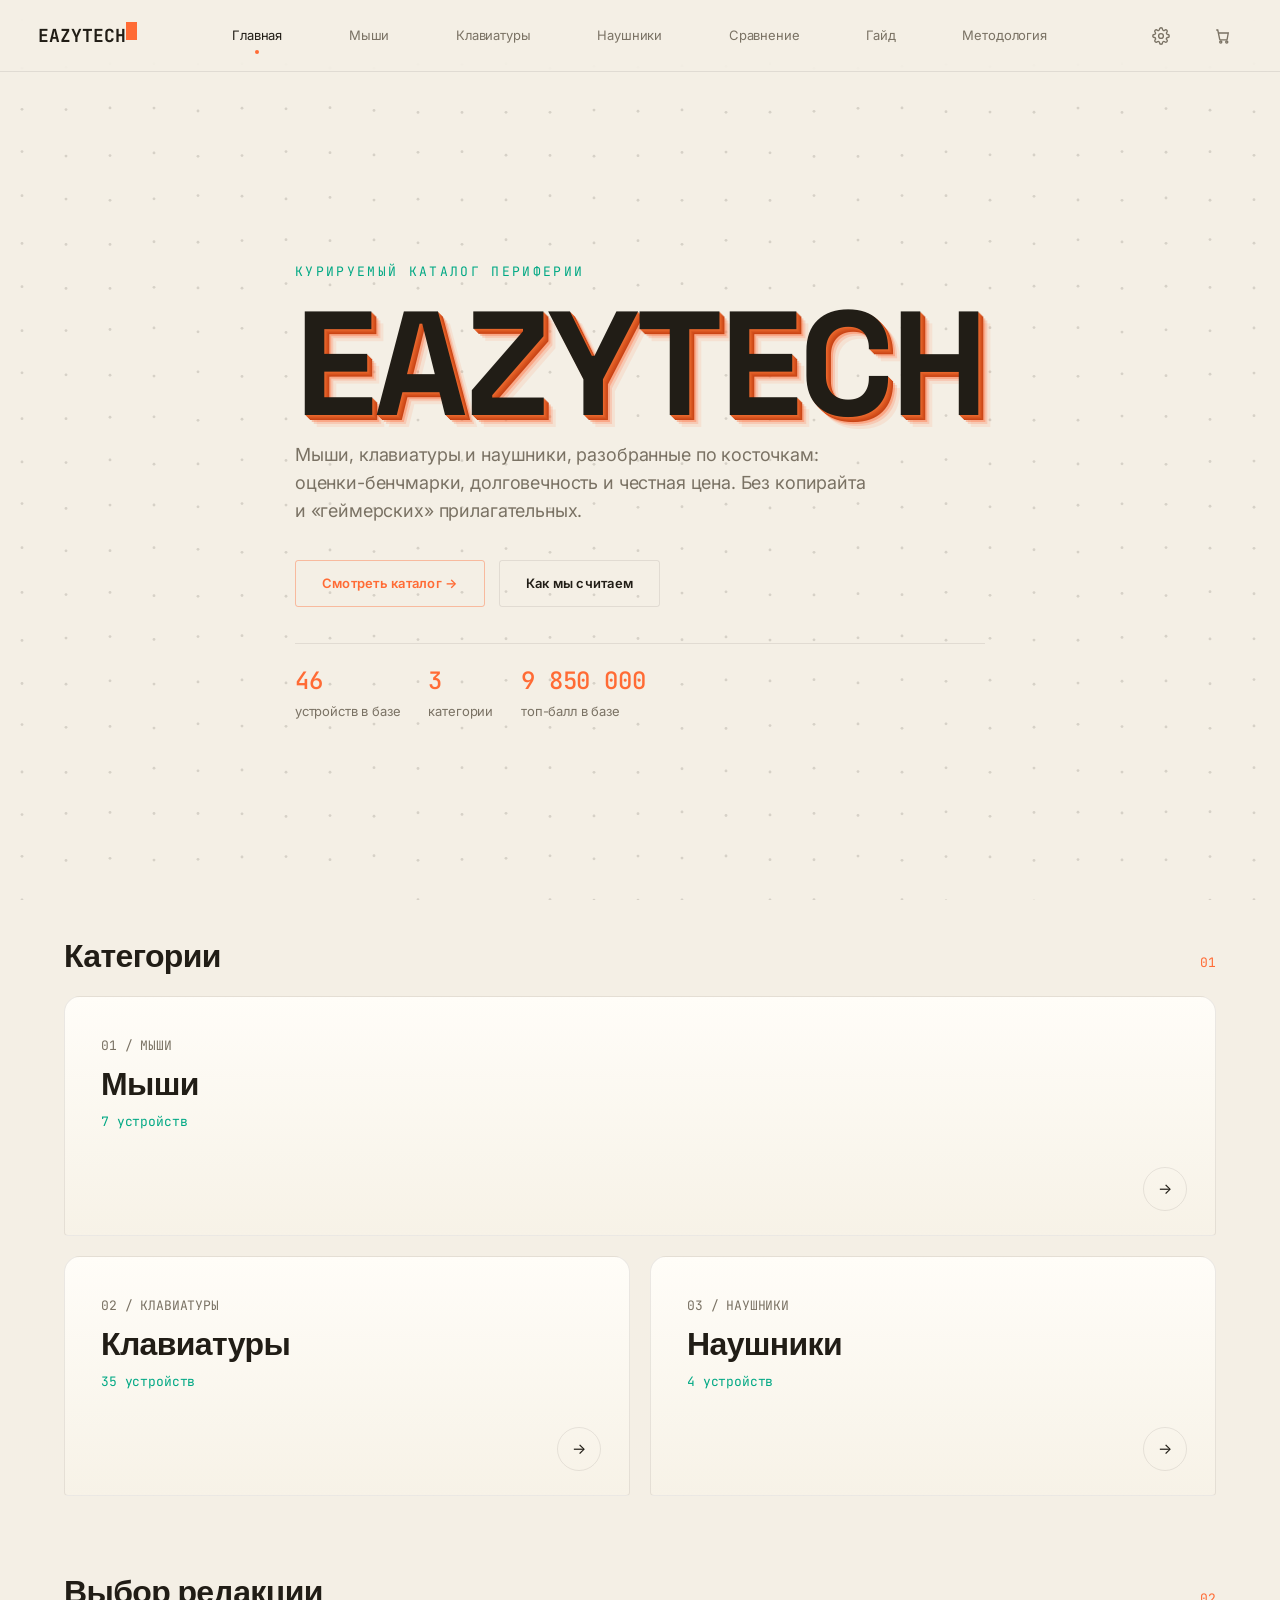
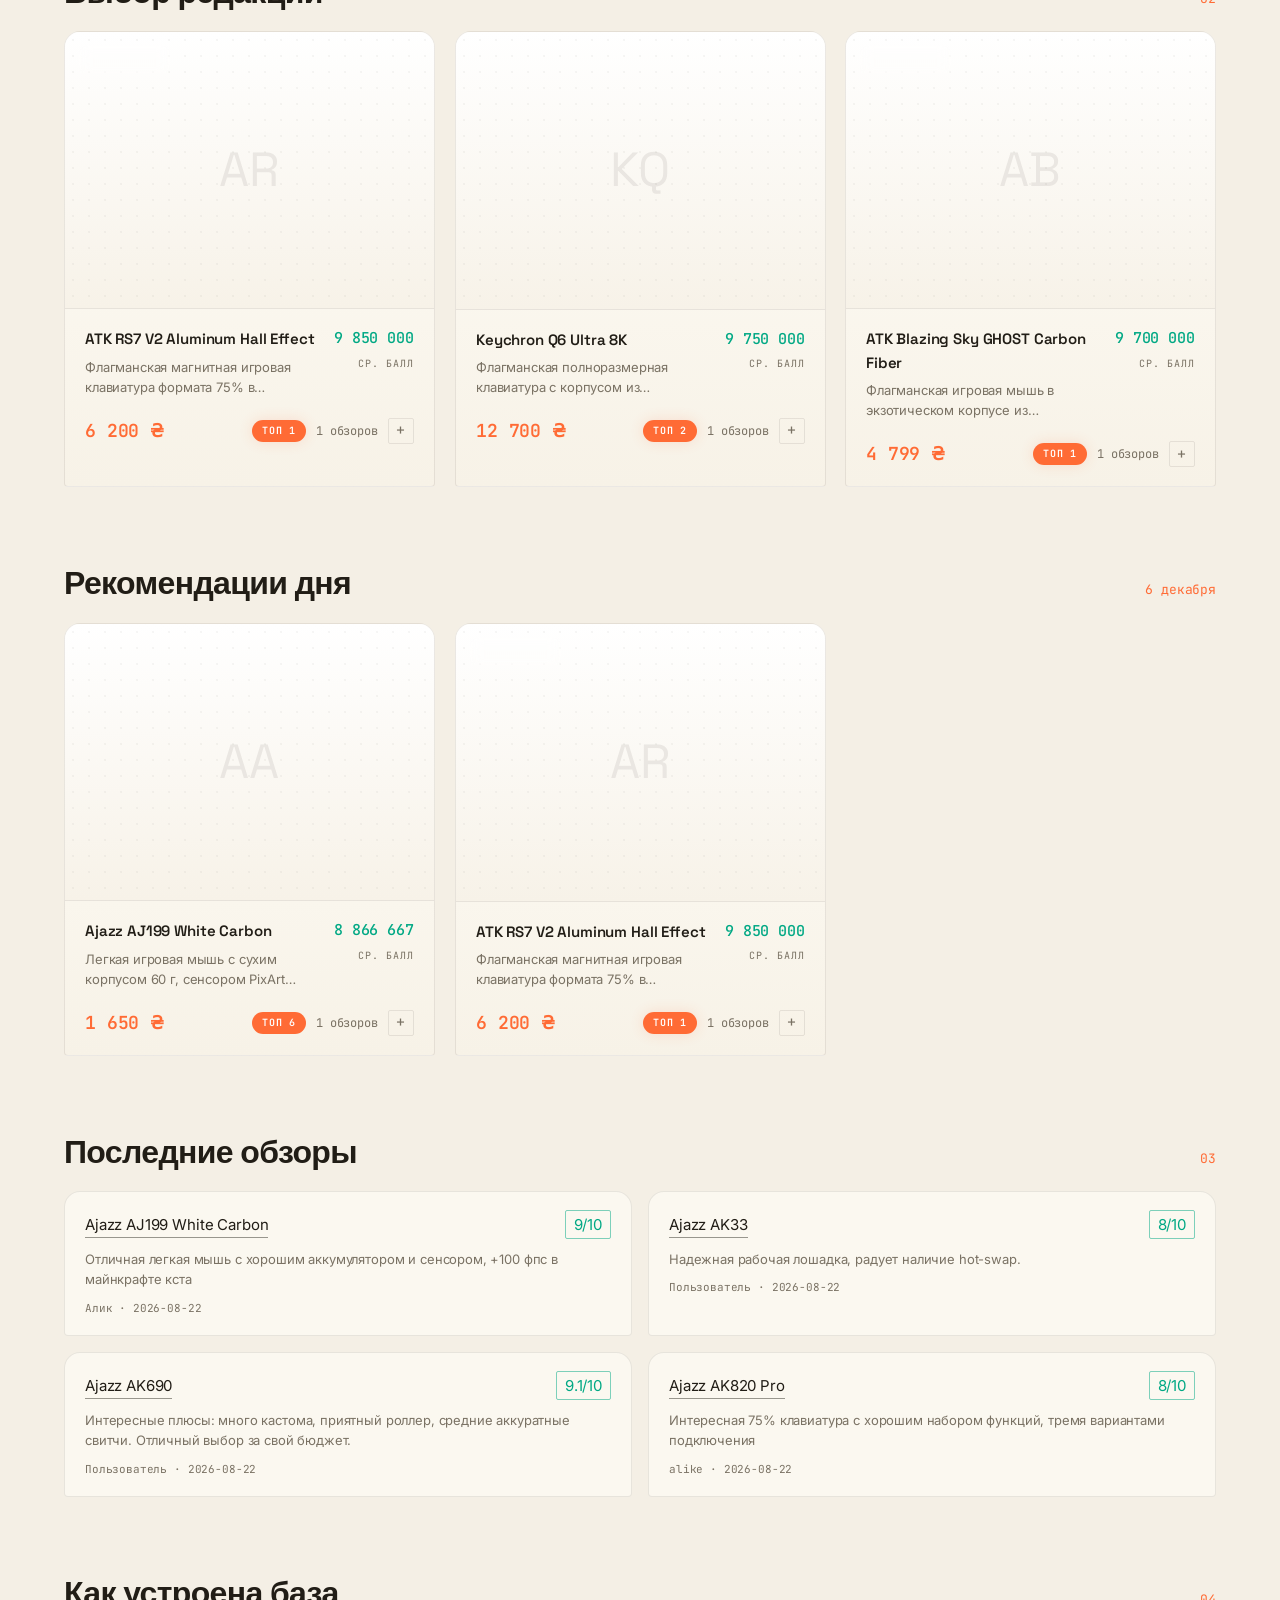
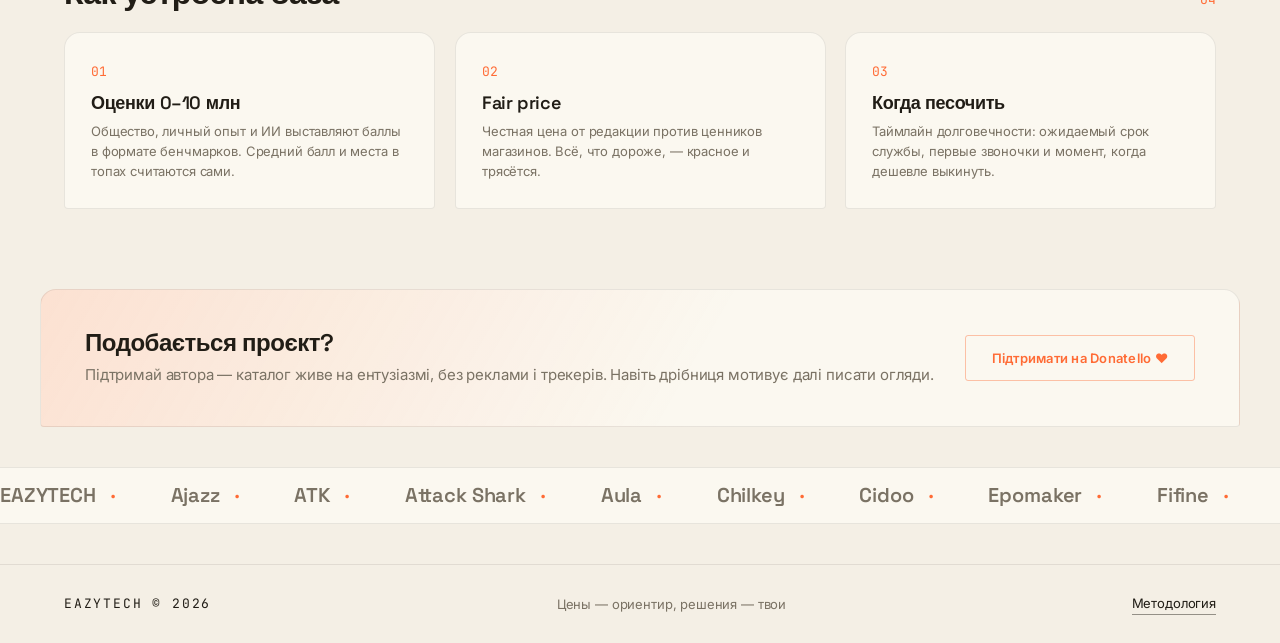
==== index.html @ 80e3a99d "Карточки каталога: object-fit cover вместо contain При contain короткие/мелкие картинки вписывались " ====
<!doctype html>
<html lang="ru">
<head>
  <meta charset="utf-8">
  <meta name="viewport" content="width=device-width, initial-scale=1">
  <meta name="description" content="EazyTech — курированный каталог игровой периферии. Бенчмарки, долговечность, честные цены — без копирайта.">
  <title>EazyTech — периферия без маркетинга</title>
  <link rel="icon" href="data:image/svg+xml,%3Csvg xmlns='http://www.w3.org/2000/svg' viewBox='0 0 32 32'%3E%3Crect width='32' height='32' rx='6' fill='%23f4efe5'/%3E%3Cpath d='M9 9h14v4h-10v2h8v4h-8v2h10v4H9z' fill='%23ff6b35'/%3E%3C/svg%3E">
  <link rel="preconnect" href="https://fonts.googleapis.com">
  <link rel="preconnect" href="https://fonts.gstatic.com" crossorigin>
  <link href="https://fonts.googleapis.com/css2?family=Space+Grotesk:wght@400;500;600;700&family=Inter:wght@400;500;600&family=JetBrains+Mono:wght@400;500;700&display=swap" rel="stylesheet">
  <link rel="stylesheet" href="css/base.css?v=23">
  <link rel="stylesheet" href="css/animations.css?v=23">
  <link rel="stylesheet" href="css/components.css?v=23">
  <link rel="stylesheet" href="css/effects.css?v=23">
  <link rel="stylesheet" href="css/responsive.css?v=23">
</head>
<body data-page="home">

  <header class="nav">
    <div class="wrap nav-in">
      <a class="logo" href="index.html">EAZYTECH</a>
      <nav class="links">
        <a class="nav-a on" href="index.html">Главная</a>
        <a class="nav-a" href="category.html?cat=mice">Мыши</a>
        <a class="nav-a" href="category.html?cat=keyboards">Клавиатуры</a>
        <a class="nav-a" href="category.html?cat=headphones">Наушники</a>
        <a class="nav-a" href="compare.html">Сравнение</a>
        <a class="nav-a" href="keyboard-guide.html">Гайд</a>
        <a class="nav-a" href="methodology.html">Методология</a>
      </nav>
      <button class="burger" aria-label="Меню"><i></i><i></i><i></i></button>
    </div>
  </header>

  <div class="menu" id="menu">
    <nav class="menu-list">
      <a href="index.html" style="--i:0" class="on">Главная</a>
      <a href="category.html?cat=mice" style="--i:1">Мыши</a>
      <a href="category.html?cat=keyboards" style="--i:2">Клавиатуры</a>
      <a href="category.html?cat=headphones" style="--i:3">Наушники</a>
      <a href="compare.html" style="--i:4">Сравнение</a>
      <a href="keyboard-guide.html" style="--i:5">Гайд</a>
      <a href="methodology.html" style="--i:6">Методология</a>
    </nav>
  </div>

  <canvas id="field" aria-hidden="true"></canvas>

  <main class="page">
    <section class="hero">
      <div class="wrap">
        <p class="hero-kicker anim-fade">курируемый каталог периферии</p>
        <div class="hero-3d anim-blur" style="animation-delay:120ms">
          <h1>EAZYTECH</h1>
        </div>
        <p class="hero-sub anim-rise" style="animation-delay:320ms">
          Мыши, клавиатуры и наушники, разобранные по косточкам: оценки-бенчмарки, долговечность и честная цена.
          Без копирайта и «геймерских» прилагательных.
        </p>
        <div class="hero-cta anim-rise" style="animation-delay:440ms">
          <a class="btn btn--acc" href="category.html">Смотреть каталог →</a>
          <a class="btn btn--ghost" href="methodology.html">Как мы считаем</a>
        </div>
        <div class="hero-stats anim-fade" id="stats" style="animation-delay:560ms"></div>
      </div>
    </section>

    <section class="sec">
      <div class="wrap">
        <div class="sec-head">
          <h2>Категории</h2>
          <span class="idx">01</span>
        </div>
        <div class="cats" id="cats"></div>
      </div>
    </section>

    <section class="sec">
      <div class="wrap">
        <div class="sec-head reveal" data-reveal>
          <h2>Выбор редакции</h2>
          <span class="idx">02</span>
        </div>
        <div class="grid" id="featured"></div>
      </div>
    </section>

    <section class="sec">
      <div class="wrap">
        <div class="sec-head reveal" data-reveal>
          <h2>Рекомендации дня</h2>
          <span class="idx" id="dailyDate"></span>
        </div>
        <div class="grid" id="daily"></div>
      </div>
    </section>

    <section class="sec" id="latSec">
      <div class="wrap">
        <div class="sec-head reveal" data-reveal>
          <h2>Последние обзоры</h2>
          <span class="idx">03</span>
        </div>
        <div class="lat" id="latest"></div>
      </div>
    </section>

    <section class="sec">
      <div class="wrap">
        <div class="sec-head reveal" data-reveal>
          <h2>Как устроена база</h2>
          <span class="idx">04</span>
        </div>
        <div class="how" id="how"></div>
      </div>
    </section>

    <section class="sec">
      <div class="wrap cta-band reveal" data-reveal>
        <div>
          <h2>Подобається проєкт?</h2>
          <p>Підтримай автора — каталог живе на ентузіазмі, без реклами і трекерів. Навіть дрібниця мотивує далі писати огляди.</p>
        </div>
        <a class="btn btn--acc" href="https://donatello.to/MainStreet" target="_blank" rel="noopener">Підтримати на Donatello ❤</a>
      </div>
    </section>

    <div class="marquee" id="marquee" aria-hidden="true"></div>
  </main>

  <footer class="foot">
    <div class="wrap foot-in">
      <span class="mono">EAZYTECH © 2026</span>
      <span>Цены — ориентир, решения — твои</span>
      <a class="lnk" href="methodology.html">Методология</a>
    </div>
  </footer>

  <script type="module" src="js/app.js?v=23"></script>
</body>
</html>
---- css/base.css ----
:root {
  --bg: #f4efe5;
  --bg-2: #fbf8f0;
  --bg-3: #eae3d4;
  --acc: #ff6b35;
  --acc-2: #00a884;
  --bad: #ff2e63;
  --txt: #211d16;
  --txt-2: #7a7264;
  --line: rgba(33, 29, 22, 0.09);
  --glow: rgba(255, 107, 53, 0.16);
  --glow-2: rgba(0, 168, 132, 0.16);

  --e-out: cubic-bezier(0.16, 1, 0.3, 1);
  --e-back: cubic-bezier(0.34, 1.56, 0.64, 1);
  --e-sine: cubic-bezier(0.37, 0, 0.63, 1);
  --f1: 150ms;
  --f2: 300ms;
  --f3: 600ms;
  --f4: 1000ms;

  --f-h: "Space Grotesk", sans-serif;
  --f-b: "Inter", sans-serif;
  --f-m: "JetBrains Mono", monospace;
}

* {
  box-sizing: border-box;
  margin: 0;
  padding: 0;
}

/* атрибут hidden должен всегда скрывать элемент,
   даже если класс задаёт display: grid/flex и т. п. */
[hidden] {
  display: none !important;
}

html {
  scroll-behavior: smooth;
  -webkit-text-size-adjust: 100%;
}

body {
  background: var(--bg);
  color: var(--txt);
  font-family: var(--f-b);
  font-size: 15px;
  line-height: 1.55;
  letter-spacing: -0.01em;
  overflow-x: clip;
  min-height: 100vh;
}

img {
  display: block;
  max-width: 100%;
}

a {
  color: inherit;
  text-decoration: none;
}

button {
  font: inherit;
  color: inherit;
  background: none;
  border: 0;
  cursor: pointer;
}

input {
  font: inherit;
}

::selection {
  background: var(--acc);
  color: #fff;
}

::-webkit-scrollbar {
  width: 10px;
}

::-webkit-scrollbar-track {
  background: var(--bg);
}

::-webkit-scrollbar-thumb {
  background: #dcd5c6;
  border: 2px solid var(--bg);
  border-radius: 8px;
}

:focus-visible {
  outline: 1px dashed var(--acc-2);
  outline-offset: 3px;
}

h1, h2, h3 {
  font-family: var(--f-h);
  font-weight: 600;
  letter-spacing: -0.02em;
  line-height: 1.05;
}

h1 {
  font-size: clamp(48px, 7vw, 64px);
}

h2 {
  font-size: 32px;
}

h3 {
  font-size: 24px;
}

.mono {
  font-family: var(--f-m);
  letter-spacing: 0;
}

.muted {
  color: var(--txt-2);
}

.wrap {
  max-width: 1200px;
  margin: 0 auto;
  padding: 0 24px;
}

.page {
  position: relative;
  z-index: 1;
  padding-top: 72px;
}

/* ---------- кнопки ---------- */

.btn {
  position: relative;
  display: inline-flex;
  align-items: center;
  gap: 10px;
  padding: 12px 26px;
  border: 1px solid var(--line);
  border-radius: 3px;
  font-size: 13px;
  font-weight: 600;
  letter-spacing: 0.02em;
  overflow: hidden;
  isolation: isolate;
  transition: border-color var(--f2) var(--e-out), color var(--f2) var(--e-out);
}

.btn::after {
  content: "";
  position: absolute;
  inset: 0;
  z-index: -1;
  height: 0;
  transition: height var(--f2) var(--e-out);
}

.btn:hover::after {
  height: 100%;
}

.btn--acc {
  border-color: rgba(255, 107, 53, 0.4);
  color: var(--acc);
}

.btn--acc::after {
  background: var(--glow);
}

.btn--acc:hover {
  border-color: var(--acc);
}

.btn--ghost:hover::after {
  background: var(--bg-3);
}

.btn--ghost:hover {
  border-color: rgba(33, 29, 22, 0.25);
}

.ripple {
  position: absolute;
  border-radius: 50%;
  background: rgba(33, 29, 22, 0.14);
  transform: scale(0);
  animation: ripple 0.55s var(--e-out) forwards;
  pointer-events: none;
}

/* ---------- ссылки ---------- */

.lnk {
  position: relative;
  padding-bottom: 2px;
  color: var(--txt);
}

.lnk::after {
  content: "";
  position: absolute;
  left: 0;
  bottom: 0;
  width: 100%;
  height: 1px;
  background: currentColor;
  opacity: 0.45;
  transform: scaleX(1);
}

.lnk:hover::after {
  animation: lnk 0.6s var(--e-sine) both;
}

/* ---------- скелетон ---------- */

.skel {
  background: linear-gradient(100deg, var(--bg-2) 40%, var(--bg-3) 50%, var(--bg-2) 60%);
  background-size: 200% 100%;
  animation: shimmer 1.4s linear infinite;
  border-radius: 16px 16px 4px 4px;
}

/* ---------- reveal ---------- */

.reveal {
  opacity: 0;
  transform: translateY(40px);
  filter: blur(4px);
  transition:
    opacity var(--f3) var(--e-out),
    transform var(--f3) var(--e-out),
    filter var(--f3) var(--e-out);
  transition-delay: var(--d, 0ms);
}

.reveal.left {
  transform: translateX(-48px);
}

.reveal.right {
  transform: translateX(48px);
}

.reveal.up {
  transform: translateY(48px);
}

.reveal.in {
  opacity: 1;
  transform: none;
  filter: none;
}

/* ---------- пустые состояния ---------- */

.empty,
.error {
  grid-column: 1 / -1;
  display: grid;
  place-items: center;
  gap: 14px;
  padding: 80px 20px;
  text-align: center;
  border: 1px dashed var(--line);
  border-radius: 16px 16px 4px 4px;
}

.empty-q {
  font-family: var(--f-h);
  font-size: 48px;
  color: var(--acc);
  animation: spin 3s var(--e-sine) infinite;
}

.error-t {
  font-family: var(--f-h);
  font-size: 32px;
  animation: glitch 2.4s steps(2) infinite;
}

/* ---------- тост ---------- */

.toast {
  position: fixed;
  left: 50%;
  bottom: 32px;
  z-index: 90;
  transform: translate(-50%, 16px);
  padding: 12px 22px;
  background: var(--bg-3);
  border: 1px solid var(--line);
  border-radius: 4px;
  font-family: var(--f-m);
  font-size: 13px;
  opacity: 0;
  pointer-events: none;
  transition: transform var(--f3) var(--e-back), opacity var(--f2) var(--e-out);
}

.toast.show {
  opacity: 1;
  transform: translate(-50%, 0);
}

@media (prefers-reduced-motion: reduce) {
  *, *::before, *::after {
    animation-duration: 0.01ms !important;
    animation-iteration-count: 1 !important;
    transition-duration: 0.01ms !important;
    scroll-behavior: auto !important;
  }

  .reveal {
    opacity: 1;
    transform: none;
    filter: none;
  }
}
---- css/animations.css ----
@keyframes blurIn {
  from {
    opacity: 0;
    filter: blur(10px);
  }
  to {
    opacity: 1;
    filter: blur(0);
  }
}

@keyframes rise {
  from {
    opacity: 0;
    transform: translateY(40px);
  }
  to {
    opacity: 1;
    transform: none;
  }
}

@keyframes fade {
  from { opacity: 0; }
  to { opacity: 1; }
}

@keyframes float {
  0%, 100% { transform: translateY(-10px); }
  50% { transform: translateY(10px); }
}

@keyframes breathe {
  0%, 100% { transform: scale(1); }
  50% { transform: scale(1.04); }
}

@keyframes pulse-border {
  0%, 100% {
    border-color: rgba(255, 46, 99, 0.5);
    box-shadow: 0 0 0 rgba(255, 46, 99, 0);
  }
  50% {
    border-color: var(--bad);
    box-shadow: 0 0 18px rgba(255, 46, 99, 0.35);
  }
}

@keyframes pulse-dot {
  0%, 100% { transform: scale(1); opacity: 1; }
  50% { transform: scale(1.6); opacity: 0.55; }
}

@keyframes heartbeat {
  0%, 100% { transform: scale(1); }
  12% { transform: scale(1.12); }
  24% { transform: scale(1); }
  36% { transform: scale(1.08); }
  48% { transform: scale(1); }
}

@keyframes shake {
  0%, 100% { transform: translateX(0); }
  20% { transform: translateX(-2px) rotate(-0.4deg); }
  40% { transform: translateX(2px) rotate(0.4deg); }
  60% { transform: translateX(-2px) rotate(-0.3deg); }
  80% { transform: translateX(2px) rotate(0.3deg); }
}

@keyframes shimmer {
  from { background-position: 200% 0; }
  to { background-position: -200% 0; }
}

@keyframes spin {
  to { transform: rotate(360deg); }
}

@keyframes radar-spin {
  to { transform: rotate(360deg); }
}

@keyframes ripple {
  to {
    transform: scale(4);
    opacity: 0;
  }
}

@keyframes blink {
  0%, 100% { opacity: 1; }
  50% { opacity: 0; }
}

@keyframes lnk {
  0% {
    transform: scaleX(1);
    transform-origin: 0 50%;
  }
  49% {
    transform: scaleX(0);
    transform-origin: 0 50%;
  }
  50% {
    transform-origin: 100% 50%;
    transform: scaleX(0);
  }
  100% {
    transform: scaleX(1);
    transform-origin: 100% 50%;
  }
}

@keyframes glitch {
  0%, 100% { text-shadow: none; transform: none; }
  20% { text-shadow: -2px 0 var(--acc), 2px 0 var(--acc-2); }
  21% { transform: translateX(1px); }
  40% { text-shadow: 2px 0 var(--bad), -2px 0 var(--acc-2); transform: none; }
  60% { text-shadow: -1px 0 var(--acc-2), 1px 0 var(--bad); }
}

@keyframes card-in {
  from {
    opacity: 0;
    transform: translateY(34px);
    filter: blur(4px);
  }
  to {
    opacity: 1;
    transform: none;
    filter: none;
  }
}

@keyframes card-out {
  to {
    opacity: 0;
    transform: translateX(calc(120% * var(--i, 1)));
    filter: blur(4px);
  }
}

@keyframes draw {
  to { stroke-dashoffset: 0; }
}

@keyframes marquee {
  to { transform: translateX(-50%); }
}

@keyframes typecaret {
  0%, 100% { opacity: 1; }
  50% { opacity: 0; }
}

@keyframes ch-in {
  to { width: 1ch; }
}

@keyframes wip-cover {
  to { transform: scaleY(1); }
}

@keyframes wip-open {
  to { transform: scaleY(0); }
}

.anim-blur {
  animation: blurIn var(--f4) var(--e-out) both;
}

.anim-rise {
  animation: rise var(--f3) var(--e-out) both;
}

.anim-fade {
  animation: fade var(--f3) var(--e-out) both;
}
---- css/components.css ----
/* ============ шапка ============ */

.nav {
  position: fixed;
  inset: 0 0 auto;
  z-index: 60;
  height: 72px;
  background: rgba(244, 239, 229, 0.8);
  backdrop-filter: blur(14px);
  -webkit-backdrop-filter: blur(14px);
  border-bottom: 1px solid var(--line);
  transition: transform 400ms var(--e-out);
}

.nav--hidden {
  transform: translateY(-100%);
}

.nav-in {
  height: 100%;
  display: flex;
  align-items: center;
  justify-content: space-between;
  gap: 24px;
}

.logo {
  font-family: var(--f-m);
  font-weight: 700;
  font-size: 18px;
  letter-spacing: 0.14em;
  color: var(--txt);
  display: inline-flex;
  white-space: nowrap;
}

.logo .ch {
  display: inline-block;
  width: 0;
  overflow: hidden;
  animation: ch-in 0.4s var(--e-out) forwards;
  animation-delay: var(--i, 0ms);
}

.logo .ch b {
  display: inline-block;
  width: 1ch;
  text-align: center;
}

.logo .ch:last-of-type b {
  color: var(--acc);
}

.logo .caret {
  display: inline-block;
  width: 1ch;
  height: 1.05em;
  background: var(--acc);
  animation: typecaret 0.8s steps(2) 3 forwards;
  animation-delay: 0.5s;
}

.logo.done .caret {
  display: none;
}

.nav .wrap {
  max-width: none;
  padding-left: clamp(16px, 3vw, 40px);
  padding-right: clamp(16px, 3vw, 40px);
}

.links {
  display: flex;
  flex: 1;
  justify-content: space-evenly;
  gap: 20px;
  margin: 0 24px;
}

.nav-a {
  position: relative;
  padding: 6px 0;
  font-size: 13px;
  color: var(--txt-2);
  transition: color var(--f2) var(--e-out), transform var(--f2) var(--e-out);
}

.nav-a:hover {
  color: var(--txt);
  transform: translateX(4px);
}

.nav-a::after {
  content: "";
  position: absolute;
  left: 50%;
  bottom: -2px;
  width: 4px;
  height: 4px;
  border-radius: 50%;
  background: var(--acc);
  transform: translateX(-50%) scale(0);
  transition: transform var(--f2) var(--e-back);
}

.nav-a.on {
  color: var(--txt);
}

.nav-a.on::after {
  transform: translateX(-50%) scale(1);
}

.burger {
  display: none;
  flex-direction: column;
  gap: 6px;
  padding: 10px;
}

.burger i {
  width: 22px;
  height: 2px;
  background: var(--txt);
  transition: transform var(--f2) var(--e-out), opacity var(--f2) var(--e-out);
}

.burger.open i:nth-child(1) {
  transform: translateY(8px) rotate(45deg);
}

.burger.open i:nth-child(2) {
  opacity: 0;
}

.burger.open i:nth-child(3) {
  transform: translateY(-8px) rotate(-45deg);
}

/* ============ меню на мобильных ============ */

.menu {
  position: fixed;
  inset: 0;
  z-index: 55;
  display: grid;
  place-items: center;
  background: rgba(244, 239, 229, 0.96);
  opacity: 0;
  pointer-events: none;
  transition: opacity var(--f2) var(--e-out);
}

.menu.open {
  opacity: 1;
  pointer-events: auto;
}

.menu-list {
  display: grid;
  gap: 8px;
  text-align: center;
}

.menu-list a {
  font-family: var(--f-h);
  font-size: 32px;
  padding: 8px 20px;
  opacity: 0;
  transform: translateY(24px);
  transition: opacity var(--f3) var(--e-out), transform var(--f3) var(--e-out),
    color var(--f2) var(--e-out);
  transition-delay: calc(var(--i) * 60ms);
  color: var(--txt-2);
}

.menu.open .menu-list a {
  opacity: 1;
  transform: none;
}

.menu-list a:hover,
.menu-list a.on {
  color: var(--acc);
}

/* ============ hero ============ */

.hero {
  position: relative;
  min-height: calc(100vh - 72px);
  display: flex;
  flex-direction: column;
  justify-content: center;
  padding: 56px 0 44px;
  overflow: hidden;
}

.hero-kicker {
  font-family: var(--f-m);
  font-size: 13px;
  color: var(--acc-2);
  letter-spacing: 0.18em;
  text-transform: uppercase;
}

.hero-3d {
  perspective: 900px;
  display: inline-block;
  margin: 12px 0 6px;
}

.hero-3d h1 {
  font-size: clamp(56px, 12.5vw, 148px);
  line-height: 0.95;
  font-weight: 700;
  letter-spacing: -0.02em;
  max-width: none;
  margin: 0;
  color: var(--txt);
  text-shadow:
    1px 1px 0 #e8662c,
    2px 2px 0 #e05e26,
    3px 3px 0 #d95520,
    4px 4px 0 #d14d1b,
    5px 5px 0 #ca4516,
    7px 7px 0 rgba(255, 107, 53, 0.35),
    9px 9px 0 rgba(255, 107, 53, 0.2),
    12px 12px 0 rgba(255, 107, 53, 0.1);
  transform-style: preserve-3d;
  transition: transform var(--f3) var(--e-out), text-shadow var(--f3) var(--e-out);
}

.hero-3d:hover h1 {
  transform: rotateX(10deg) rotateY(-8deg) translateZ(40px) translateY(-6px);
  text-shadow:
    2px 2px 0 #e8662c,
    4px 4px 0 #e05e26,
    6px 6px 0 #d95520,
    8px 8px 0 #d14d1b,
    10px 10px 0 #ca4516,
    14px 14px 0 rgba(255, 107, 53, 0.3),
    20px 20px 0 rgba(255, 107, 53, 0.18),
    0 34px 70px rgba(230, 90, 30, 0.28);
}

.hero h1 .grad {
  background: linear-gradient(92deg, var(--acc), var(--acc-2));
  -webkit-background-clip: text;
  background-clip: text;
  color: transparent;
}

.hero-sub {
  max-width: 52ch;
  font-size: 18px;
  color: var(--txt-2);
}

.hero-cta {
  display: flex;
  flex-wrap: wrap;
  gap: 14px;
  margin-top: 36px;
}

.hero-stats {
  display: flex;
  flex-wrap: wrap;
  gap: 28px;
  margin-top: 36px;
  padding-top: 18px;
  border-top: 1px solid var(--line);
}

.hstat b {
  display: block;
  font-family: var(--f-m);
  font-size: 24px;
  font-weight: 500;
}

.hstat b i {
  font-style: normal;
  color: var(--acc);
}

.hstat span {
  font-size: 13px;
  color: var(--txt-2);
}

/* ============ секции ============ */

.sec {
  padding: 40px 0;
}

.sec-head {
  display: flex;
  align-items: baseline;
  justify-content: space-between;
  gap: 16px;
  margin-bottom: 22px;
}

.sec-head .idx {
  font-family: var(--f-m);
  font-size: 13px;
  color: var(--acc);
}

/* ============ плитки категорий ============ */

.cats {
  display: grid;
  grid-template-columns: 1fr 1fr;
  gap: 20px;
}

.cat-tile {
  position: relative;
  display: block;
  padding: 36px;
  min-height: 240px;
  border: 1px solid var(--line);
  border-radius: 16px 16px 4px 4px;
  background: linear-gradient(180deg, #fffdf8 0%, #f7f2e7 100%);
  overflow: hidden;
  transition: border-color var(--f3) var(--e-out), box-shadow var(--f3) var(--e-out);
}

.cat-tile::before {
  content: "";
  position: absolute;
  inset: 0;
  background: radial-gradient(600px 300px at var(--mx, 80%) var(--my, 20%), var(--glow), transparent 60%);
  opacity: 0;
  transition: opacity var(--f3) var(--e-out);
}

.cat-tile:hover::before {
  opacity: 1;
}

.cat-tile:hover {
  border-color: rgba(255, 107, 53, 0.35);
  box-shadow: 0 20px 40px -10px var(--glow);
}

.cat-tile .n {
  font-family: var(--f-m);
  font-size: 13px;
  color: var(--txt-2);
}

.cat-tile h3 {
  margin: 12px 0 8px;
  font-size: 32px;
}

.cat-tile .cnt {
  font-family: var(--f-m);
  font-size: 13px;
  color: var(--acc-2);
}

.cat-tile .arr {
  position: absolute;
  right: 28px;
  bottom: 24px;
  width: 44px;
  height: 44px;
  display: grid;
  place-items: center;
  border: 1px solid var(--line);
  border-radius: 50%;
  transition: transform var(--f3) var(--e-back), border-color var(--f2) var(--e-out),
    background var(--f2) var(--e-out);
}

.cat-tile:hover .arr {
  transform: rotate(-45deg);
  border-color: var(--acc);
  background: var(--glow);
}

.cat-tile--wide {
  grid-column: span 2;
}

@media (max-width: 760px) {
  .cat-tile--wide {
    grid-column: auto;
  }
}

/* ============ карточка устройства ============ */

.grid {
  display: grid;
  grid-template-columns: repeat(auto-fill, minmax(280px, 1fr));
  gap: 20px;
}

.card {
  position: relative;
  display: flex;
  flex-direction: column;
  border: 1px solid var(--line);
  border-radius: 16px 16px 4px 4px;
  background: linear-gradient(180deg, #fffdf8 0%, #f7f2e7 100%);
  overflow: hidden;
  transform: perspective(1000px) rotateX(var(--rx, 0deg)) rotateY(var(--ry, 0deg));
  transition: border-color var(--f3) var(--e-out), box-shadow var(--f3) var(--e-out),
    transform var(--f2) var(--e-out);
  will-change: transform;
}

.card.out {
  animation: card-out 260ms var(--e-sine) forwards;
}

.card.in-new {
  animation: card-in 600ms var(--e-out) both;
  animation-delay: var(--d, 0ms);
}

.card .glare {
  content: "";
  position: absolute;
  inset: 0;
  z-index: 1;
  pointer-events: none;
  background: radial-gradient(480px circle at var(--mx, 50%) var(--my, 50%),
    rgba(255, 255, 255, 0.5), transparent 45%);
  opacity: 0;
  transition: opacity var(--f2) var(--e-out);
}

.card:hover .glare {
  opacity: 1;
}

.card:hover {
  border-color: rgba(33, 29, 22, 0.2);
  box-shadow: 0 20px 40px -10px var(--glow);
}

.card .tags {
  position: absolute;
  top: 14px;
  left: 14px;
  z-index: 2;
  display: flex;
  flex-direction: column;
  gap: 6px;
}

.tag {
  font-family: var(--f-m);
  font-size: 11px;
  letter-spacing: 0.08em;
  text-transform: uppercase;
  padding: 4px 9px;
  border: 1px solid;
  border-radius: 2px;
  background: rgba(251, 248, 240, 0.85);
  backdrop-filter: blur(6px);
}

.tag-deal {
  color: var(--acc-2);
  border-color: rgba(0, 168, 132, 0.5);
  box-shadow: 0 0 14px var(--glow-2);
}

.tag-bad {
  color: var(--bad);
  border-color: rgba(255, 46, 99, 0.5);
  animation: pulse-border 2s infinite;
}

.thumb {
  position: relative;
  aspect-ratio: 4 / 3;
  display: grid;
  place-items: center;
  padding: 20px;
  background:
    radial-gradient(rgba(33, 29, 22, 0.04) 1px, transparent 1px) 0 0 / 16px 16px,
    linear-gradient(180deg, #ffffff 0%, #f7f2e8 100%);
}

.thumb img {
  width: 100%;
  height: 100%;
  object-fit: cover;
  -webkit-mask-image: radial-gradient(ellipse 96% 94% at 50% 50%, #000 84%, transparent 99%);
  mask-image: radial-gradient(ellipse 96% 94% at 50% 50%, #000 84%, transparent 99%);
  mix-blend-mode: multiply;
  transform: translateZ(20px);
  transition: transform var(--f3) var(--e-back);
}

.card:hover .thumb img {
  transform: translateZ(20px) scale(1.06) translateY(-4px);
}

.thumb-ph {
  font-family: var(--f-h);
  font-size: 48px;
  color: rgba(33, 29, 22, 0.08);
  text-align: center;
  line-height: 1;
}

.card-body {
  display: grid;
  grid-template-columns: 1fr auto;
  gap: 14px;
  padding: 18px 20px 20px;
  border-top: 1px solid var(--line);
}

.card-body .name {
  font-family: var(--f-h);
  font-size: 15px;
  font-weight: 600;
  letter-spacing: -0.01em;
}

.card-body .short {
  margin-top: 6px;
  font-size: 13px;
  color: var(--txt-2);
  display: -webkit-box;
  -webkit-line-clamp: 2;
  -webkit-box-orient: vertical;
  overflow: hidden;
}

.card .price {
  font-family: var(--f-m);
  font-size: 18px;
  white-space: nowrap;
}

.card .price em {
  font-style: normal;
  color: var(--acc);
  font-weight: 600;
}

.card-foot {
  display: flex;
  align-items: center;
  justify-content: space-between;
  padding: 0 20px 18px;
  font-family: var(--f-m);
  font-size: 12px;
  color: var(--txt-2);
}

/* рейтинг-кольцо */

/* ============ чипы категорий ============ */

.chips {
  display: flex;
  flex-wrap: wrap;
  gap: 8px;
  margin-bottom: 24px;
}

.chip {
  padding: 9px 16px;
  border: 1px solid var(--line);
  border-radius: 2px;
  font-family: var(--f-m);
  font-size: 13px;
  color: var(--txt-2);
  transition: transform var(--f2) var(--e-out), color var(--f2) var(--e-out),
    border-color var(--f2) var(--e-out), background var(--f2) var(--e-out);
}

.chip i {
  font-style: normal;
  margin-left: 8px;
  font-size: 11px;
  opacity: 0.6;
}

.chip:hover {
  color: var(--txt);
  transform: translateY(-2px);
}

.chip.on {
  color: var(--acc);
  border-color: rgba(255, 107, 53, 0.5);
  background: var(--glow);
}

/* поиск в каталоге */

.cat-search {
  margin-bottom: 16px;
}

.cat-search input {
  width: 100%;
  padding: 12px 16px;
  border: 1px solid var(--line);
  border-radius: 2px;
  background: var(--bg-2);
  color: var(--txt);
  font-family: var(--f-m);
  font-size: 14px;
  transition: border-color var(--f2) var(--e-out), box-shadow var(--f2) var(--e-out);
}

.cat-search input:focus {
  outline: none;
  border-color: var(--acc);
  box-shadow: 0 0 0 3px var(--glow);
}

.cat-search input::placeholder {
  color: var(--txt-2);
}

/* ============ пагинатор ============ */

.pager {
  display: flex;
  flex-wrap: wrap;
  align-items: center;
  justify-content: space-between;
  gap: 14px;
  margin-top: 28px;
  padding-top: 20px;
  border-top: 1px solid var(--line);
}

.pg-info {
  font-family: var(--f-m);
  font-size: 12px;
  color: var(--txt-2);
}

.pg-btns {
  display: flex;
  flex-wrap: wrap;
  gap: 6px;
}

.pg-btn {
  min-width: 36px;
  padding: 8px 10px;
  border: 1px solid var(--line);
  border-radius: 2px;
  font-family: var(--f-m);
  font-size: 13px;
  color: var(--txt-2);
  transition: transform var(--f2) var(--e-out), color var(--f2) var(--e-out),
    border-color var(--f2) var(--e-out), background var(--f2) var(--e-out);
}

.pg-btn:hover:not(:disabled) {
  color: var(--txt);
  transform: translateY(-2px);
  border-color: rgba(33, 29, 22, 0.28);
}

.pg-btn.on {
  color: var(--acc);
  border-color: rgba(255, 107, 53, 0.5);
  background: var(--glow);
}

.pg-btn:disabled {
  opacity: 0.3;
  cursor: default;
}

.pg-gap {
  align-self: center;
  color: var(--txt-2);
  font-family: var(--f-m);
}

/* ============ ранг на карточке ============ */

.rank {
  display: inline-block;
  font-family: var(--f-m);
  font-size: 10px;
  font-weight: 600;
  letter-spacing: 0.08em;
  padding: 3px 10px;
  border-radius: 999px;
  background: var(--acc);
  color: #fff;
  white-space: nowrap;
}

.rank--hi {
  box-shadow: 0 0 14px var(--glow);
}

/* средний балл на карточке */

.score {
  text-align: right;
  font-family: var(--f-m);
  white-space: nowrap;
}

.score b {
  display: block;
  font-size: 15px;
  font-weight: 500;
  color: var(--acc-2);
}

.score i {
  font-style: normal;
  font-size: 10px;
  letter-spacing: 0.1em;
  text-transform: uppercase;
  color: var(--txt-2);
}

/* ============ шкалы оценок ============ */

.scores {
  display: grid;
  gap: 16px;
}

.s-row {
  display: grid;
  grid-template-columns: 200px 1fr 170px;
  gap: 18px;
  align-items: center;
}

.s-lab {
  font-size: 13px;
  color: var(--txt-2);
}

.s-bar {
  height: 12px;
  background: rgba(33, 29, 22, 0.08);
  border-radius: 6px;
  overflow: hidden;
}

.s-bar i {
  display: block;
  height: 100%;
  width: 0;
  background: linear-gradient(90deg, rgba(255, 107, 53, 0.45), var(--acc));
  transition: width 900ms var(--e-out);
}

.s-row.in .s-bar i {
  width: var(--w);
}

.s-val {
  font-family: var(--f-m);
  font-size: 13px;
  text-align: right;
  color: var(--txt);
}

.s-row.avg {
  grid-template-columns: 200px 1fr;
  padding-top: 16px;
  border-top: 1px solid var(--line);
}

.s-avg {
  font-family: var(--f-m);
  font-size: 24px;
  color: var(--acc-2);
}

.s-rank {
  font-family: var(--f-m);
  font-size: 13px;
  color: var(--acc);
}

/* ============ описание ============ */

.desc p {
  max-width: 72ch;
  font-size: 15px;
  color: var(--txt-2);
  margin-bottom: 14px;
}

/* ============ обзоры ============ */

.reviews {
  display: grid;
  gap: 14px;
}

.rev {
  padding: 18px 20px;
  border: 1px solid var(--line);
  border-radius: 16px 16px 4px 4px;
  background: var(--bg-2);
}

.rev-head {
  display: flex;
  flex-wrap: wrap;
  align-items: baseline;
  gap: 12px;
  margin-bottom: 10px;
  font-family: var(--f-m);
  font-size: 12px;
  color: var(--txt-2);
}

.rev-head b {
  color: var(--txt);
  font-weight: 500;
}

.rev-score {
  margin-left: auto;
  padding: 2px 8px;
  border-radius: 2px;
  border: 1px solid;
}

.rev-score.good { color: var(--acc-2); border-color: rgba(0, 168, 132, 0.5); }
.rev-score.mid { color: var(--acc); border-color: rgba(255, 107, 53, 0.4); }
.rev-score.bad { color: var(--bad); border-color: rgba(255, 46, 99, 0.4); }

.rev p {
  font-size: 15px;
}

/* ============ галерея ============ */

.gal {
  display: flex;
  justify-content: center;
  gap: 10px;
  margin-top: 16px;
}

.gal[hidden] {
  display: none;
}

.gal button {
  width: 56px;
  height: 56px;
  border: 1px solid var(--line);
  border-radius: 3px;
  overflow: hidden;
  opacity: 0.55;
  transition: opacity var(--f2) var(--e-out), border-color var(--f2) var(--e-out);
}

.gal button.on {
  opacity: 1;
  border-color: var(--acc);
}

.gal img {
  width: 100%;
  height: 100%;
  object-fit: cover;
  -webkit-mask-image: radial-gradient(ellipse 95% 93% at 50% 50%, #000 82%, transparent 99%);
  mask-image: radial-gradient(ellipse 95% 93% at 50% 50%, #000 82%, transparent 99%);
  mix-blend-mode: multiply;
}

.dev-visual img {
  transition: opacity 200ms var(--e-out);
}

/* ============ фильтры ============ */

.cat-layout {
  display: grid;
  grid-template-columns: 260px 1fr;
  gap: 32px;
  align-items: start;
}

.filters {
  position: sticky;
  top: 96px;
  max-height: calc(100vh - 120px);
  overflow-y: auto;
  overscroll-behavior: contain;
  scrollbar-width: thin;
  scrollbar-color: #d8d0be transparent;
  display: grid;
  gap: 20px;
  padding: 22px;
  border: 1px solid var(--line);
  border-radius: 16px 16px 4px 4px;
  background: var(--bg-2);
}

.filters h3 {
  font-size: 18px;
}

.f-group {
  border-bottom: 1px solid var(--line);
  padding-bottom: 16px;
}

.f-head {
  width: 100%;
  display: flex;
  align-items: center;
  justify-content: space-between;
  padding: 6px 0;
  font-family: var(--f-m);
  font-size: 13px;
  color: var(--txt);
}

.f-head i {
  font-style: normal;
  color: var(--txt-2);
  transition: transform var(--f2) var(--e-out);
}

.f-group.open .f-head i {
  transform: rotate(45deg);
}

.f-body {
  display: grid;
  grid-template-rows: 0fr;
  transition: grid-template-rows var(--f3) var(--e-out);
}

.f-body > div {
  overflow: hidden;
}

.f-group.open .f-body {
  grid-template-rows: 1fr;
}

.f-pad {
  padding-top: 12px;
  display: grid;
  gap: 10px;
}

/* чекбоксы */

.cb {
  display: flex;
  align-items: center;
  gap: 10px;
  cursor: pointer;
  font-size: 13px;
  color: var(--txt-2);
  transition: color var(--f2) var(--e-out);
}

.cb:hover {
  color: var(--txt);
}

.cb input {
  position: absolute;
  opacity: 0;
  pointer-events: none;
}

.cb .box {
  width: 16px;
  height: 16px;
  border: 1px solid rgba(33, 29, 22, 0.28);
  border-radius: 2px;
  display: grid;
  place-items: center;
  flex-shrink: 0;
  transition: border-color var(--f2) var(--e-out), background var(--f2) var(--e-out);
}

.cb .box svg {
  stroke: #0b0c0e;
  stroke-width: 3;
  stroke-dasharray: 24;
  stroke-dashoffset: 24;
  transition: stroke-dashoffset var(--f2) var(--e-out) 60ms;
}

.cb input:checked + .box {
  background: var(--acc-2);
  border-color: var(--acc-2);
}

.cb input:checked + .box svg {
  stroke-dashoffset: 0;
}

.cb .n {
  margin-left: auto;
  font-family: var(--f-m);
  font-size: 11px;
}

/* ползунки */

.range-row {
  display: grid;
  gap: 4px;
}

.range-row label {
  display: flex;
  justify-content: space-between;
  font-family: var(--f-m);
  font-size: 11px;
  color: var(--txt-2);
}

.range-row label b {
  color: var(--acc);
  font-weight: 500;
}

input[type="range"] {
  -webkit-appearance: none;
  appearance: none;
  width: 100%;
  height: 20px;
  background: transparent;
}

input[type="range"]::-webkit-slider-runnable-track {
  height: 4px;
  border-radius: 2px;
  background: linear-gradient(to right, var(--acc) 0%, var(--acc) var(--p, 0%),
    rgba(33, 29, 22, 0.12) var(--p, 0%));
}

input[type="range"]::-webkit-slider-thumb {
  -webkit-appearance: none;
  width: 16px;
  height: 16px;
  margin-top: -6px;
  border-radius: 50%;
  background: var(--bg-3);
  border: 2px solid var(--acc);
  box-shadow: 0 0 0 transparent;
  transition: box-shadow var(--f2) var(--e-out);
  cursor: grab;
}

input[type="range"]:active::-webkit-slider-thumb {
  box-shadow: 0 0 14px var(--glow);
  cursor: grabbing;
}

input[type="range"]::-moz-range-track {
  height: 4px;
  border-radius: 2px;
  background: rgba(33, 29, 22, 0.12);
}

input[type="range"]::-moz-range-progress {
  height: 4px;
  border-radius: 2px;
  background: var(--acc);
}

input[type="range"]::-moz-range-thumb {
  width: 12px;
  height: 12px;
  border-radius: 50%;
  background: var(--bg-3);
  border: 2px solid var(--acc);
}

.f-count {
  font-family: var(--f-m);
  font-size: 13px;
  color: var(--txt-2);
}

.f-count b {
  color: var(--acc);
  font-weight: 500;
}

/* кнопка «применить» — внизу панелей фильтров (десктоп + мобильный шторок) */

.f-apply {
  display: flex;
  width: 100%;
  justify-content: center;
  position: sticky;
  bottom: 0;
  margin-top: 14px;
  padding: 12px 0 6px;
  background: var(--bg-2);
  z-index: 5;
}

.f-apply b {
  font-weight: 600;
}

/* шторка на мобильных */

.sheet-bg {
  position: fixed;
  inset: 0;
  z-index: 70;
  background: rgba(30, 26, 20, 0.3);
  opacity: 0;
  pointer-events: none;
  transition: opacity var(--f2) var(--e-out);
}

.sheet-bg.open {
  opacity: 1;
  pointer-events: auto;
}

.sheet {
  position: fixed;
  left: 0;
  right: 0;
  bottom: 0;
  z-index: 71;
  max-height: 82vh;
  overflow: auto;
  padding: 12px 20px 28px;
  background: var(--bg-2);
  border: 1px solid var(--line);
  border-bottom: 0;
  border-radius: 16px 16px 4px 4px;
  transform: translateY(105%);
  transition: transform 500ms var(--e-back);
}

.sheet.open {
  transform: translateY(0);
}

.sheet-grab {
  width: 44px;
  height: 4px;
  margin: 0 auto 14px;
  border-radius: 2px;
  background: rgba(33, 29, 22, 0.2);
}

.fab-filters {
  display: none;
}

/* ============ страница устройства ============ */

.dev-hero {
  display: grid;
  grid-template-columns: 1.15fr 0.85fr;
  gap: 48px;
  align-items: center;
  padding: 48px 0 24px;
}

.dev-meta {
  display: flex;
  flex-wrap: wrap;
  gap: 8px;
  margin-bottom: 18px;
}

.dev-meta .cat-chip {
  font-family: var(--f-m);
  font-size: 11px;
  letter-spacing: 0.08em;
  text-transform: uppercase;
  color: var(--txt-2);
  padding: 4px 10px;
  border: 1px solid var(--line);
  border-radius: 2px;
}

.dev-hero h1 {
  animation: blurIn var(--f4) var(--e-out) both;
}

.dev-short {
  margin-top: 18px;
  font-size: 18px;
  color: var(--txt-2);
  max-width: 52ch;
}

.dev-price-row {
  display: flex;
  align-items: baseline;
  flex-wrap: wrap;
  gap: 16px;
  margin-top: 26px;
}

.dev-price {
  font-family: var(--f-m);
  font-size: 32px;
}

.fair-diff {
  font-family: var(--f-m);
  font-size: 13px;
  padding: 4px 10px;
  border-radius: 2px;
  border: 1px solid;
}

.fair-diff.ok {
  color: var(--acc-2);
  border-color: rgba(0, 168, 132, 0.5);
  background: var(--glow-2);
}

.fair-diff.bad {
  color: var(--bad);
  border-color: rgba(255, 46, 99, 0.4);
  background: rgba(255, 46, 99, 0.08);
}

.dev-actions {
  display: flex;
  flex-wrap: wrap;
  gap: 14px;
  margin-top: 30px;
}

.dev-visual {
  position: relative;
  display: grid;
  place-items: center;
  padding: 40px;
}

.dev-visual .halo {
  position: absolute;
  inset: 8%;
  border-radius: 50%;
  filter: blur(60px);
  opacity: 0.55;
  background: var(--halo, var(--glow));
  animation: breathe 5s var(--e-sine) infinite;
}

.dev-visual img {
  position: relative;
  max-height: 500px;
  object-fit: contain;
  -webkit-mask-image: radial-gradient(ellipse 96% 94% at 50% 50%, #000 84%, transparent 99%);
  mask-image: radial-gradient(ellipse 96% 94% at 50% 50%, #000 84%, transparent 99%);
  mix-blend-mode: multiply;
  animation: float 4s ease-in-out infinite;
  filter: drop-shadow(0 18px 36px rgba(33, 29, 22, 0.14));
}

.dev-visual .cap {
  position: absolute;
  bottom: 6px;
  font-family: var(--f-m);
  font-size: 11px;
  color: var(--txt-2);
}

.specs {
  display: grid;
  grid-template-columns: repeat(auto-fill, minmax(150px, 1fr));
  gap: 10px;
  margin-top: 40px;
  padding-top: 28px;
  border-top: 1px solid var(--line);
}

.spec {
  padding: 12px 14px;
  border: 1px solid var(--line);
  border-radius: 16px 16px 4px 4px;
  background: var(--bg-2);
}

.spec span {
  display: block;
  font-size: 11px;
  text-transform: uppercase;
  letter-spacing: 0.08em;
  color: var(--txt-2);
}

.spec b {
  display: block;
  margin-top: 6px;
  font-family: var(--f-m);
  font-size: 13px;
  font-weight: 500;
}

/* радар */

.radar-wrap {
  position: relative;
  display: grid;
  place-items: center;
  padding: 20px;
}

.radar-wrap svg {
  width: min(520px, 100%);
}

.radar-grid {
  fill: none;
  stroke: rgba(33, 29, 22, 0.1);
  stroke-width: 1;
}

.radar-grid.spin {
  transform-origin: 240px 240px;
  animation: radar-spin 60s linear infinite;
}

.radar-poly {
  fill: rgba(255, 107, 53, 0.12);
  stroke: var(--acc);
  stroke-width: 2;
  transform-origin: 240px 240px;
  transform: scale(0);
  transition: transform 1000ms var(--e-back);
}

.radar-wrap.in .radar-poly {
  transform: scale(1);
}

.radar-dot {
  fill: var(--acc);
  stroke: var(--bg);
  stroke-width: 1.5;
  cursor: pointer;
  transform-box: fill-box;
  transform-origin: center;
}

.radar-dot:hover {
  animation: pulse-dot 1.2s var(--e-sine) infinite;
}

.radar-lab {
  fill: var(--txt-2);
  font-family: var(--f-m);
  font-size: 10px;
}

.radar-tip {
  position: absolute;
  z-index: 3;
  padding: 6px 10px;
  background: var(--bg-3);
  border: 1px solid var(--line);
  border-radius: 3px;
  font-family: var(--f-m);
  font-size: 12px;
  pointer-events: none;
  opacity: 0;
  transform: translate(-50%, -130%);
  transition: opacity var(--f1) var(--e-out);
  white-space: nowrap;
}

.radar-tip.show {
  opacity: 1;
}

.radar-tip b {
  color: var(--acc);
  font-weight: 500;
}

/* плюсы / минусы */

.pc {
  display: grid;
  grid-template-columns: 1fr 1fr;
  gap: 28px;
}

.pc-col {
  display: grid;
  gap: 12px;
  align-content: start;
}

.pc-col h3 {
  display: flex;
  align-items: center;
  gap: 10px;
  font-size: 18px;
  margin-bottom: 6px;
}

.pc-item {
  display: flex;
  gap: 12px;
  align-items: flex-start;
  padding: 14px 16px 14px 0;
  border-left: 2px solid;
  background: linear-gradient(90deg, var(--bg-2), transparent 80%);
}

.pc-item svg {
  flex-shrink: 0;
  margin-top: 3px;
  stroke-dasharray: 24;
  stroke-dashoffset: 24;
}

.reveal.in .pc-item svg {
  animation: draw 0.5s var(--e-out) forwards;
  animation-delay: calc(var(--d, 0ms) + 300ms);
}

.pc-pro {
  border-color: rgba(0, 168, 132, 0.5);
}

.pc-pro svg {
  stroke: var(--acc-2);
}

.pc-con {
  border-color: rgba(255, 46, 99, 0.5);
}

.pc-con svg {
  stroke: var(--bad);
}

/* таймлайн долговечности */

.tl {
  position: relative;
  margin: 56px 12px 30px;
}

.tl-line {
  position: relative;
  height: 2px;
  background: rgba(33, 29, 22, 0.14);
  border-radius: 2px;
}

.tl-line::after {
  content: "";
  position: absolute;
  left: 0;
  top: 0;
  bottom: 0;
  width: var(--w, 0%);
  background: linear-gradient(90deg, rgba(0, 212, 170, 0.7), var(--acc));
  transition: width 1.2s var(--e-out);
}

.tl.in .tl-line::after {
  width: var(--w, 0%);
}

.tl-ticks {
  display: flex;
  justify-content: space-between;
  margin-top: 14px;
  font-family: var(--f-m);
  font-size: 11px;
  color: var(--txt-2);
}

.tl-dot {
  position: absolute;
  top: 50%;
  width: 14px;
  height: 14px;
  border-radius: 50%;
  transform: translate(-50%, -50%);
  border: 2px solid var(--bg);
  cursor: help;
}

.tl-dot.dev {
  background: var(--acc);
  box-shadow: 0 0 16px var(--glow);
}

.tl-dot.dev::after {
  content: "";
  position: absolute;
  inset: -5px;
  border-radius: 50%;
  border: 1px solid var(--acc);
  animation: pulse-dot 2s var(--e-sine) infinite;
}

.tl-dot.risk {
  background: var(--bad);
}

.tl-dot.fail {
  background: var(--txt-2);
}

.tl-tip {
  position: absolute;
  bottom: 24px;
  left: 50%;
  width: 230px;
  padding: 10px 12px;
  background: var(--bg-3);
  border: 1px solid var(--line);
  border-radius: 16px 16px 4px 4px;
  font-size: 13px;
  color: var(--txt-2);
  transform: translateX(-50%) translateY(6px);
  opacity: 0;
  pointer-events: none;
  transition: opacity var(--f2) var(--e-out), transform var(--f2) var(--e-out);
  z-index: 4;
}

.tl-dot:hover .tl-tip,
.tl-dot:focus-visible .tl-tip {
  opacity: 1;
  transform: translateX(-50%) translateY(0);
}

.tl-dot .lbl {
  position: absolute;
  top: 18px;
  left: 50%;
  transform: translateX(-50%);
  font-family: var(--f-m);
  font-size: 11px;
  white-space: nowrap;
  color: var(--txt);
}

.tl-dot.dev .lbl {
  color: var(--acc);
}

/* бар-чарт цен */

.pc-chart {
  position: relative;
  display: flex;
  align-items: flex-end;
  gap: 24px;
  height: 280px;
  padding: 30px 8px 0;
}

.pc-bar {
  position: relative;
  flex: 1;
  height: var(--h);
  border-radius: 3px 3px 1px 1px;
  transform: scaleY(0);
  transform-origin: bottom;
  transition: transform 800ms var(--e-out);
  transition-delay: var(--d, 0ms);
}

.pc-chart.in .pc-bar {
  transform: scaleY(1);
}

.pc-bar.ok {
  background: linear-gradient(180deg, rgba(0, 212, 170, 0.9), rgba(0, 212, 170, 0.25));
}

.pc-bar.bad {
  background: linear-gradient(180deg, rgba(255, 46, 99, 0.9), rgba(255, 46, 99, 0.25));
}

.pc-chart.in .pc-bar.bad {
  animation: shake 0.5s var(--e-sine);
  animation-delay: calc(var(--d, 0ms) + 800ms);
}

.pc-bar b {
  position: absolute;
  top: -24px;
  left: 50%;
  transform: translateX(-50%);
  font-family: var(--f-m);
  font-size: 12px;
  white-space: nowrap;
}

.pc-bar .shop {
  position: absolute;
  bottom: -30px;
  left: 50%;
  transform: translateX(-50%);
  font-size: 12px;
  color: var(--txt-2);
  white-space: nowrap;
}

.fair-line {
  position: absolute;
  left: 0;
  right: 0;
  top: var(--top);
  border-top: 1px dashed var(--acc-2);
  opacity: 0;
  transition: opacity var(--f3) var(--e-out) 400ms;
}

.pc-chart.in .fair-line {
  opacity: 1;
}

.fair-line span {
  position: absolute;
  right: 0;
  top: -22px;
  font-family: var(--f-m);
  font-size: 11px;
  color: var(--acc-2);
}

/* ============ сравнение ============ */

.vs-head {
  display: grid;
  grid-template-columns: 1fr auto 1fr;
  gap: 24px;
  align-items: center;
  padding: 40px 0;
}

.vs-side {
  display: grid;
  gap: 8px;
  justify-items: start;
}

.vs-side.flip {
  justify-items: end;
  text-align: right;
}

.vs-name {
  font-family: var(--f-h);
  font-size: 24px;
  font-weight: 600;
}

.vs-sub {
  font-family: var(--f-m);
  font-size: 13px;
  color: var(--txt-2);
}

.vs-mark {
  font-family: var(--f-h);
  font-size: 48px;
  font-weight: 700;
  color: var(--acc);
  animation: heartbeat 1.4s var(--e-sine) infinite;
}

.stripes {
  display: grid;
  gap: 18px;
}

.stripe {
  display: grid;
  grid-template-columns: 150px 1fr 1fr;
  gap: 20px;
  align-items: center;
}

.stripe .lab {
  font-family: var(--f-m);
  font-size: 12px;
  color: var(--txt-2);
}

.bar-a,
.bar-b {
  height: 10px;
  border-radius: 5px;
  width: 0;
  transition: width 1000ms var(--e-out);
  transition-delay: var(--d, 0ms);
}

.stripe.in .bar-a,
.stripe.in .bar-b {
  width: var(--w);
}

.bar-a {
  background: linear-gradient(90deg, rgba(255, 107, 53, 0.4), var(--acc));
  justify-self: start;
}

.bar-b {
  background: linear-gradient(90deg, rgba(0, 168, 132, 0.5), var(--acc-2));
  justify-self: start;
}

.bar-a.win {
  box-shadow: 0 0 14px var(--glow);
}

.bar-b.win {
  box-shadow: 0 0 14px var(--glow-2);
}

.stripe .val {
  font-family: var(--f-m);
  font-size: 11px;
  color: var(--txt-2);
  width: 90px;
  text-align: right;
}

.verdict {
  margin-top: 56px;
  padding: 28px 32px;
  border: 1px solid var(--line);
  border-radius: 16px 16px 4px 4px;
  background: linear-gradient(180deg, var(--bg-2), transparent);
  font-family: var(--f-m);
  font-size: 15px;
  line-height: 1.8;
  min-height: 84px;
}

.verdict .cur {
  display: inline-block;
  width: 8px;
  height: 1.1em;
  vertical-align: text-bottom;
  background: var(--acc-2);
  animation: typecaret 0.8s steps(2) infinite;
}

/* пикер сравнения */

.picker {
  position: fixed;
  inset: 0;
  z-index: 80;
  display: grid;
  place-items: center;
  padding: 20px;
  background: rgba(30, 26, 20, 0.35);
  opacity: 0;
  pointer-events: none;
  transition: opacity var(--f2) var(--e-out);
}

.picker.open {
  opacity: 1;
  pointer-events: auto;
}

.picker-box {
  width: min(440px, 100%);
  padding: 28px;
  background: var(--bg-2);
  border: 1px solid var(--line);
  border-radius: 16px 16px 4px 4px;
  display: grid;
  gap: 16px;
  transform: translateY(20px) scale(0.96);
  transition: transform var(--f3) var(--e-back);
}

.picker.open .picker-box {
  transform: none;
}

.picker select {
  width: 100%;
  padding: 12px 14px;
  background: var(--bg-3);
  color: var(--txt);
  border: 1px solid var(--line);
  border-radius: 3px;
  font-family: var(--f-m);
  font-size: 13px;
}

/* ============ методология ============ */

.method .m-block {
  max-width: 720px;
  margin-bottom: 64px;
}

.method h2 {
  margin-bottom: 16px;
}

.method p {
  color: var(--txt-2);
  margin-bottom: 12px;
}

.method .scale {
  display: flex;
  gap: 6px;
  margin-top: 20px;
}

.method .scale i {
  flex: 1;
  height: 8px;
  border-radius: 2px;
}

/* ============ подвал ============ */

.foot {
  position: relative;
  z-index: 1;
  margin-top: 40px;
  border-top: 1px solid var(--line);
  padding: 28px 0;
}

.foot-in {
  display: flex;
  align-items: center;
  justify-content: space-between;
  gap: 16px;
  flex-wrap: wrap;
  font-size: 13px;
  color: var(--txt-2);
}

.foot-in .mono {
  color: var(--txt);
  letter-spacing: 0.14em;
  font-size: 13px;
}

/* ============ переход между страницами ============ */

.wipe {
  position: fixed;
  inset: 0;
  z-index: 100;
  display: flex;
  flex-direction: column;
  pointer-events: none;
}

.wipe i {
  flex: 1;
  background: var(--bg-2);
  transform: scaleY(0);
  transform-origin: top;
  will-change: transform;
}

.wipe.play i {
  animation: wip-cover 320ms var(--e-out) forwards;
}

.wipe.play i:nth-child(2) { animation-delay: 30ms; }
.wipe.play i:nth-child(3) { animation-delay: 60ms; }
.wipe.play i:nth-child(4) { animation-delay: 90ms; }
.wipe.play i:nth-child(5) { animation-delay: 120ms; }
.wipe.play i:nth-child(6) { animation-delay: 150ms; }
.wipe.play i:nth-child(7) { animation-delay: 180ms; }
.wipe.play i:nth-child(8) { animation-delay: 210ms; }

.wipe.open i {
  transform: scaleY(0);
  animation: wip-open 420ms var(--e-out) forwards;
}

.wipe.open i:nth-child(1) { animation-delay: 40ms; }
.wipe.open i:nth-child(2) { animation-delay: 80ms; }
.wipe.open i:nth-child(3) { animation-delay: 120ms; }
.wipe.open i:nth-child(4) { animation-delay: 160ms; }
.wipe.open i:nth-child(5) { animation-delay: 200ms; }
.wipe.open i:nth-child(6) { animation-delay: 240ms; }
.wipe.open i:nth-child(7) { animation-delay: 280ms; }
.wipe.open i:nth-child(8) { animation-delay: 320ms; }

/* ============ шестерёнка настроек ============ */

.gear {
  display: grid;
  place-items: center;
  padding: 10px;
  color: var(--txt-2);
  transition: transform var(--f2) var(--e-out), color var(--f2) var(--e-out);
}

.gear:hover {
  color: var(--txt);
  transform: rotate(45deg);
}

.cur-row {
  display: flex;
  flex-wrap: wrap;
  gap: 8px;
  margin: 6px 0 18px;
}

/* ============ низ главной ============ */

.lat {
  display: grid;
  grid-template-columns: 1fr 1fr;
  gap: 16px;
}

.lat-item {
  padding: 18px 20px;
  border: 1px solid var(--line);
  border-radius: 16px 16px 4px 4px;
  background: var(--bg-2);
}

.lat-head {
  display: flex;
  align-items: baseline;
  justify-content: space-between;
  gap: 12px;
}

.lat-item p {
  margin-top: 10px;
  font-size: 13px;
  color: var(--txt-2);
  display: -webkit-box;
  -webkit-line-clamp: 3;
  -webkit-box-orient: vertical;
  overflow: hidden;
}

.lat-meta {
  display: block;
  margin-top: 10px;
  font-family: var(--f-m);
  font-size: 11px;
  color: var(--txt-2);
}

.how {
  display: grid;
  grid-template-columns: repeat(3, 1fr);
  gap: 20px;
}

.how-i {
  padding: 26px;
  border: 1px solid var(--line);
  border-radius: 16px 16px 4px 4px;
  background: var(--bg-2);
}

.how-i .n {
  font-family: var(--f-m);
  font-size: 13px;
  color: var(--acc);
}

.how-i h3 {
  margin: 12px 0 8px;
  font-size: 18px;
}

.how-i p {
  font-size: 13px;
  color: var(--txt-2);
}

.cta-band {
  display: flex;
  flex-wrap: wrap;
  gap: 24px;
  align-items: center;
  justify-content: space-between;
  padding: 40px 44px;
  border: 1px solid var(--line);
  border-radius: 16px 16px 4px 4px;
  background: linear-gradient(120deg, var(--glow), transparent 55%), var(--bg-2);
}

.cta-band h2 {
  font-size: 24px;
}

.cta-band p {
  margin-top: 8px;
  color: var(--txt-2);
}

.marquee {
  overflow: hidden;
  border-block: 1px solid var(--line);
  background: var(--bg-2);
  padding: 12px 0;
}

.marquee-track {
  display: flex;
  gap: 56px;
  width: max-content;
  animation: marquee 28s linear infinite;
}

.marquee:hover .marquee-track {
  animation-play-state: paused;
}

.marquee span {
  font-family: var(--f-h);
  font-size: 20px;
  font-weight: 600;
  color: var(--txt-2);
  white-space: nowrap;
}

.marquee i {
  font-style: normal;
  color: var(--acc);
  margin-left: 10px;
}

/* ============ корзина ============ */

.cart-btn {
  position: relative;
  display: grid;
  place-items: center;
  padding: 10px;
  color: var(--txt-2);
  transition: color var(--f2) var(--e-out), transform var(--f2) var(--e-out);
}

.cart-btn:hover {
  color: var(--txt);
  transform: translateY(-2px);
}

.cart-badge {
  position: absolute;
  top: 1px;
  right: 0;
  min-width: 16px;
  height: 16px;
  padding: 0 4px;
  border-radius: 8px;
  background: var(--acc);
  color: #fff;
  font-family: var(--f-m);
  font-size: 10px;
  line-height: 16px;
  text-align: center;
}

.cart-box {
  width: min(560px, 100%);
}

.cart-list {
  display: grid;
  gap: 10px;
  max-height: 52vh;
  overflow: auto;
  padding-right: 4px;
}

.cart-empty {
  display: grid;
  place-items: center;
  gap: 12px;
  padding: 30px 0;
  text-align: center;
}

.cart-item {
  display: grid;
  grid-template-columns: 44px 1fr auto auto;
  gap: 12px;
  align-items: center;
  padding: 10px 12px;
  border: 1px solid var(--line);
  border-radius: 16px 16px 4px 4px;
  background: var(--bg);
}

.ci-thumb {
  width: 44px;
  height: 44px;
  display: grid;
  place-items: center;
  border: 1px solid var(--line);
  border-radius: 3px;
  overflow: hidden;
  background: var(--bg-3);
  font-family: var(--f-h);
  font-size: 15px;
  color: var(--txt-2);
}

.ci-thumb img {
  width: 100%;
  height: 100%;
  object-fit: cover;
}

.ci-info {
  display: grid;
  gap: 2px;
}

.ci-info .lnk {
  font-size: 13px;
  justify-self: start;
}

.ci-price {
  font-family: var(--f-m);
  font-size: 12px;
  color: var(--txt-2);
}

.ci-price b {
  color: var(--txt);
  font-weight: 500;
}

.ci-qty {
  display: flex;
  align-items: center;
  gap: 8px;
  font-family: var(--f-m);
  font-size: 13px;
}

.ci-qty button {
  width: 24px;
  height: 24px;
  display: grid;
  place-items: center;
  border: 1px solid var(--line);
  border-radius: 2px;
  color: var(--txt-2);
  transition: color var(--f2) var(--e-out), border-color var(--f2) var(--e-out);
}

.ci-qty button:hover {
  color: var(--txt);
  border-color: rgba(255, 107, 53, 0.5);
}

.ci-del {
  width: 24px;
  height: 24px;
  display: grid;
  place-items: center;
  border-radius: 2px;
  font-size: 16px;
  color: var(--txt-2);
  transition: color var(--f2) var(--e-out), background var(--f2) var(--e-out);
}

.ci-del:hover {
  color: var(--bad);
  background: rgba(255, 46, 99, 0.08);
}

.cart-foot {
  display: grid;
  gap: 12px;
  margin-top: 14px;
  padding-top: 14px;
  border-top: 1px solid var(--line);
}

.cart-total {
  display: flex;
  justify-content: space-between;
  align-items: baseline;
  font-family: var(--f-m);
  font-size: 15px;
}

.cart-total b {
  color: var(--acc);
  font-size: 20px;
  font-weight: 500;
}

.cart-acts {
  display: flex;
  gap: 10px;
  justify-content: flex-end;
}

.card-cart {
  width: 26px;
  height: 26px;
  display: grid;
  place-items: center;
  border: 1px solid var(--line);
  border-radius: 2px;
  color: var(--txt-2);
  font-size: 15px;
  line-height: 1;
  transition: color var(--f2) var(--e-out), border-color var(--f2) var(--e-out),
    background var(--f2) var(--e-out);
}

.card-cart:hover {
  color: var(--acc);
  border-color: var(--acc);
  background: var(--glow);
}

.foot-right {
  display: flex;
  align-items: center;
  gap: 10px;
}

/* поддержка автора в настройках */

.s-donat {
  display: grid;
  gap: 10px;
  justify-items: start;
  margin: 18px 0;
  padding-top: 16px;
  border-top: 1px solid var(--line);
}

.s-donat p {
  font-size: 13px;
  color: var(--txt-2);
}

/* ============ гайд по клавиатурам ============ */

.guide-sub {
  max-width: 60ch;
  font-size: 18px;
  color: var(--txt-2);
}

.guide-lead {
  max-width: 72ch;
  font-size: 15px;
  color: var(--txt-2);
  margin-bottom: 24px;
}

.guide-note {
  margin-top: 16px;
  font-family: var(--f-m);
  font-size: 13px;
  color: var(--txt-2);
}

.guide-outro {
  padding: 26px 30px;
  border: 1px solid var(--line);
  border-radius: 16px 16px 4px 4px;
  background: var(--bg-2);
  font-size: 15px;
  color: var(--txt-2);
}

.sw-grid {
  display: grid;
  grid-template-columns: repeat(auto-fill, minmax(250px, 1fr));
  gap: 14px;
}

.sw-card {
  position: relative;
  display: grid;
  gap: 10px;
  padding: 20px;
  border: 1px solid var(--line);
  border-radius: 16px 16px 4px 4px;
  background: var(--bg-2);
  transition: border-color var(--f2) var(--e-out), box-shadow var(--f2) var(--e-out),
    transform var(--f2) var(--e-out);
}

.sw-card:hover {
  border-color: rgba(255, 107, 53, 0.4);
  box-shadow: 0 14px 30px -12px var(--glow);
  transform: translateY(-3px);
}

.sw--best {
  border-color: rgba(0, 168, 132, 0.45);
  background: linear-gradient(180deg, #ffffff, #f0fbf7);
}

.sw-badge {
  position: absolute;
  top: 12px;
  right: 12px;
  font-family: var(--f-m);
  font-size: 10px;
  font-weight: 600;
  letter-spacing: 0.08em;
  text-transform: uppercase;
  padding: 3px 10px;
  border-radius: 999px;
  background: var(--acc);
  color: #fff;
}

.sw-key {
  width: 56px;
  height: 56px;
  display: grid;
  place-items: center;
  border-radius: 8px;
  font-family: var(--f-m);
  font-size: 18px;
  font-weight: 700;
  color: rgba(0, 0, 0, 0.55);
  background:
    linear-gradient(180deg, rgba(255, 255, 255, 0.65), rgba(255, 255, 255, 0) 55%),
    var(--sw);
  border: 1px solid rgba(33, 29, 22, 0.12);
  box-shadow:
    inset 0 -4px 0 rgba(0, 0, 0, 0.12),
    0 4px 8px rgba(33, 29, 22, 0.12);
}

.sw-head {
  display: flex;
  flex-wrap: wrap;
  align-items: baseline;
  gap: 8px;
}

.sw-head h3 {
  font-size: 18px;
}

.sw-type {
  font-family: var(--f-m);
  font-size: 11px;
  color: var(--txt-2);
}

.sw-noise {
  display: flex;
  align-items: center;
  gap: 5px;
}

.sw-noise i {
  width: 7px;
  height: 7px;
  border-radius: 50%;
  background: rgba(33, 29, 22, 0.12);
}

.sw-noise[data-lvl="1"] i:nth-child(-n+1) { background: var(--acc-2); }
.sw-noise[data-lvl="2"] i:nth-child(-n+2) { background: var(--acc-2); }
.sw-noise[data-lvl="3"] i:nth-child(-n+3) { background: var(--acc); }
.sw-noise[data-lvl="4"] i:nth-child(-n+4) { background: var(--acc); }
.sw-noise[data-lvl="5"] i:nth-child(-n+5) { background: var(--bad); }

.sw-noise span {
  margin-left: 6px;
  font-size: 11px;
  color: var(--txt-2);
}

.sw-card p {
  font-size: 13px;
  color: var(--txt-2);
}

.brand-chips {
  display: flex;
  flex-wrap: wrap;
  gap: 10px;
}

.brand-chip {
  display: inline-flex;
  align-items: center;
  gap: 10px;
  font-family: var(--f-m);
  font-size: 15px;
  padding: 10px 18px 10px 12px;
  border: 1px solid var(--line);
  border-radius: 3px;
  background: var(--bg-2);
  transition: transform var(--f2) var(--e-back), border-color var(--f2) var(--e-out),
    color var(--f2) var(--e-out), box-shadow var(--f2) var(--e-out);
}

.brand-chip img {
  width: 30px;
  height: 30px;
  border-radius: 50%;
  object-fit: contain;
  background: #fff;
  border: 1px solid var(--line);
  padding: 3px;
  flex-shrink: 0;
}

.brand-chip:hover {
  transform: translateY(-3px);
  border-color: rgba(255, 107, 53, 0.5);
  color: var(--acc);
  box-shadow: 0 10px 22px -10px var(--glow);
}

.ff-photo {
  display: block;
  width: 100%;
  max-width: 560px;
  margin: 0 0 22px;
  border: 1px solid var(--line);
  border-radius: 16px 16px 4px 4px;
  background: #fff;
  mix-blend-mode: multiply;
}

.ff-grid {
  display: grid;
  grid-template-columns: repeat(auto-fill, minmax(150px, 1fr));
  gap: 14px;
}

.ff-card {
  position: relative;
  min-width: 0;
  display: grid;
  gap: 8px;
  padding: 20px;
  border: 1px solid var(--line);
  border-radius: 16px 16px 4px 4px;
  background: var(--bg-2);
  transition: border-color var(--f2) var(--e-out), box-shadow var(--f2) var(--e-out),
    transform var(--f2) var(--e-out);
}

.ff-card:hover {
  transform: translateY(-3px);
  border-color: rgba(255, 107, 53, 0.4);
  box-shadow: 0 14px 30px -12px var(--glow);
}

.ff--best {
  border-color: rgba(255, 107, 53, 0.55);
  box-shadow: 0 10px 24px -12px var(--glow);
}

.ff-card h3 {
  font-size: 18px;
}

.ff-card p {
  font-size: 12px;
  color: var(--txt-2);
}
---- css/effects.css ----
/* канвас-фон */

#field {
  position: fixed;
  inset: 0;
  z-index: 0;
  pointer-events: none;
}

/* 3D tilt */

.tilt {
  transform-style: preserve-3d;
  will-change: transform;
}

.tilt .pop {
  transform: translateZ(24px);
}

@media (hover: none), (pointer: coarse) {
  .card {
    transform: none;
  }

  .card:active {
    transform: scale(0.98);
    box-shadow: none;
  }

  .thumb img {
    transform: none;
  }
}
---- css/responsive.css ----
@media (max-width: 1024px) {
  .cat-layout {
    grid-template-columns: 1fr;
  }

  .filters {
    display: none;
  }

  .fab-filters {
    display: inline-flex;
  }

  .dev-hero {
    grid-template-columns: 1fr;
    gap: 20px;
  }

  .dev-visual {
    order: -1;
    padding: 16px;
  }

  .dev-visual img {
    max-height: 400px;
  }

  .vs-head {
    grid-template-columns: 1fr;
    text-align: center;
    gap: 10px;
  }

  .vs-side,
  .vs-side.flip {
    justify-items: center;
    text-align: center;
  }

  .vs-mark {
    order: -1;
  }

  .how {
    grid-template-columns: 1fr 1fr;
  }
}

@media (max-width: 760px) {
  body {
    font-size: 14px;
  }

  .wrap {
    padding: 0 14px;
  }

  .page {
    padding-top: 56px;
  }

  .nav {
    height: 56px;
  }

  .links {
    display: none;
  }

  .burger {
    display: flex;
  }

  .cats {
    grid-template-columns: 1fr;
  }

  .cat-tile {
    min-height: 150px;
    padding: 20px;
  }

  .cat-tile h3 {
    font-size: 24px;
  }

  .sec {
    padding: 36px 0;
  }

  .sec-head {
    margin-bottom: 20px;
    gap: 6px;
  }

  .sec-head h2 {
    font-size: 22px;
  }

  .hero {
    min-height: auto;
    padding: 28px 0 40px;
  }

  .hero-3d h1 {
    font-size: clamp(44px, 15vw, 96px);
  }

  .hero-sub {
    font-size: 14px;
  }

  .hero-cta {
    gap: 10px;
    margin-top: 24px;
  }

  .btn {
    padding: 10px 18px;
    font-size: 12px;
  }

  .hero-stats {
    gap: 16px;
    margin-top: 40px;
    padding-top: 18px;
  }

  .hstat b {
    font-size: 16px;
  }

  .grid {
    grid-template-columns: 1fr 1fr;
    gap: 10px;
  }

  .card-body {
    padding: 12px;
    gap: 8px;
  }

  .card-body .name {
    font-size: 13px;
  }

  .card-body .short {
    font-size: 12px;
  }

  .card-foot {
    padding: 0 12px 12px;
  }

  .card .price {
    font-size: 13px;
  }

  .score b {
    font-size: 13px;
  }

  .thumb {
    padding: 10px;
  }

  .thumb-ph {
    font-size: 32px;
  }

  .pc {
    grid-template-columns: 1fr;
    gap: 20px;
  }

  .pc-chart {
    gap: 10px;
    height: 200px;
  }

  .stripe {
    grid-template-columns: 1fr;
    gap: 4px;
  }

  .stripe .val {
    display: none;
  }

  .dev-price {
    font-size: 20px;
  }

  .dev-price-row {
    gap: 10px;
    margin-top: 16px;
  }

  .dev-actions {
    gap: 10px;
    margin-top: 20px;
  }

  .specs {
    grid-template-columns: 1fr 1fr;
    gap: 8px;
    margin-top: 24px;
    padding-top: 20px;
  }

  .spec {
    padding: 10px 12px;
  }

  .verdict {
    padding: 16px;
    font-size: 12px;
    margin-top: 32px;
  }

  .tl-tip {
    width: 180px;
  }

  .chips {
    gap: 6px;
    margin-bottom: 16px;
  }

  .chip {
    padding: 7px 11px;
    font-size: 12px;
  }

  .pager {
    flex-direction: column;
    align-items: flex-start;
  }

  .pg-btn {
    min-width: 32px;
    padding: 7px 9px;
    font-size: 12px;
  }

  .s-row {
    grid-template-columns: 1fr;
    gap: 6px;
  }

  .s-row.avg {
    grid-template-columns: 1fr;
  }

  .s-val {
    text-align: left;
  }

  .s-avg {
    font-size: 20px;
  }

  .lat {
    grid-template-columns: 1fr;
  }

  .how {
    grid-template-columns: 1fr;
    gap: 10px;
  }

  .how-i {
    padding: 18px;
  }

  .cta-band {
    padding: 24px 20px;
  }

  .marquee span {
    font-size: 16px;
  }

  .menu-list a {
    font-size: 24px;
  }

  .sheet {
    padding: 10px 14px 20px;
  }

  .picker-box {
    padding: 20px;
  }

  .rev {
    padding: 14px 16px;
  }

  .foot-in {
    font-size: 12px;
    gap: 8px;
  }
}

@media (max-width: 480px) {
  .wrap {
    padding: 0 12px;
  }

  .grid {
    grid-template-columns: 1fr;
  }

  .card-foot {
    flex-wrap: wrap;
    row-gap: 6px;
  }

  .rev-count {
    display: none;
  }

  .pc-chart {
    overflow-x: auto;
    gap: 8px;
  }

  .pc-bar {
    flex: 1 0 80px;
  }

  .pc-bar b {
    font-size: 10px;
    top: -20px;
  }

  .pc-bar .shop {
    font-size: 10px;
  }

  .fair-line span {
    font-size: 10px;
    left: 0;
    right: auto;
  }

  .hero-3d h1 {
    font-size: clamp(40px, 14vw, 72px);
  }

  .dev-visual img {
    max-height: 300px;
  }

  .vs-name {
    font-size: 18px;
  }

  .vs-mark {
    font-size: 32px;
  }
}
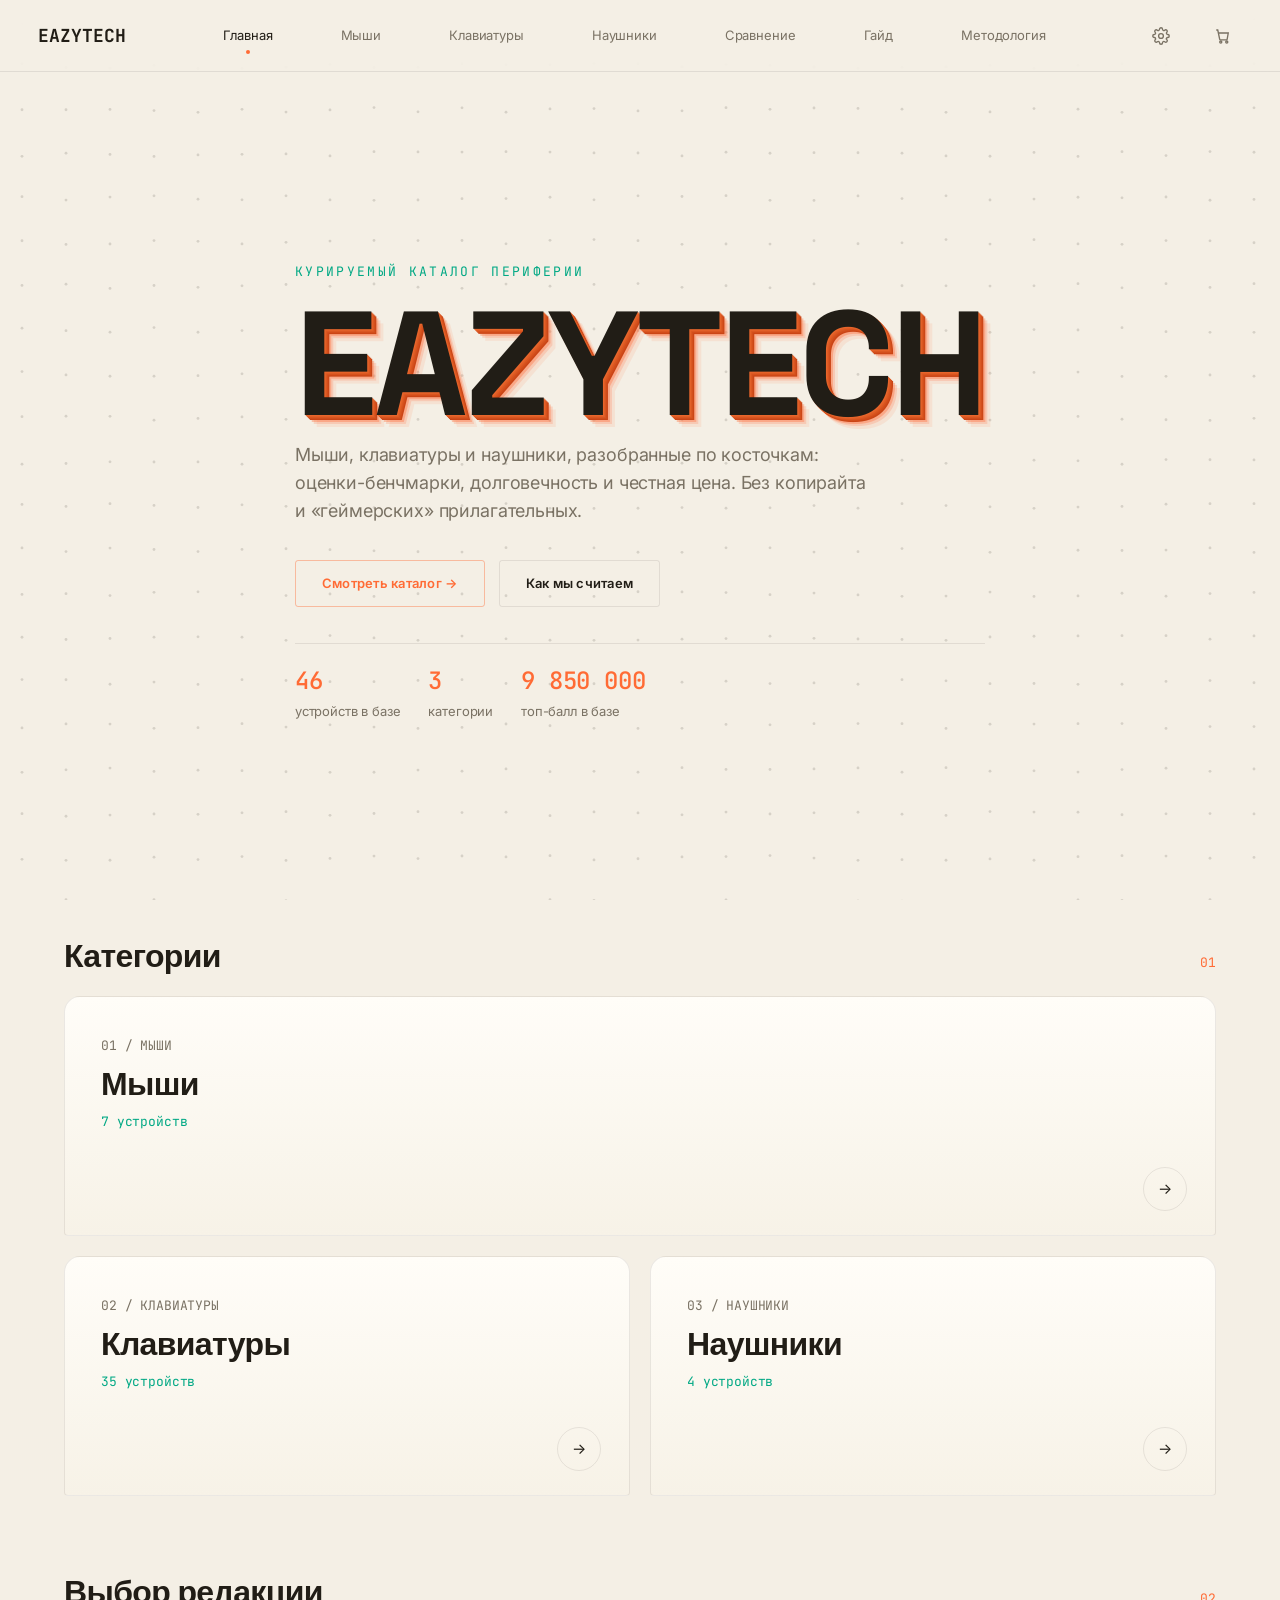
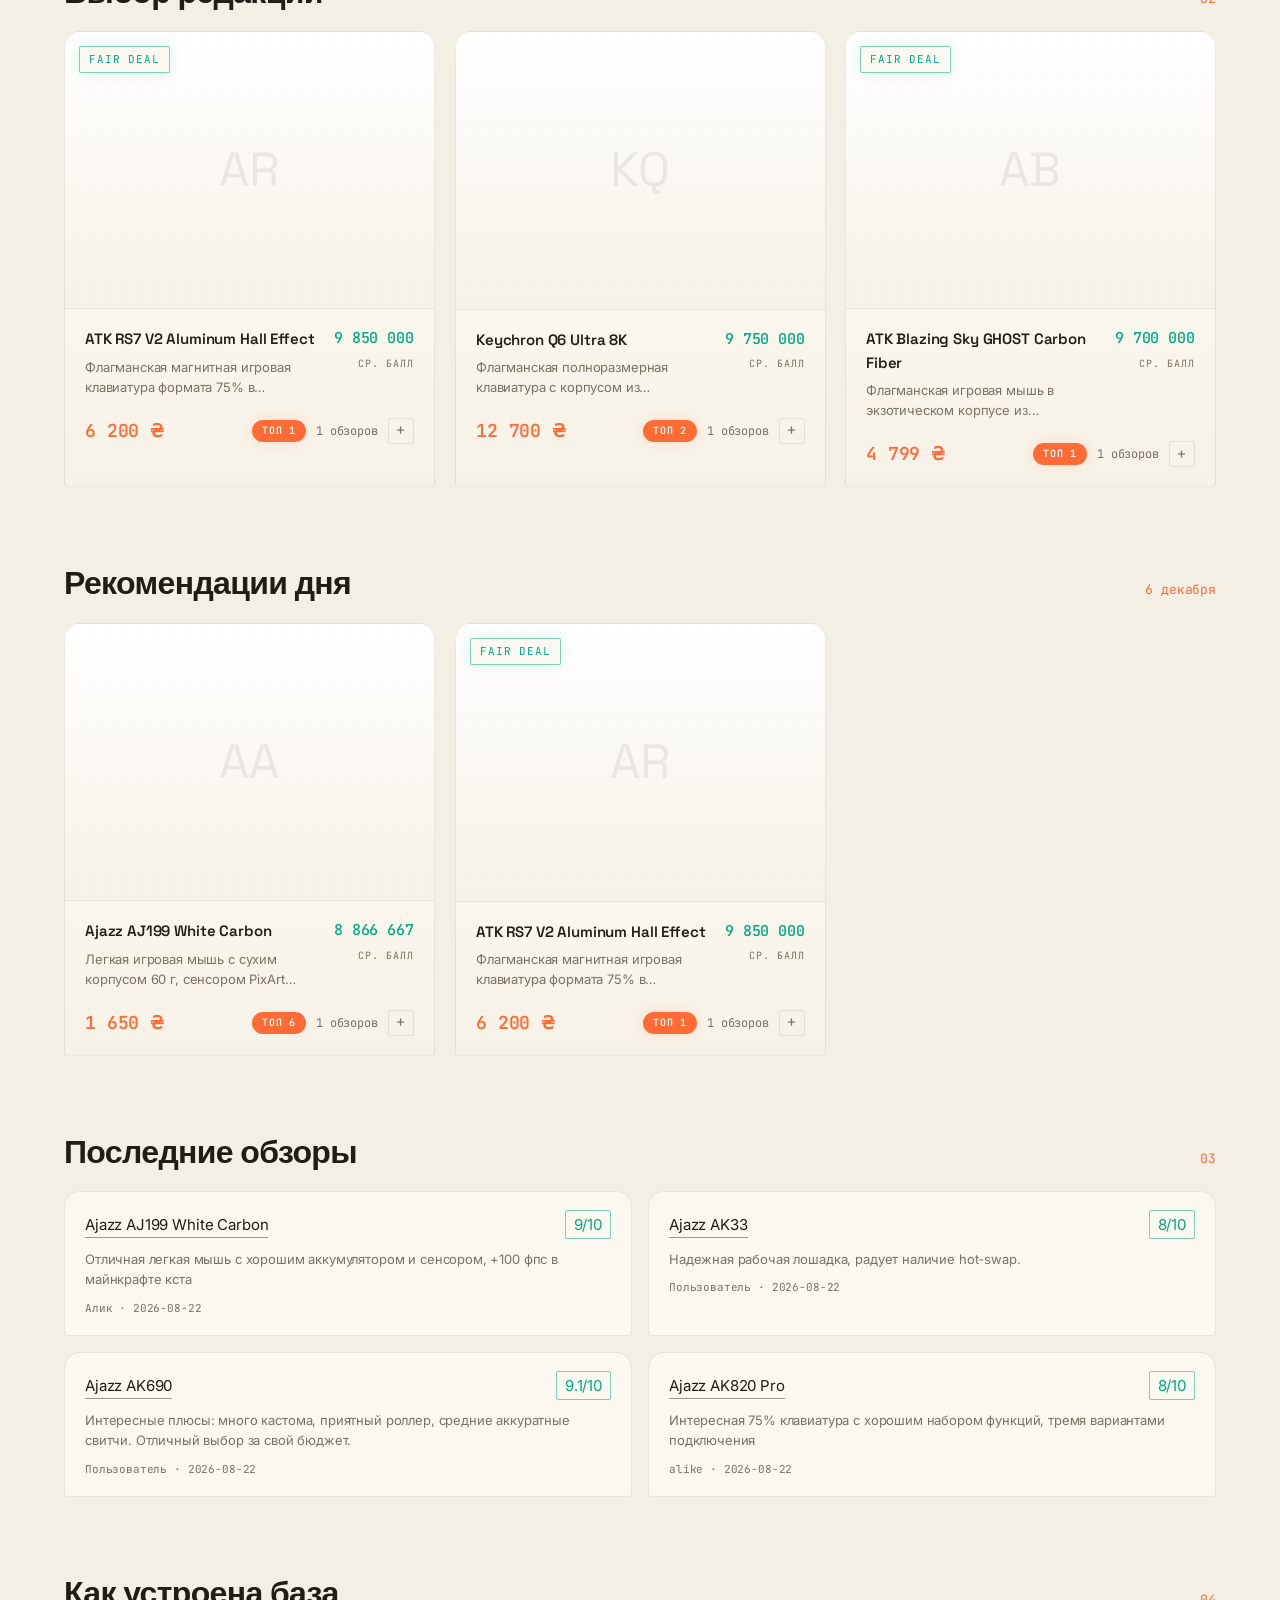
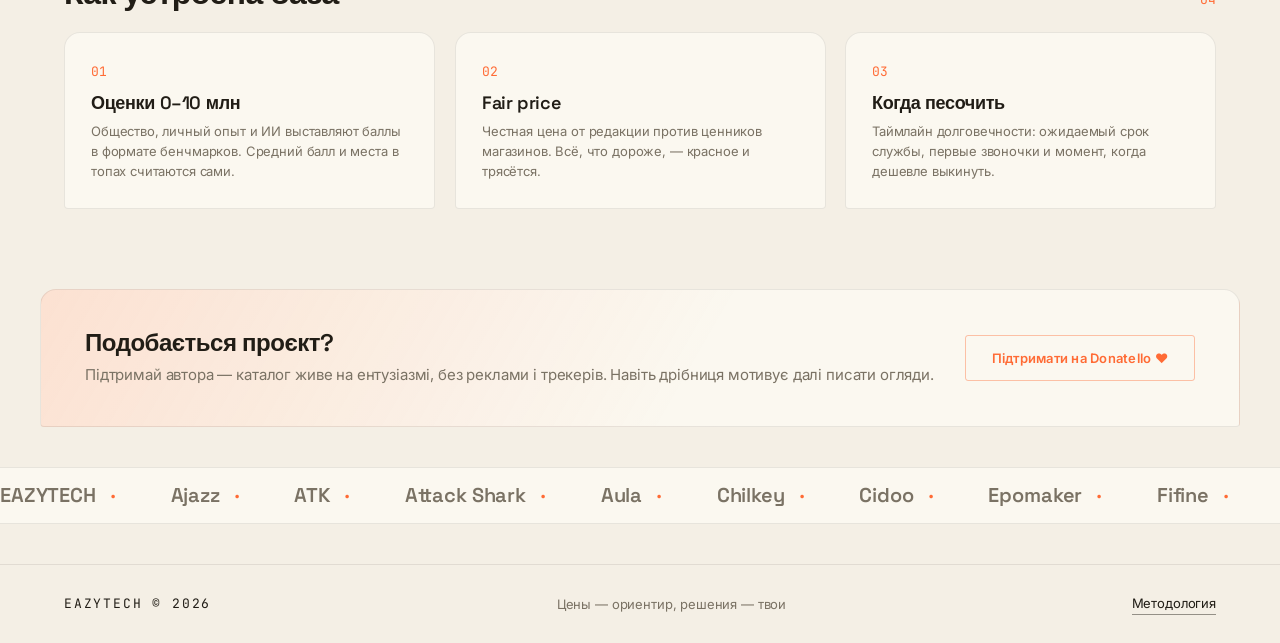
==== commit 6a83a2be: "Убрать пустое место снизу каталога (боковая панель) + вернуть contain Пробел снизу давала «липкая» б" ====
--- a/index.html
+++ b/index.html
@@ -9,11 +9,11 @@
   <link rel="preconnect" href="https://fonts.googleapis.com">
   <link rel="preconnect" href="https://fonts.gstatic.com" crossorigin>
   <link href="https://fonts.googleapis.com/css2?family=Space+Grotesk:wght@400;500;600;700&family=Inter:wght@400;500;600&family=JetBrains+Mono:wght@400;500;700&display=swap" rel="stylesheet">
-  <link rel="stylesheet" href="css/base.css?v=23">
-  <link rel="stylesheet" href="css/animations.css?v=23">
-  <link rel="stylesheet" href="css/components.css?v=23">
-  <link rel="stylesheet" href="css/effects.css?v=23">
-  <link rel="stylesheet" href="css/responsive.css?v=23">
+  <link rel="stylesheet" href="css/base.css?v=24">
+  <link rel="stylesheet" href="css/animations.css?v=24">
+  <link rel="stylesheet" href="css/components.css?v=24">
+  <link rel="stylesheet" href="css/effects.css?v=24">
+  <link rel="stylesheet" href="css/responsive.css?v=24">
 </head>
 <body data-page="home">
 
@@ -137,6 +137,6 @@
     </div>
   </footer>
 
-  <script type="module" src="js/app.js?v=23"></script>
+  <script type="module" src="js/app.js?v=24"></script>
 </body>
 </html>
--- a/css/components.css
+++ b/css/components.css
@@ -497,7 +497,7 @@
 .thumb img {
   width: 100%;
   height: 100%;
-  object-fit: cover;
+  object-fit: contain;
   -webkit-mask-image: radial-gradient(ellipse 96% 94% at 50% 50%, #000 84%, transparent 99%);
   mask-image: radial-gradient(ellipse 96% 94% at 50% 50%, #000 84%, transparent 99%);
   mix-blend-mode: multiply;
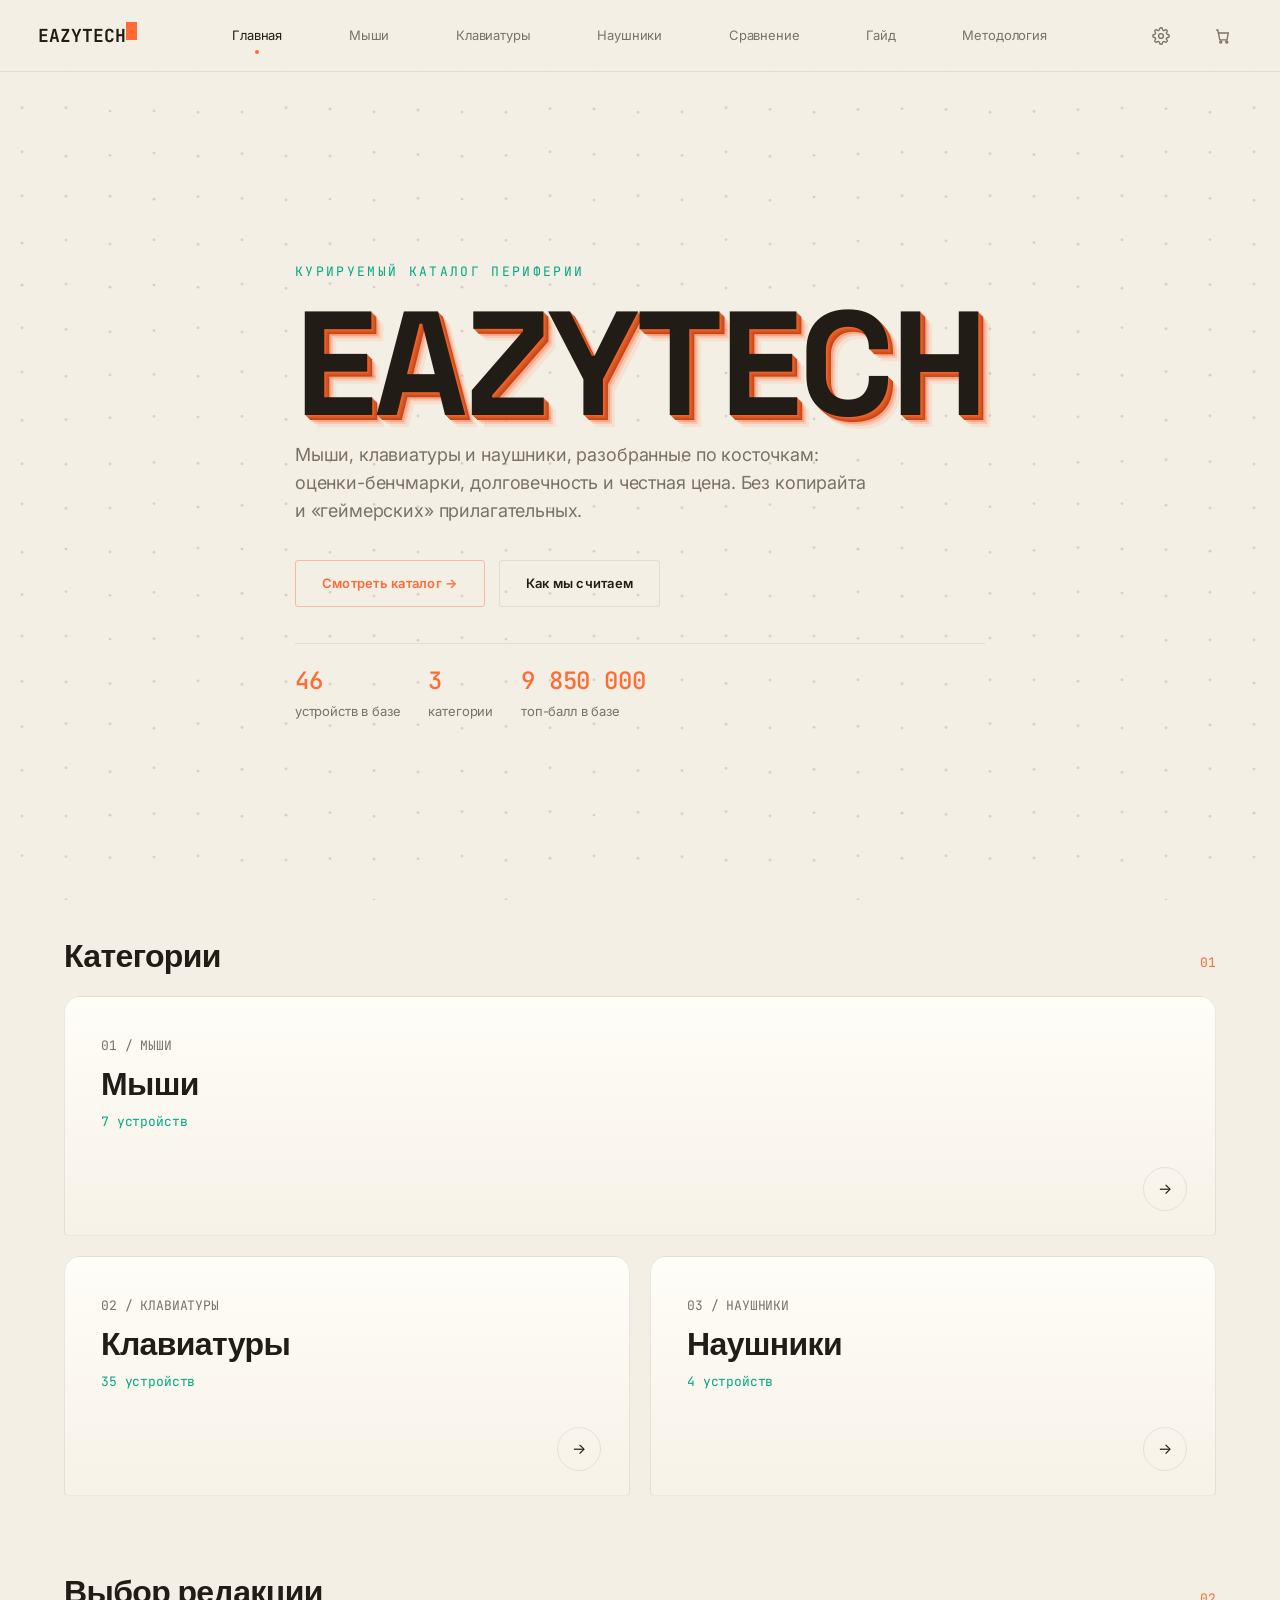
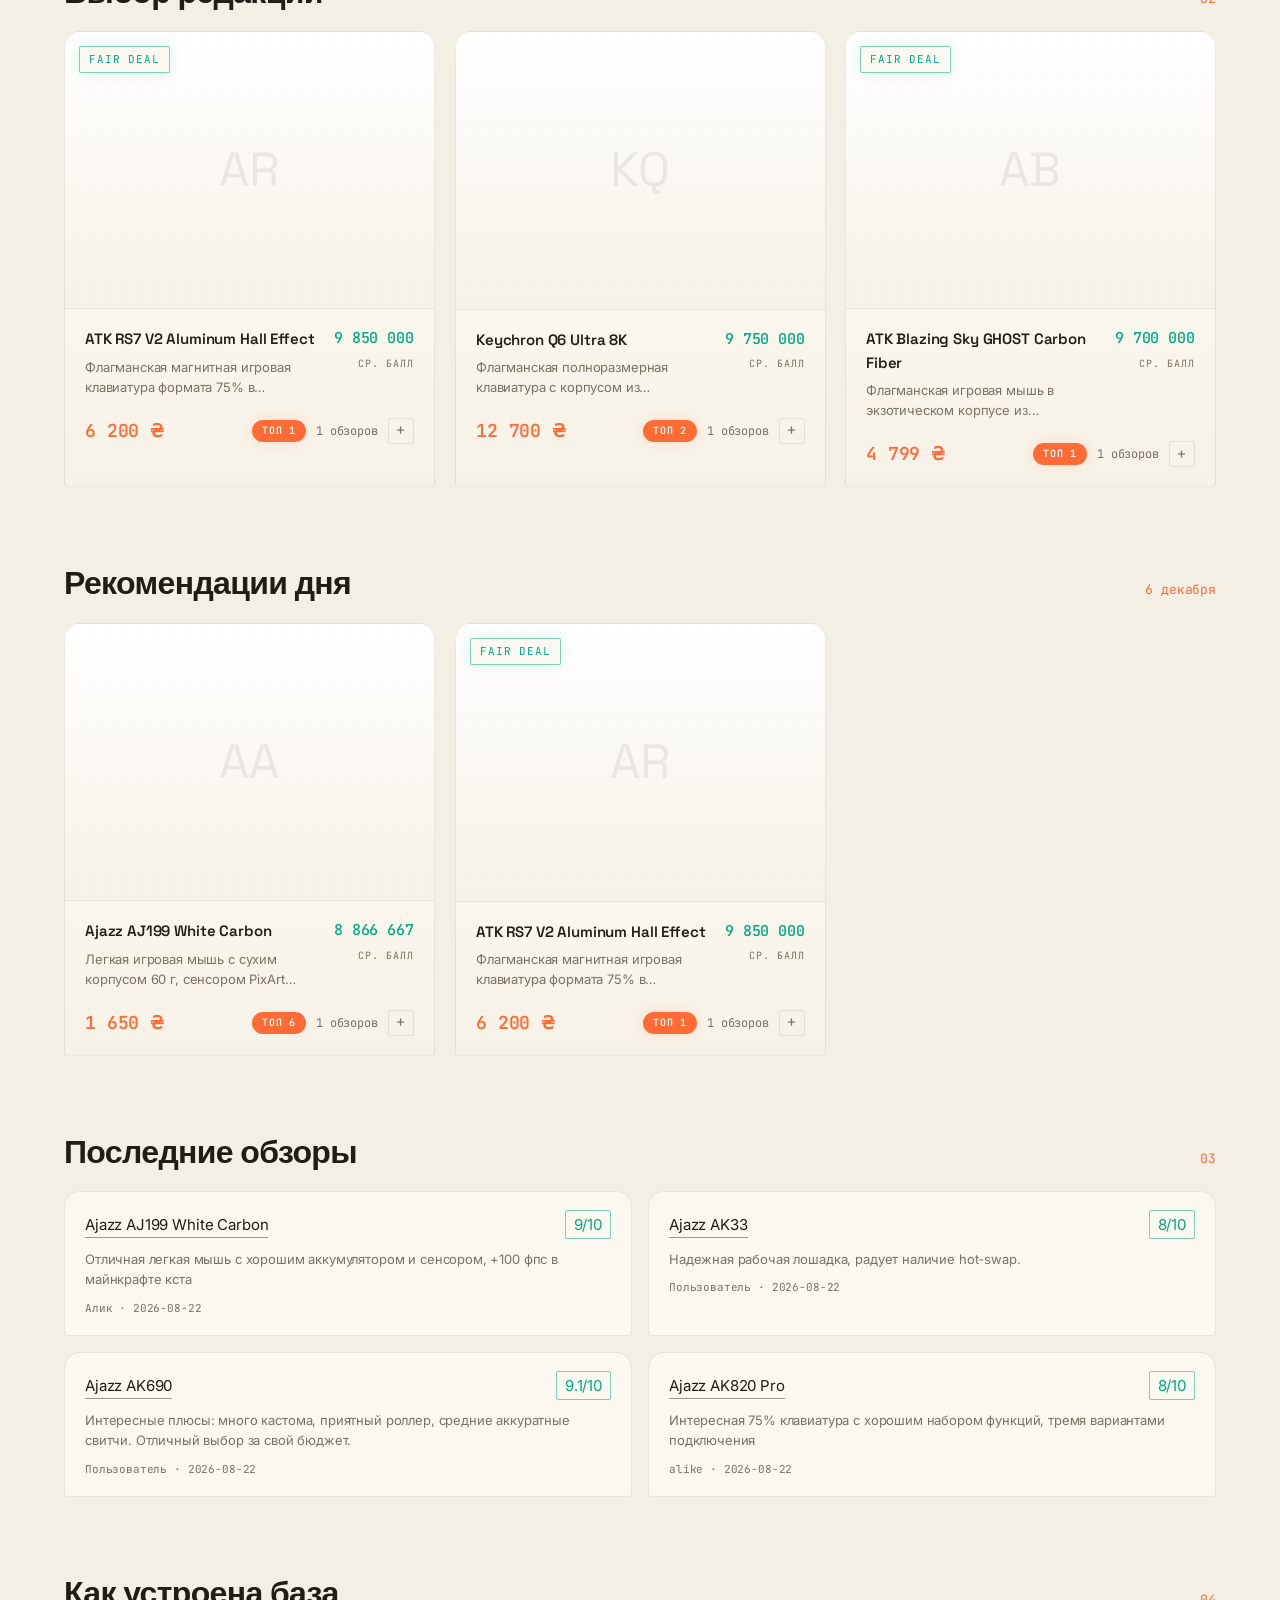
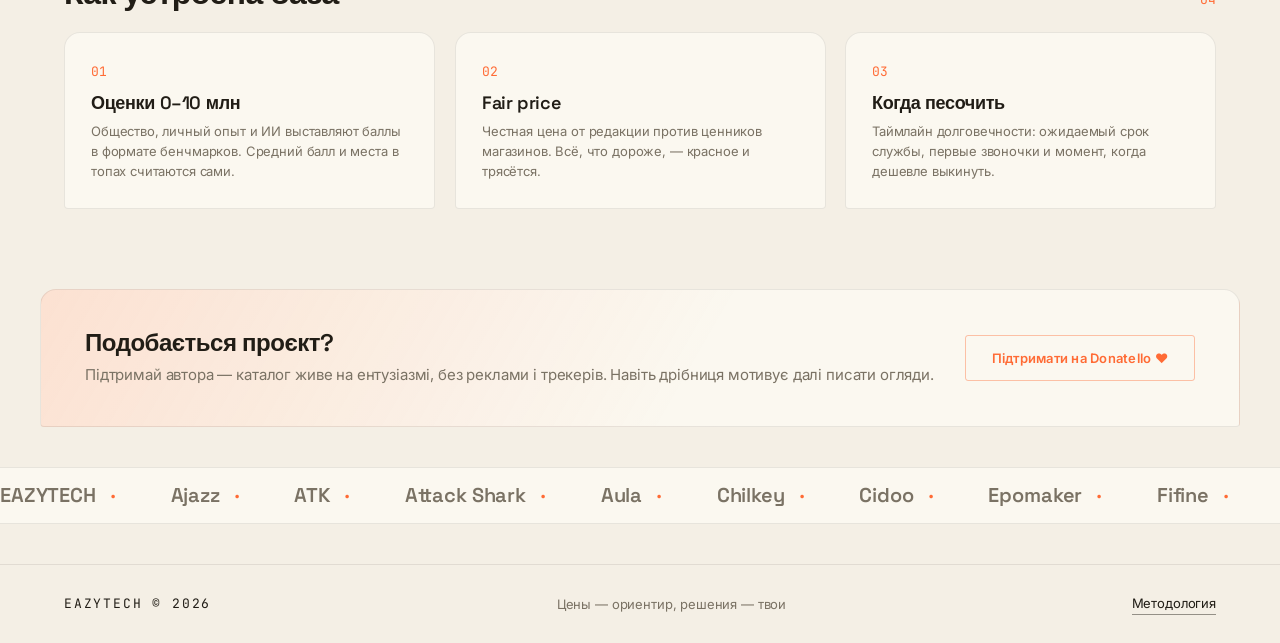
==== commit 8c786e8d: "Картинки не зумить: max-width/max-height вместо width/height 100% width/height:100% + object-fit мас" ====
--- a/index.html
+++ b/index.html
@@ -9,11 +9,11 @@
   <link rel="preconnect" href="https://fonts.googleapis.com">
   <link rel="preconnect" href="https://fonts.gstatic.com" crossorigin>
   <link href="https://fonts.googleapis.com/css2?family=Space+Grotesk:wght@400;500;600;700&family=Inter:wght@400;500;600&family=JetBrains+Mono:wght@400;500;700&display=swap" rel="stylesheet">
-  <link rel="stylesheet" href="css/base.css?v=24">
-  <link rel="stylesheet" href="css/animations.css?v=24">
-  <link rel="stylesheet" href="css/components.css?v=24">
-  <link rel="stylesheet" href="css/effects.css?v=24">
-  <link rel="stylesheet" href="css/responsive.css?v=24">
+  <link rel="stylesheet" href="css/base.css?v=25">
+  <link rel="stylesheet" href="css/animations.css?v=25">
+  <link rel="stylesheet" href="css/components.css?v=25">
+  <link rel="stylesheet" href="css/effects.css?v=25">
+  <link rel="stylesheet" href="css/responsive.css?v=25">
 </head>
 <body data-page="home">
 
@@ -137,6 +137,6 @@
     </div>
   </footer>
 
-  <script type="module" src="js/app.js?v=24"></script>
+  <script type="module" src="js/app.js?v=25"></script>
 </body>
 </html>
--- a/css/components.css
+++ b/css/components.css
@@ -495,9 +495,8 @@
 }
 
 .thumb img {
-  width: 100%;
-  height: 100%;
-  object-fit: contain;
+  max-width: 100%;
+  max-height: 100%;
   -webkit-mask-image: radial-gradient(ellipse 96% 94% at 50% 50%, #000 84%, transparent 99%);
   mask-image: radial-gradient(ellipse 96% 94% at 50% 50%, #000 84%, transparent 99%);
   mix-blend-mode: multiply;
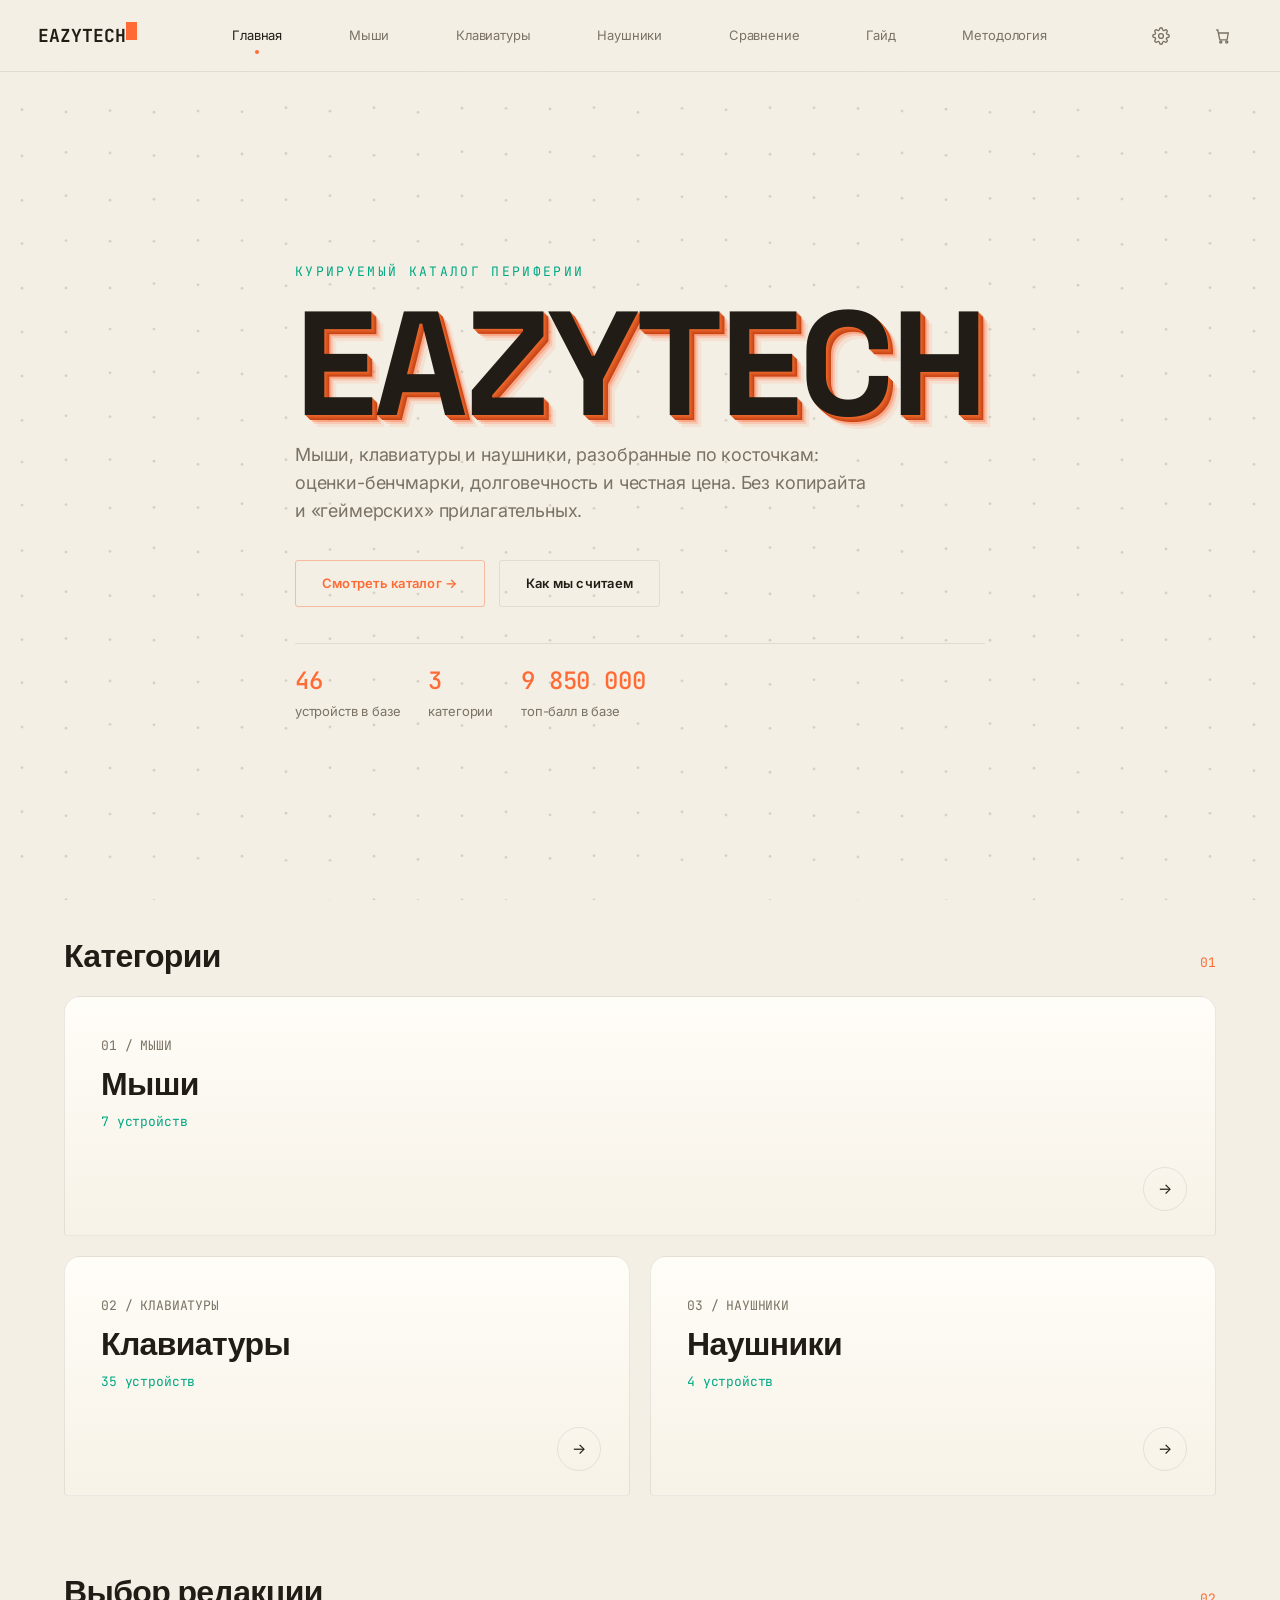
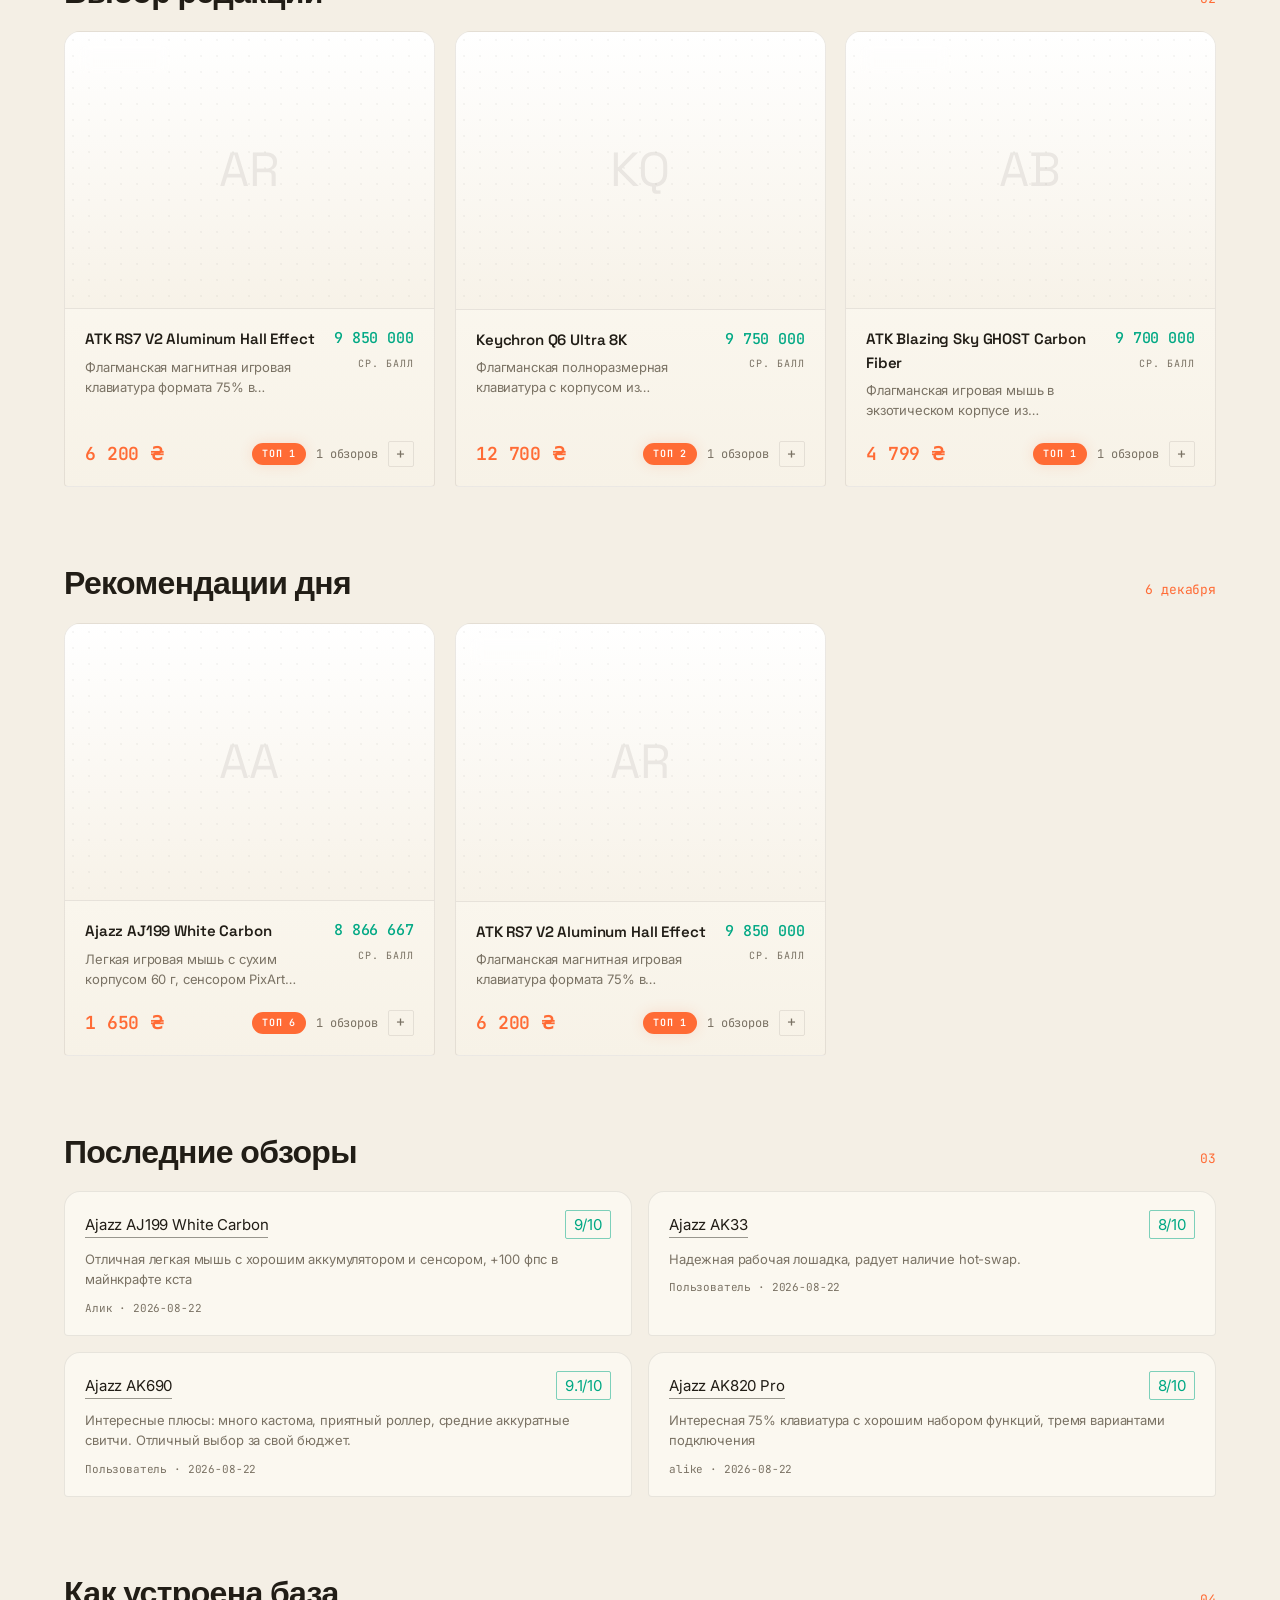
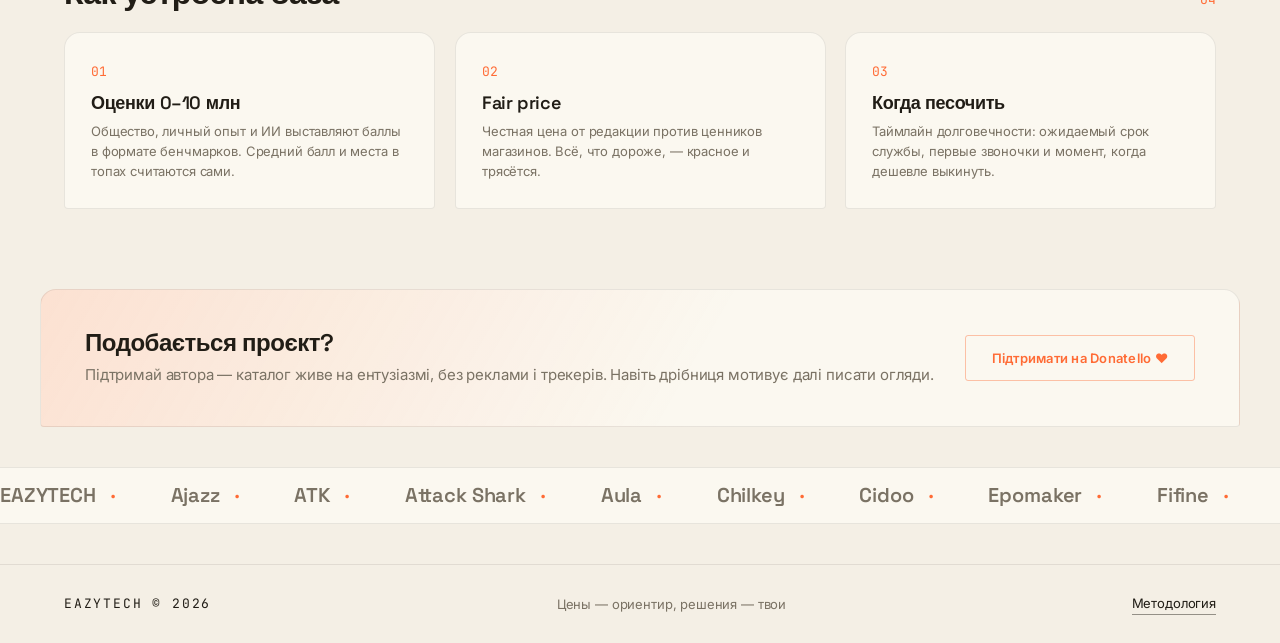
==== commit 9ff13f6d: "Цены всегда внизу карточки (margin-top:auto на .card-foot) Карточки растягиваются на высоту строки с" ====
--- a/index.html
+++ b/index.html
@@ -9,11 +9,11 @@
   <link rel="preconnect" href="https://fonts.googleapis.com">
   <link rel="preconnect" href="https://fonts.gstatic.com" crossorigin>
   <link href="https://fonts.googleapis.com/css2?family=Space+Grotesk:wght@400;500;600;700&family=Inter:wght@400;500;600&family=JetBrains+Mono:wght@400;500;700&display=swap" rel="stylesheet">
-  <link rel="stylesheet" href="css/base.css?v=25">
-  <link rel="stylesheet" href="css/animations.css?v=25">
-  <link rel="stylesheet" href="css/components.css?v=25">
-  <link rel="stylesheet" href="css/effects.css?v=25">
-  <link rel="stylesheet" href="css/responsive.css?v=25">
+  <link rel="stylesheet" href="css/base.css?v=26">
+  <link rel="stylesheet" href="css/animations.css?v=26">
+  <link rel="stylesheet" href="css/components.css?v=26">
+  <link rel="stylesheet" href="css/effects.css?v=26">
+  <link rel="stylesheet" href="css/responsive.css?v=26">
 </head>
 <body data-page="home">
 
@@ -137,6 +137,6 @@
     </div>
   </footer>
 
-  <script type="module" src="js/app.js?v=25"></script>
+  <script type="module" src="js/app.js?v=26"></script>
 </body>
 </html>
--- a/css/components.css
+++ b/css/components.css
@@ -557,6 +557,7 @@
   display: flex;
   align-items: center;
   justify-content: space-between;
+  margin-top: auto;
   padding: 0 20px 18px;
   font-family: var(--f-m);
   font-size: 12px;
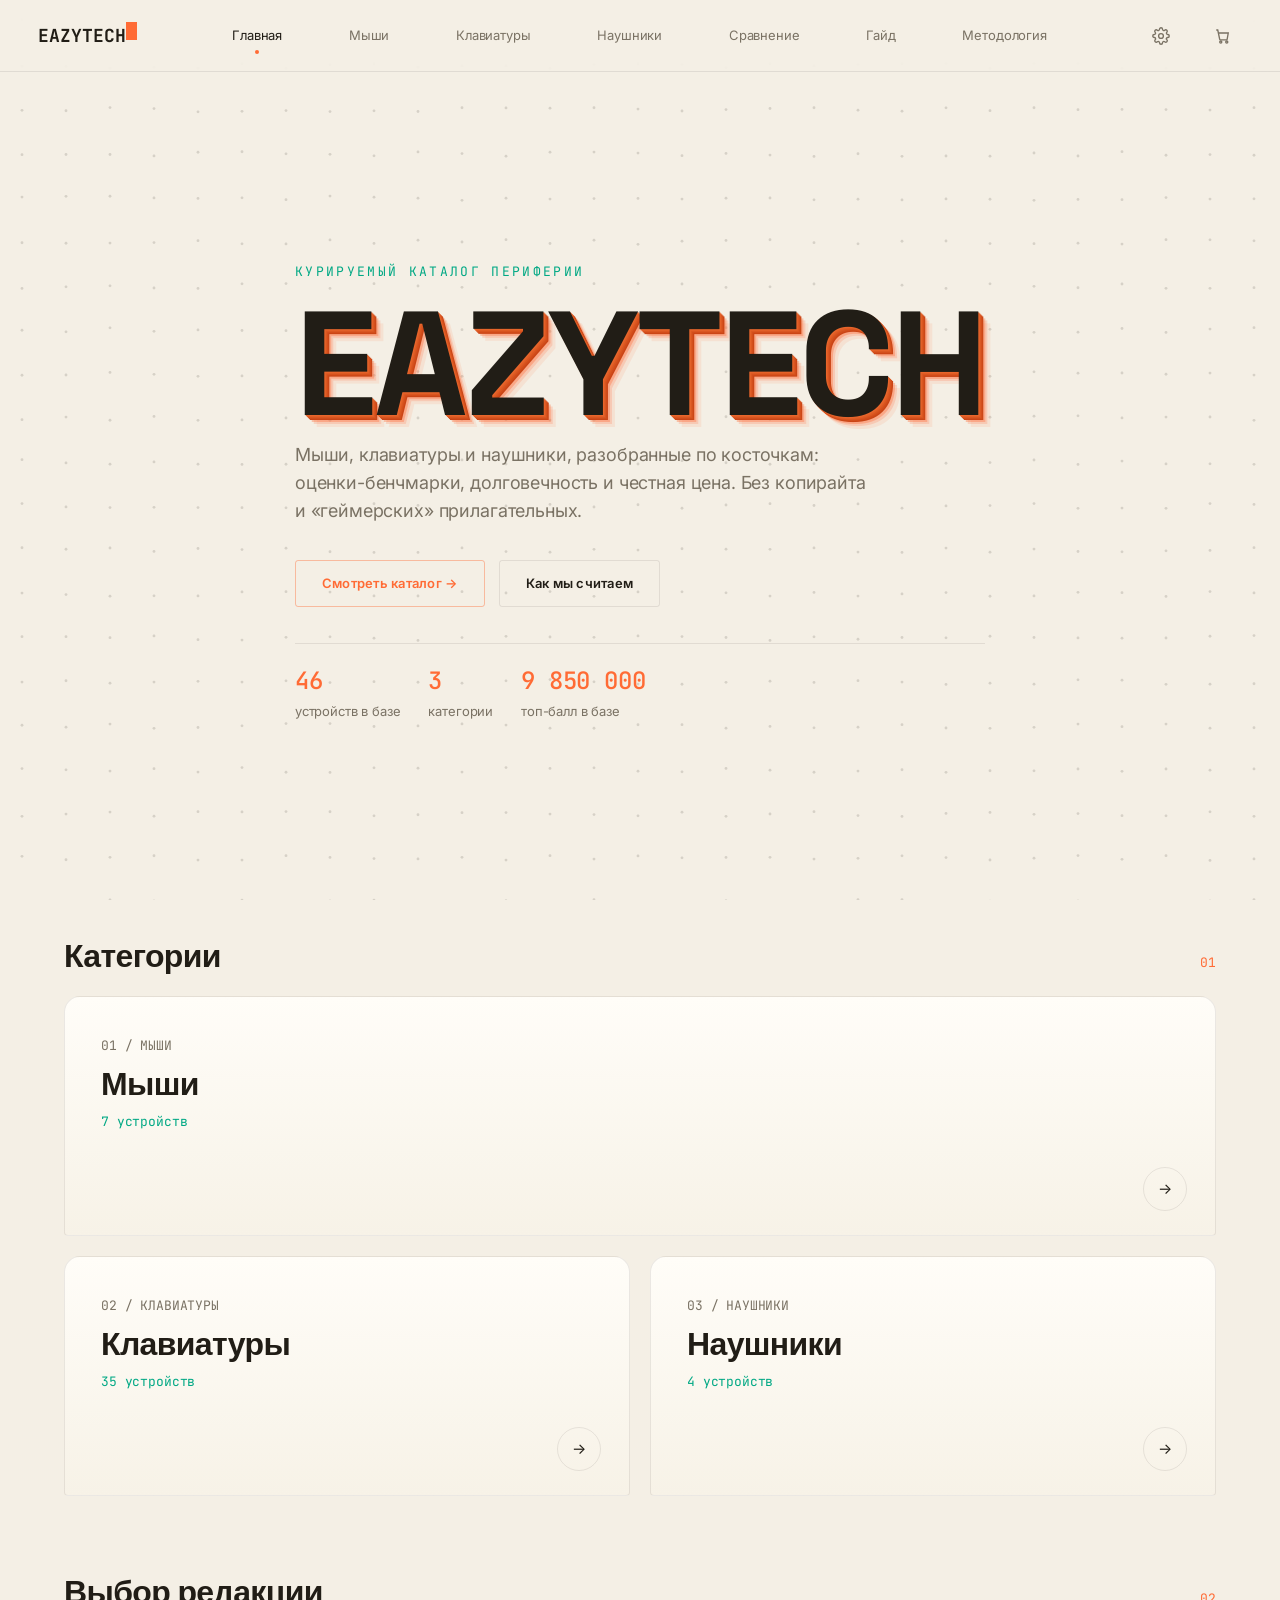
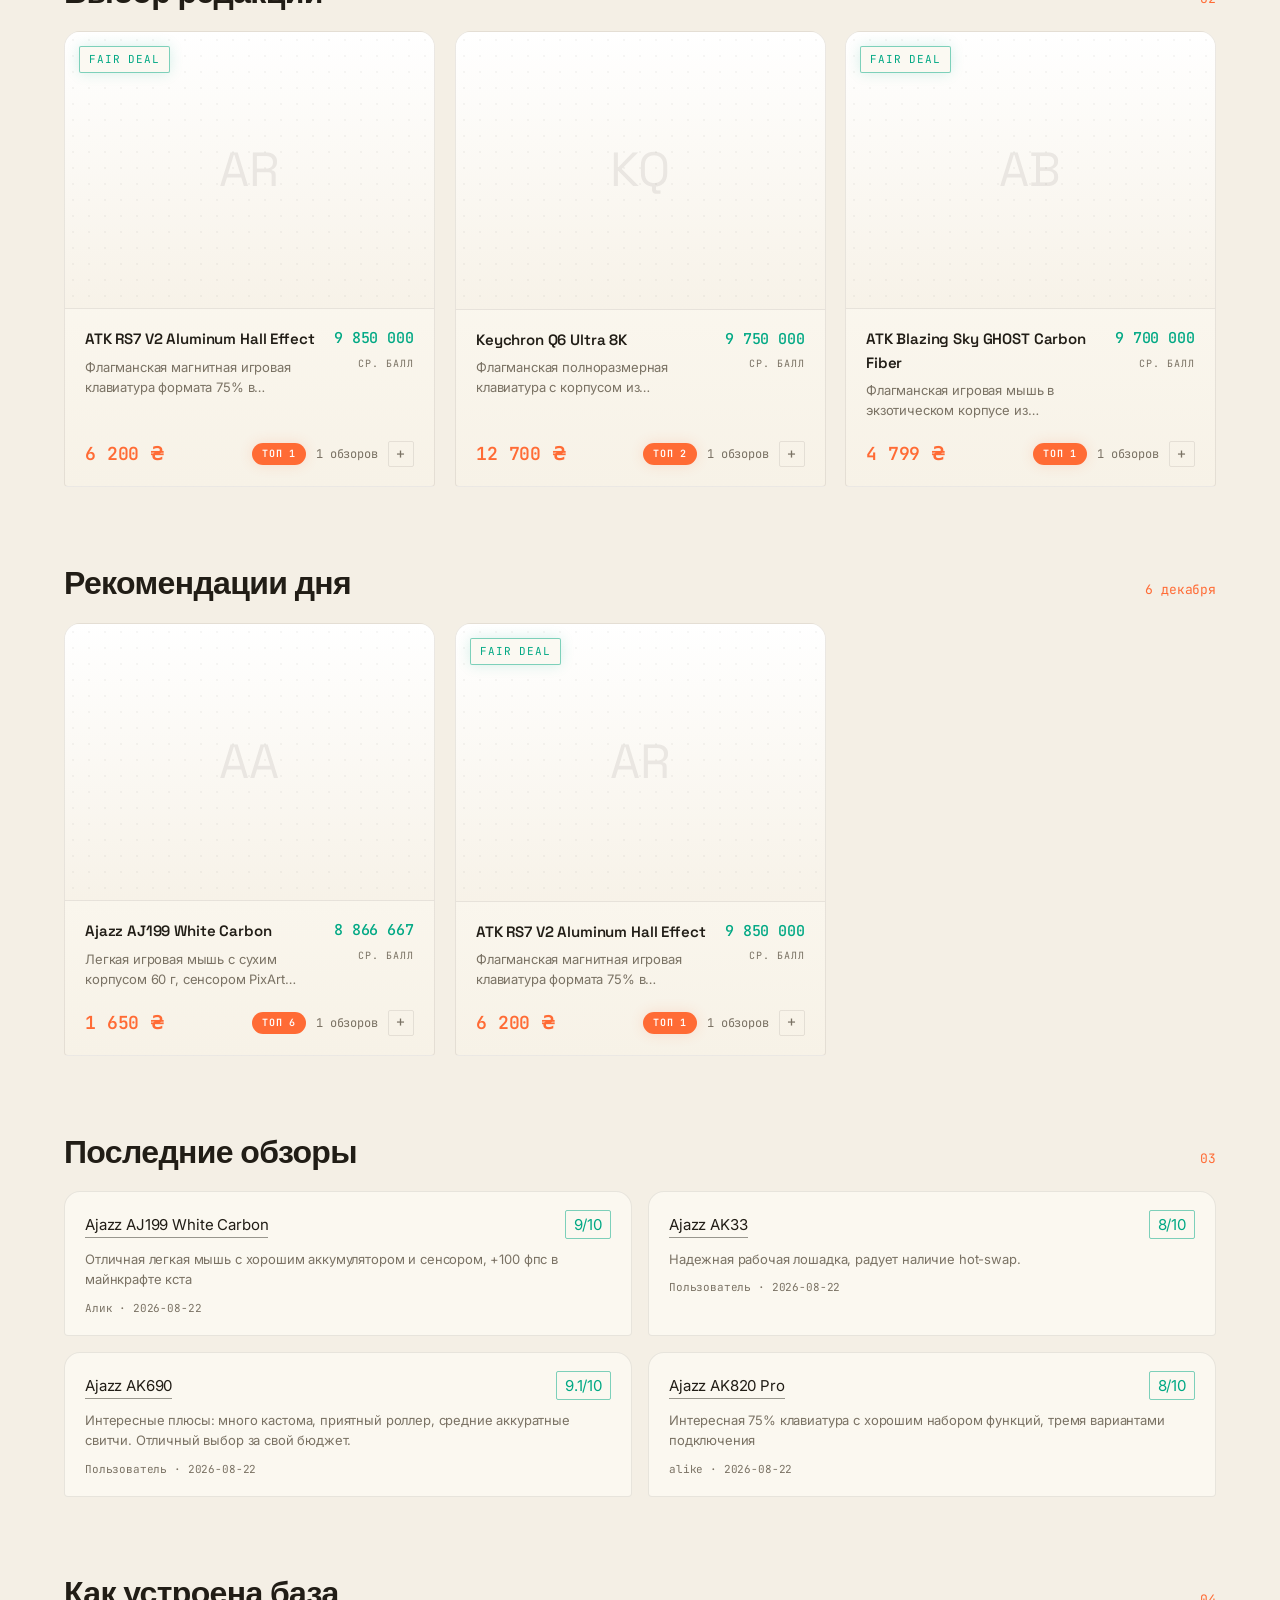
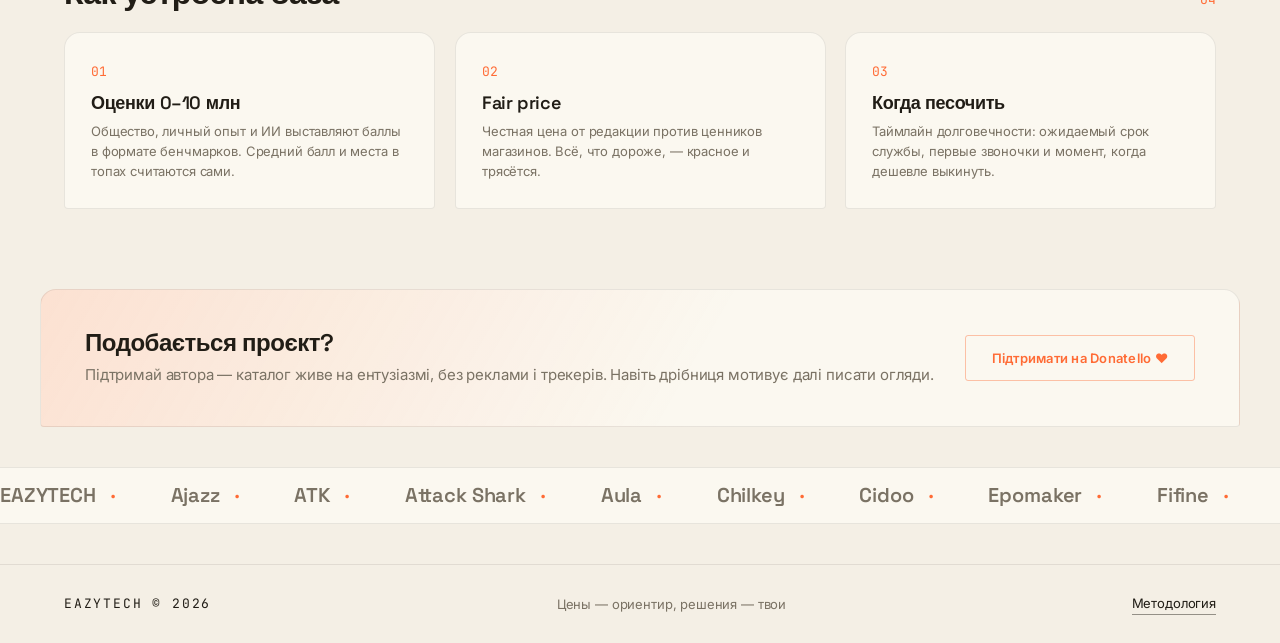
==== commit a12141c9: "Леяут карточек статичен: картинка не влияет на размер плашки Леяут карточек подстраивался под размер" ====
--- a/index.html
+++ b/index.html
@@ -9,11 +9,11 @@
   <link rel="preconnect" href="https://fonts.googleapis.com">
   <link rel="preconnect" href="https://fonts.gstatic.com" crossorigin>
   <link href="https://fonts.googleapis.com/css2?family=Space+Grotesk:wght@400;500;600;700&family=Inter:wght@400;500;600&family=JetBrains+Mono:wght@400;500;700&display=swap" rel="stylesheet">
-  <link rel="stylesheet" href="css/base.css?v=26">
-  <link rel="stylesheet" href="css/animations.css?v=26">
-  <link rel="stylesheet" href="css/components.css?v=26">
-  <link rel="stylesheet" href="css/effects.css?v=26">
-  <link rel="stylesheet" href="css/responsive.css?v=26">
+  <link rel="stylesheet" href="css/base.css?v=27">
+  <link rel="stylesheet" href="css/animations.css?v=27">
+  <link rel="stylesheet" href="css/components.css?v=27">
+  <link rel="stylesheet" href="css/effects.css?v=27">
+  <link rel="stylesheet" href="css/responsive.css?v=27">
 </head>
 <body data-page="home">
 
@@ -137,6 +137,6 @@
     </div>
   </footer>
 
-  <script type="module" src="js/app.js?v=26"></script>
+  <script type="module" src="js/app.js?v=27"></script>
 </body>
 </html>
--- a/css/components.css
+++ b/css/components.css
@@ -488,6 +488,7 @@
   aspect-ratio: 4 / 3;
   display: grid;
   place-items: center;
+  overflow: hidden;
   padding: 20px;
   background:
     radial-gradient(rgba(33, 29, 22, 0.04) 1px, transparent 1px) 0 0 / 16px 16px,
@@ -495,17 +496,20 @@
 }
 
 .thumb img {
-  max-width: 100%;
-  max-height: 100%;
+  position: absolute;
+  top: 50%;
+  left: 50%;
+  max-width: calc(100% - 40px);
+  max-height: calc(100% - 40px);
   -webkit-mask-image: radial-gradient(ellipse 96% 94% at 50% 50%, #000 84%, transparent 99%);
   mask-image: radial-gradient(ellipse 96% 94% at 50% 50%, #000 84%, transparent 99%);
   mix-blend-mode: multiply;
-  transform: translateZ(20px);
+  transform: translate(-50%, -50%) translateZ(20px);
   transition: transform var(--f3) var(--e-back);
 }
 
 .card:hover .thumb img {
-  transform: translateZ(20px) scale(1.06) translateY(-4px);
+  transform: translate(-50%, -50%) translateZ(20px) scale(1.06) translateY(-4px);
 }
 
 .thumb-ph {
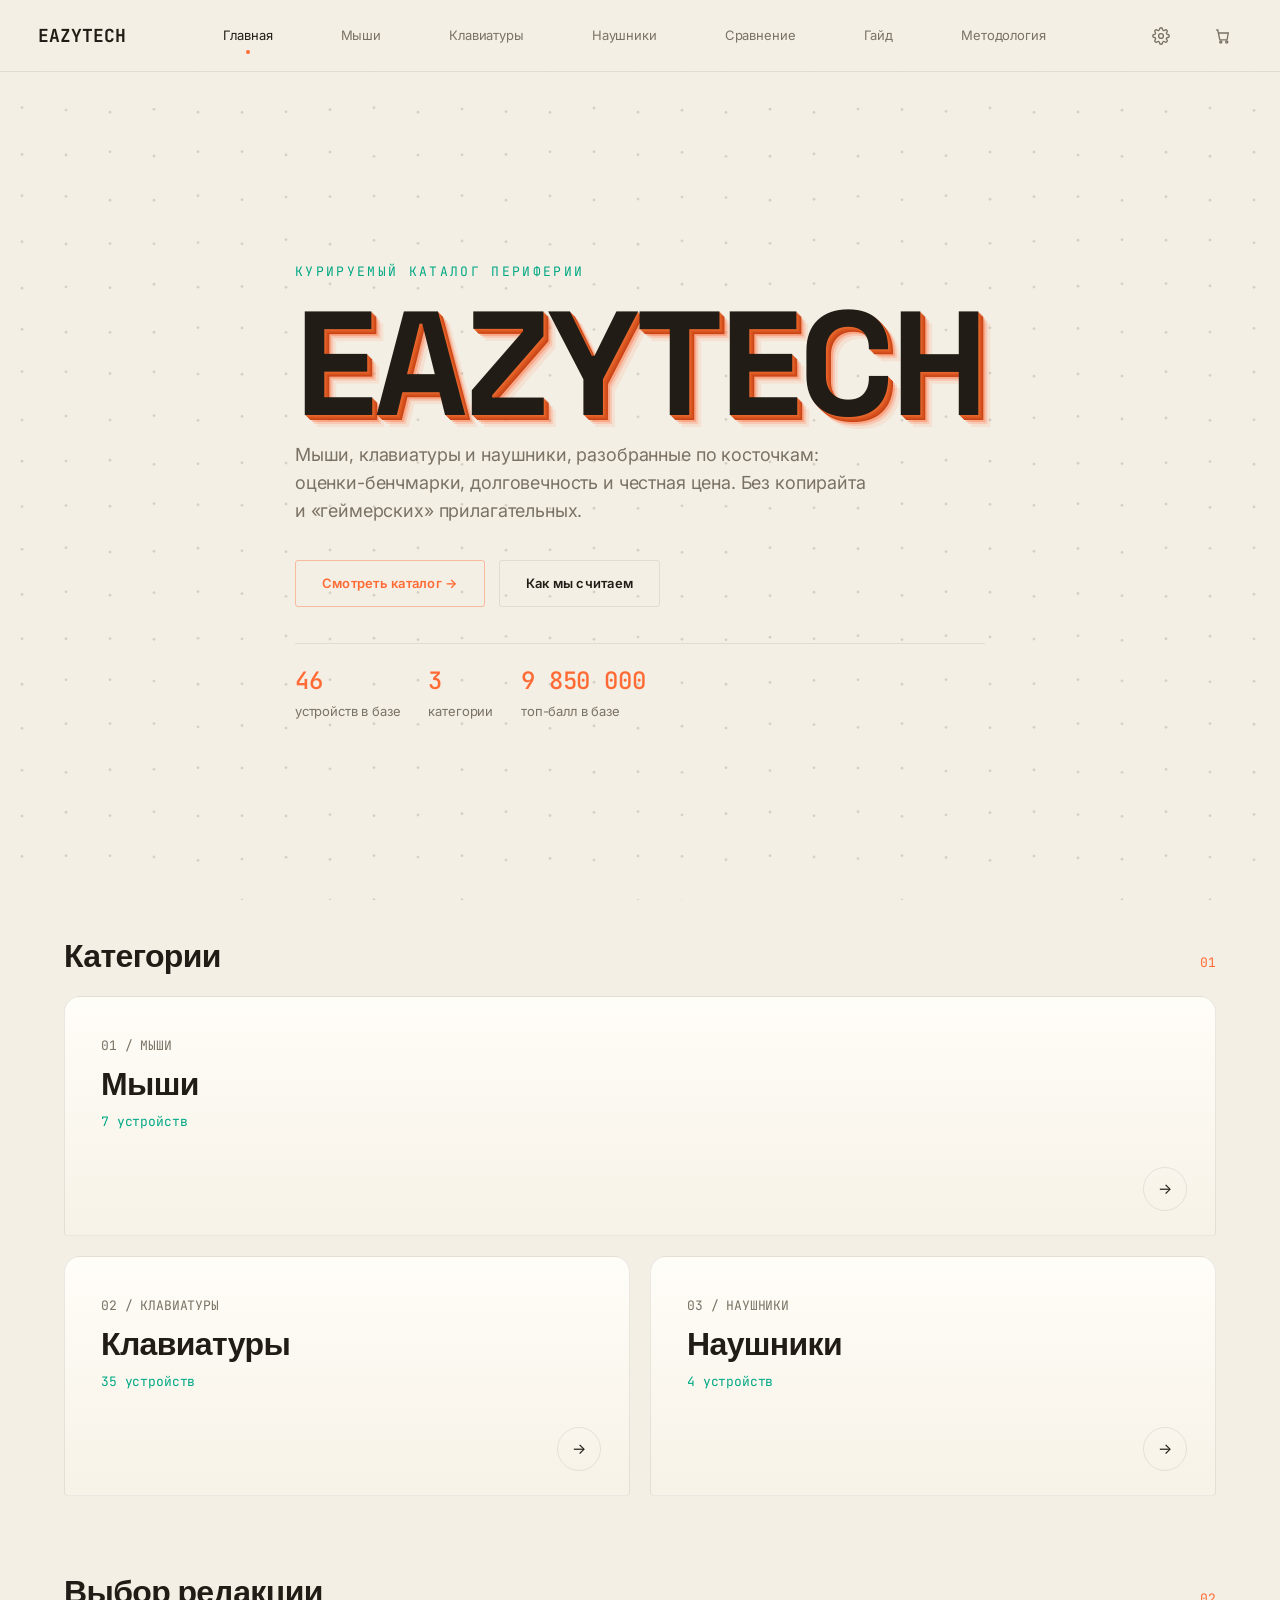
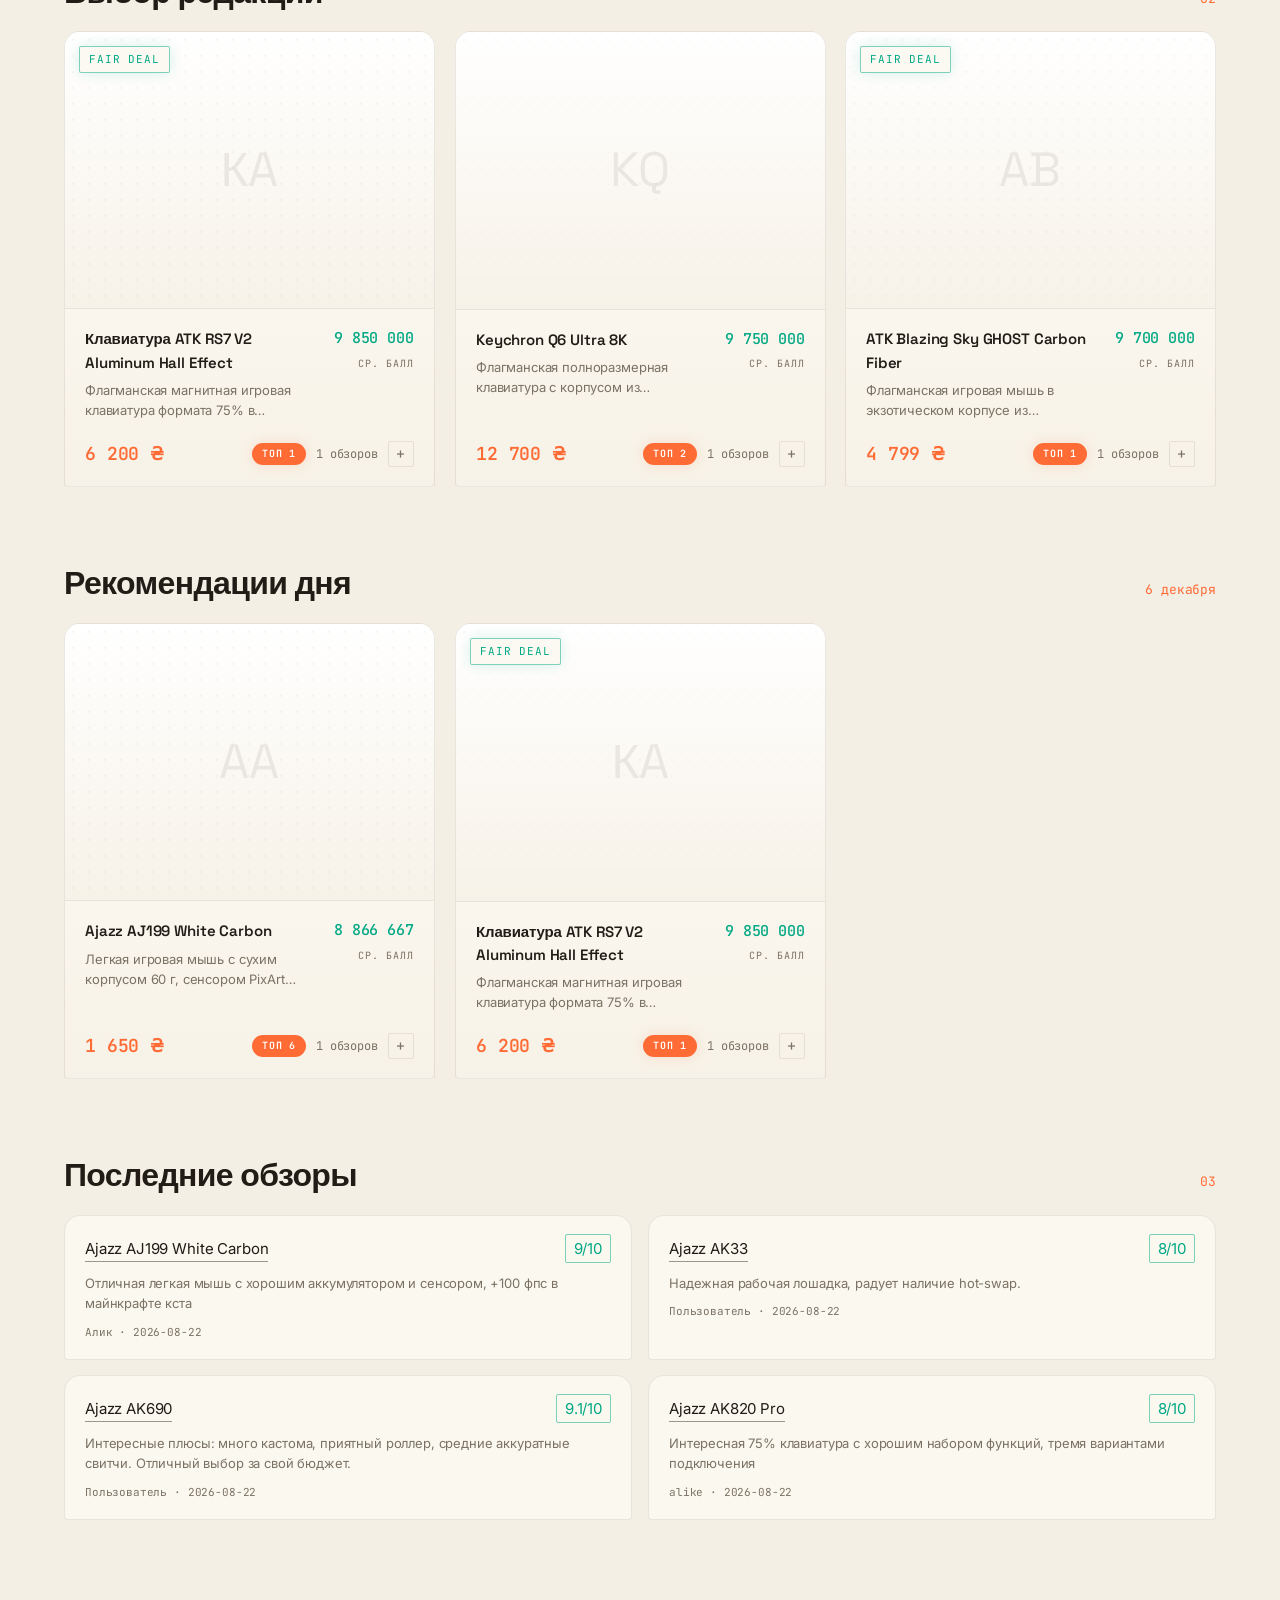
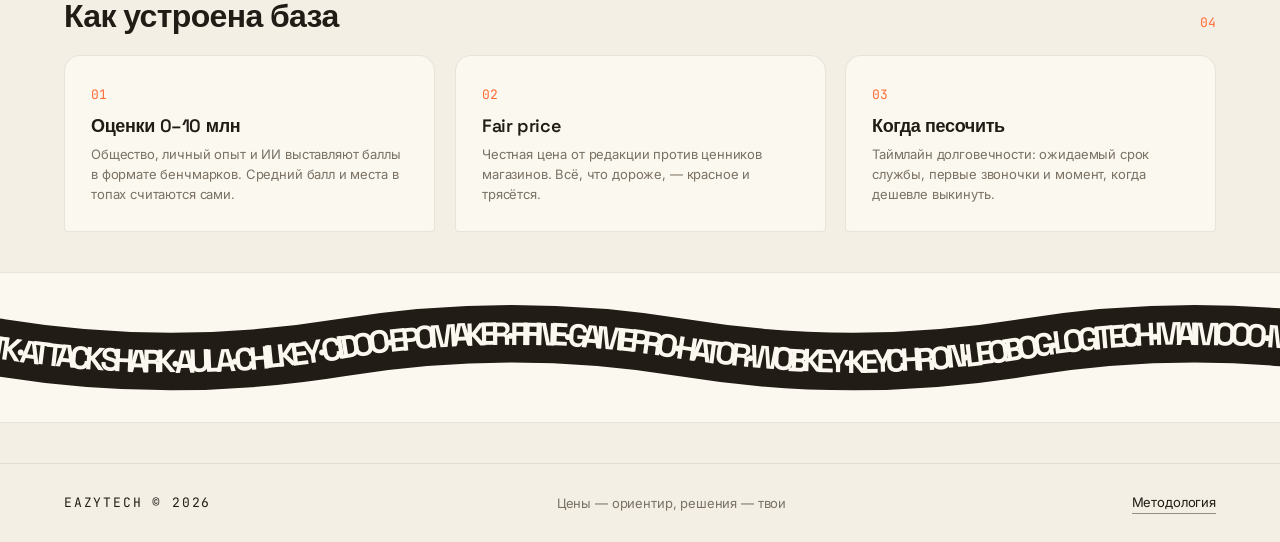
==== commit 58e95562: "EazyImport" ====
--- a/index.html
+++ b/index.html
@@ -1,6 +1,7 @@
 <!doctype html>
 <html lang="ru">
 <head>
+  <script>try{var t=localStorage.getItem('et-theme');if(!t&&matchMedia('(prefers-color-scheme: dark)').matches)t='dark';if(t==='dark')document.documentElement.setAttribute('data-theme','dark');}catch(e){}</script>
   <meta charset="utf-8">
   <meta name="viewport" content="width=device-width, initial-scale=1">
   <meta name="description" content="EazyTech — курированный каталог игровой периферии. Бенчмарки, долговечность, честные цены — без копирайта.">
@@ -9,11 +10,11 @@
   <link rel="preconnect" href="https://fonts.googleapis.com">
   <link rel="preconnect" href="https://fonts.gstatic.com" crossorigin>
   <link href="https://fonts.googleapis.com/css2?family=Space+Grotesk:wght@400;500;600;700&family=Inter:wght@400;500;600&family=JetBrains+Mono:wght@400;500;700&display=swap" rel="stylesheet">
-  <link rel="stylesheet" href="css/base.css?v=27">
-  <link rel="stylesheet" href="css/animations.css?v=27">
-  <link rel="stylesheet" href="css/components.css?v=27">
-  <link rel="stylesheet" href="css/effects.css?v=27">
-  <link rel="stylesheet" href="css/responsive.css?v=27">
+  <link rel="stylesheet" href="css/base.css?v=33">
+  <link rel="stylesheet" href="css/animations.css?v=33">
+  <link rel="stylesheet" href="css/components.css?v=33">
+  <link rel="stylesheet" href="css/effects.css?v=33">
+  <link rel="stylesheet" href="css/responsive.css?v=33">
 </head>
 <body data-page="home">
 
@@ -116,16 +117,6 @@
       </div>
     </section>
 
-    <section class="sec">
-      <div class="wrap cta-band reveal" data-reveal>
-        <div>
-          <h2>Подобається проєкт?</h2>
-          <p>Підтримай автора — каталог живе на ентузіазмі, без реклами і трекерів. Навіть дрібниця мотивує далі писати огляди.</p>
-        </div>
-        <a class="btn btn--acc" href="https://donatello.to/MainStreet" target="_blank" rel="noopener">Підтримати на Donatello ❤</a>
-      </div>
-    </section>
-
     <div class="marquee" id="marquee" aria-hidden="true"></div>
   </main>
 
@@ -137,6 +128,6 @@
     </div>
   </footer>
 
-  <script type="module" src="js/app.js?v=27"></script>
+  <script type="module" src="js/app.js?v=33"></script>
 </body>
 </html>
--- a/css/base.css
+++ b/css/base.css
@@ -10,6 +10,12 @@
   --line: rgba(33, 29, 22, 0.09);
   --glow: rgba(255, 107, 53, 0.16);
   --glow-2: rgba(0, 168, 132, 0.16);
+  --surface: #fffdf8;
+  --surface-2: #f7f2e7;
+  --nav-rgb: 244, 239, 229;
+  --mq-ribbon: #211d16;
+  --mq-txt: #fbf8f0;
+  color-scheme: light;
 
   --e-out: cubic-bezier(0.16, 1, 0.3, 1);
   --e-back: cubic-bezier(0.34, 1.56, 0.64, 1);
@@ -22,6 +28,23 @@
   --f-h: "Space Grotesk", sans-serif;
   --f-b: "Inter", sans-serif;
   --f-m: "JetBrains Mono", monospace;
+}
+
+[data-theme="dark"] {
+  --bg: #14130f;
+  --bg-2: #1c1a15;
+  --bg-3: #29261f;
+  --txt: #f4efe5;
+  --txt-2: #9c9281;
+  --line: rgba(244, 239, 229, 0.1);
+  --glow: rgba(255, 107, 53, 0.22);
+  --glow-2: rgba(0, 168, 132, 0.2);
+  --surface: #211f1a;
+  --surface-2: #191712;
+  --nav-rgb: 20, 19, 15;
+  --mq-ribbon: #f4efe5;
+  --mq-txt: #14130f;
+  color-scheme: dark;
 }
 
 * {
--- a/css/components.css
+++ b/css/components.css
@@ -5,7 +5,7 @@
   inset: 0 0 auto;
   z-index: 60;
   height: 72px;
-  background: rgba(244, 239, 229, 0.8);
+  background: rgba(var(--nav-rgb), 0.8);
   backdrop-filter: blur(14px);
   -webkit-backdrop-filter: blur(14px);
   border-bottom: 1px solid var(--line);
@@ -147,7 +147,7 @@
   z-index: 55;
   display: grid;
   place-items: center;
-  background: rgba(244, 239, 229, 0.96);
+  background: rgba(var(--nav-rgb), 0.96);
   opacity: 0;
   pointer-events: none;
   transition: opacity var(--f2) var(--e-out);
@@ -327,7 +327,7 @@
   min-height: 240px;
   border: 1px solid var(--line);
   border-radius: 16px 16px 4px 4px;
-  background: linear-gradient(180deg, #fffdf8 0%, #f7f2e7 100%);
+  background: linear-gradient(180deg, var(--surface) 0%, var(--surface-2) 100%);
   overflow: hidden;
   transition: border-color var(--f3) var(--e-out), box-shadow var(--f3) var(--e-out);
 }
@@ -411,7 +411,7 @@
   flex-direction: column;
   border: 1px solid var(--line);
   border-radius: 16px 16px 4px 4px;
-  background: linear-gradient(180deg, #fffdf8 0%, #f7f2e7 100%);
+  background: linear-gradient(180deg, var(--surface) 0%, var(--surface-2) 100%);
   overflow: hidden;
   transform: perspective(1000px) rotateX(var(--rx, 0deg)) rotateY(var(--ry, 0deg));
   transition: border-color var(--f3) var(--e-out), box-shadow var(--f3) var(--e-out),
@@ -2015,57 +2015,29 @@
   color: var(--txt-2);
 }
 
-.cta-band {
-  display: flex;
-  flex-wrap: wrap;
-  gap: 24px;
-  align-items: center;
-  justify-content: space-between;
-  padding: 40px 44px;
-  border: 1px solid var(--line);
-  border-radius: 16px 16px 4px 4px;
-  background: linear-gradient(120deg, var(--glow), transparent 55%), var(--bg-2);
-}
-
-.cta-band h2 {
-  font-size: 24px;
-}
-
-.cta-band p {
-  margin-top: 8px;
-  color: var(--txt-2);
-}
-
 .marquee {
   overflow: hidden;
   border-block: 1px solid var(--line);
   background: var(--bg-2);
-  padding: 12px 0;
-}
-
-.marquee-track {
-  display: flex;
-  gap: 56px;
-  width: max-content;
-  animation: marquee 28s linear infinite;
-}
-
-.marquee:hover .marquee-track {
-  animation-play-state: paused;
-}
-
-.marquee span {
+}
+
+.marquee-svg {
+  display: block;
+  width: 100%;
+  height: auto;
+}
+
+.marquee-svg text {
   font-family: var(--f-h);
-  font-size: 20px;
-  font-weight: 600;
-  color: var(--txt-2);
-  white-space: nowrap;
-}
-
-.marquee i {
-  font-style: normal;
-  color: var(--acc);
-  margin-left: 10px;
+  font-size: 30px;
+  font-weight: 700;
+  letter-spacing: 1px;
+  text-transform: uppercase;
+  user-select: none;
+}
+
+.marquee-measure {
+  visibility: hidden;
 }
 
 /* ============ корзина ============ */
@@ -2266,22 +2238,6 @@
   gap: 10px;
 }
 
-/* поддержка автора в настройках */
-
-.s-donat {
-  display: grid;
-  gap: 10px;
-  justify-items: start;
-  margin: 18px 0;
-  padding-top: 16px;
-  border-top: 1px solid var(--line);
-}
-
-.s-donat p {
-  font-size: 13px;
-  color: var(--txt-2);
-}
-
 /* ============ гайд по клавиатурам ============ */
 
 .guide-sub {
@@ -2510,3 +2466,30 @@
   font-size: 12px;
   color: var(--txt-2);
 }
+
+/* ============ тёмная тема: лента бегущей строки + картинки ============ */
+
+.marquee-ribbon {
+  stroke: var(--mq-ribbon);
+}
+
+.marquee-txt {
+  fill: var(--mq-txt);
+}
+
+[data-theme="dark"] .dev-visual img {
+  mix-blend-mode: normal;
+}
+
+[data-theme="dark"] .brand-chip img,
+[data-theme="dark"] .ff-photo {
+  background: var(--surface);
+}
+
+[data-theme="dark"] .sw--best {
+  background: linear-gradient(180deg, var(--surface), #16201c);
+}
+
+[data-theme="dark"] ::-webkit-scrollbar-thumb {
+  background: #3a362f;
+}
--- a/css/effects.css
+++ b/css/effects.css
@@ -29,6 +29,6 @@
   }
 
   .thumb img {
-    transform: none;
+    transform: translate(-50%, -50%);
   }
 }
--- a/css/responsive.css
+++ b/css/responsive.css
@@ -273,10 +273,6 @@
     padding: 18px;
   }
 
-  .cta-band {
-    padding: 24px 20px;
-  }
-
   .marquee span {
     font-size: 16px;
   }
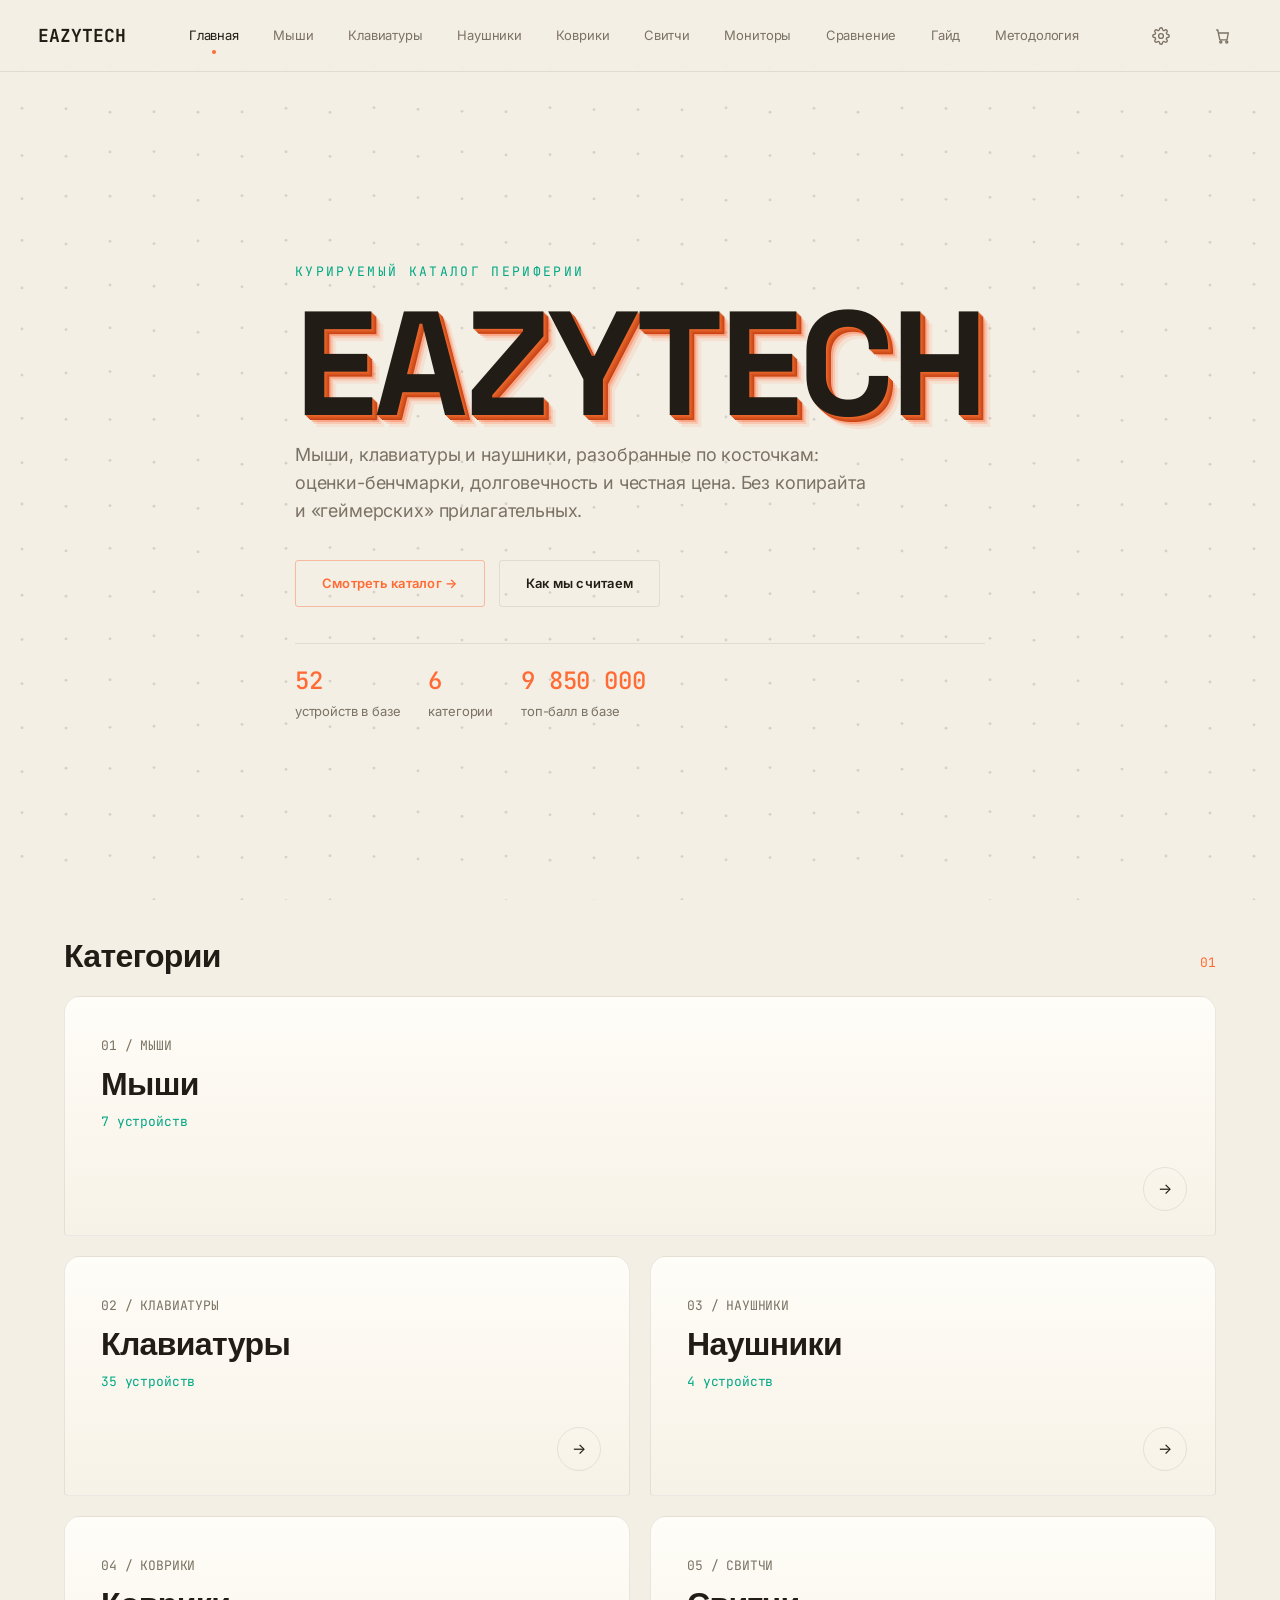
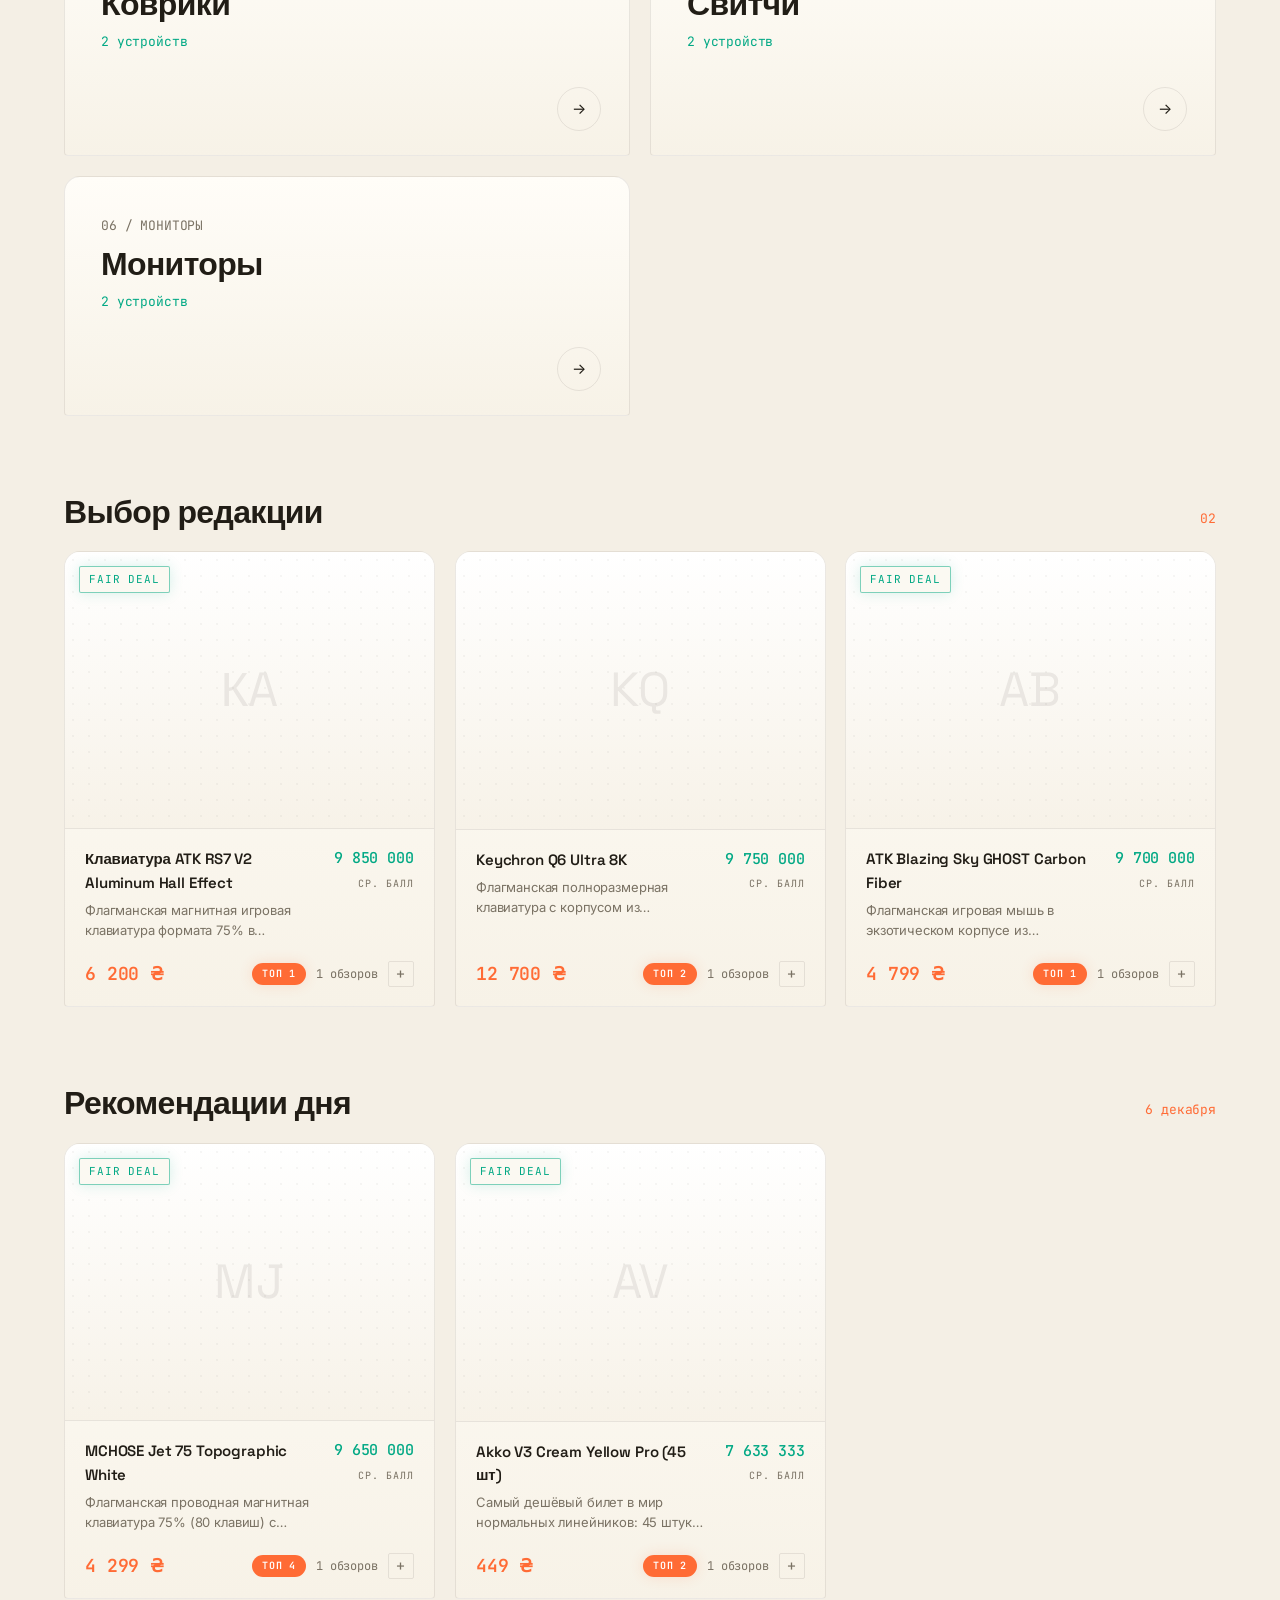
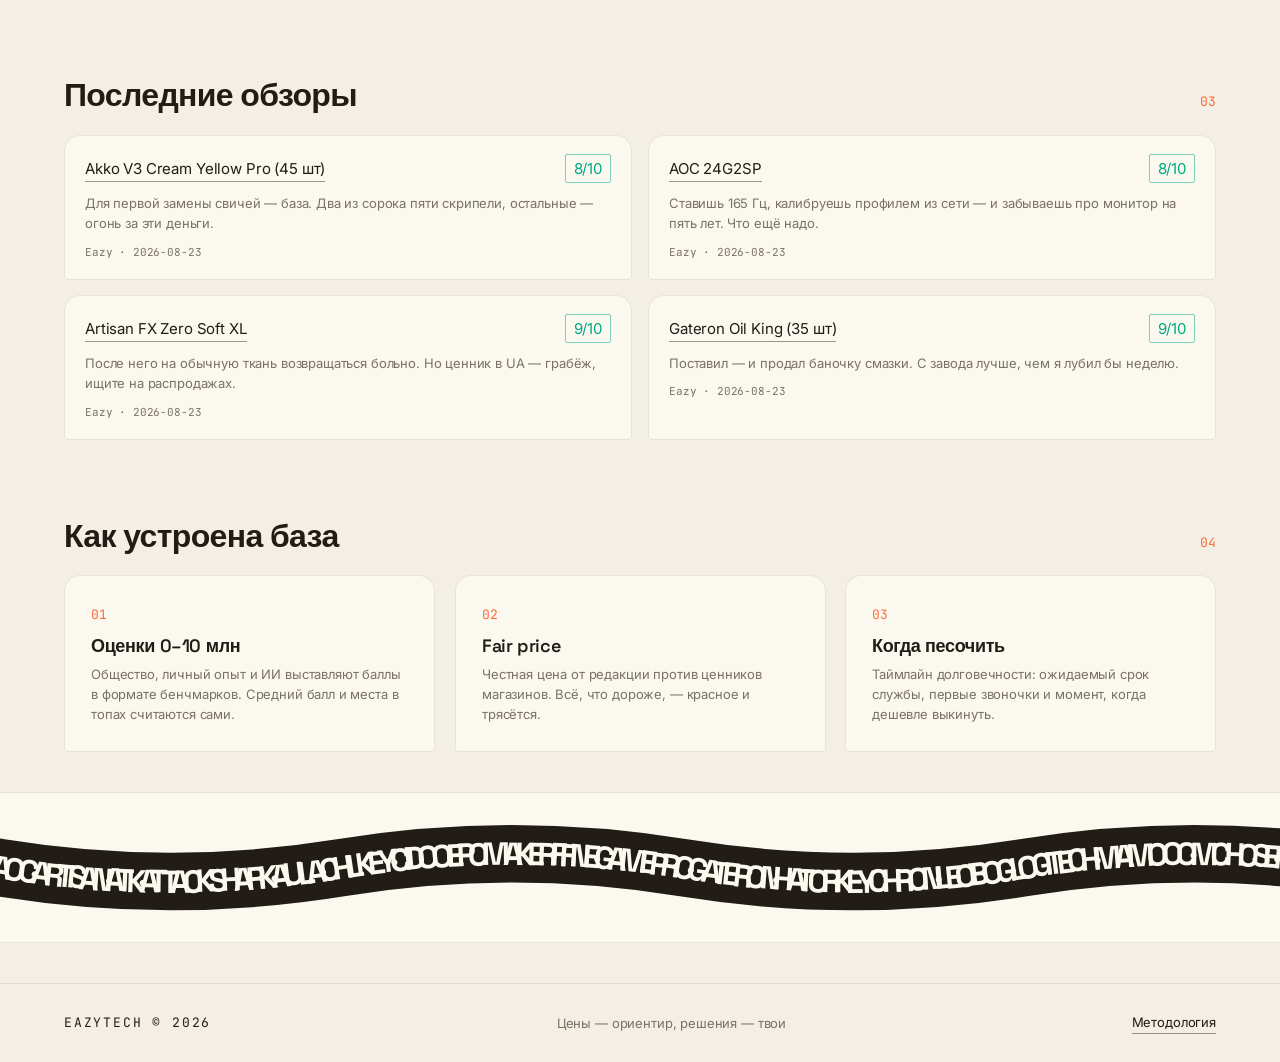
==== commit 8d34d83c: "Фикс несоответствий базы + новые категории: коврики, свитчи, мониторы Данные: - class mid/premium (5" ====
--- a/index.html
+++ b/index.html
@@ -10,11 +10,11 @@
   <link rel="preconnect" href="https://fonts.googleapis.com">
   <link rel="preconnect" href="https://fonts.gstatic.com" crossorigin>
   <link href="https://fonts.googleapis.com/css2?family=Space+Grotesk:wght@400;500;600;700&family=Inter:wght@400;500;600&family=JetBrains+Mono:wght@400;500;700&display=swap" rel="stylesheet">
-  <link rel="stylesheet" href="css/base.css?v=33">
-  <link rel="stylesheet" href="css/animations.css?v=33">
-  <link rel="stylesheet" href="css/components.css?v=33">
-  <link rel="stylesheet" href="css/effects.css?v=33">
-  <link rel="stylesheet" href="css/responsive.css?v=33">
+  <link rel="stylesheet" href="css/base.css?v=34">
+  <link rel="stylesheet" href="css/animations.css?v=34">
+  <link rel="stylesheet" href="css/components.css?v=34">
+  <link rel="stylesheet" href="css/effects.css?v=34">
+  <link rel="stylesheet" href="css/responsive.css?v=34">
 </head>
 <body data-page="home">
 
@@ -26,6 +26,9 @@
         <a class="nav-a" href="category.html?cat=mice">Мыши</a>
         <a class="nav-a" href="category.html?cat=keyboards">Клавиатуры</a>
         <a class="nav-a" href="category.html?cat=headphones">Наушники</a>
+        <a class="nav-a" href="category.html?cat=mousepads">Коврики</a>
+        <a class="nav-a" href="category.html?cat=switches">Свитчи</a>
+        <a class="nav-a" href="category.html?cat=monitors">Мониторы</a>
         <a class="nav-a" href="compare.html">Сравнение</a>
         <a class="nav-a" href="keyboard-guide.html">Гайд</a>
         <a class="nav-a" href="methodology.html">Методология</a>
@@ -40,9 +43,12 @@
       <a href="category.html?cat=mice" style="--i:1">Мыши</a>
       <a href="category.html?cat=keyboards" style="--i:2">Клавиатуры</a>
       <a href="category.html?cat=headphones" style="--i:3">Наушники</a>
-      <a href="compare.html" style="--i:4">Сравнение</a>
-      <a href="keyboard-guide.html" style="--i:5">Гайд</a>
-      <a href="methodology.html" style="--i:6">Методология</a>
+      <a href="category.html?cat=mousepads" style="--i:4">Коврики</a>
+      <a href="category.html?cat=switches" style="--i:5">Свитчи</a>
+      <a href="category.html?cat=monitors" style="--i:6">Мониторы</a>
+      <a href="compare.html" style="--i:7">Сравнение</a>
+      <a href="keyboard-guide.html" style="--i:8">Гайд</a>
+      <a href="methodology.html" style="--i:9">Методология</a>
     </nav>
   </div>
 
@@ -128,6 +134,6 @@
     </div>
   </footer>
 
-  <script type="module" src="js/app.js?v=33"></script>
+  <script type="module" src="js/app.js?v=34"></script>
 </body>
 </html>
--- a/css/responsive.css
+++ b/css/responsive.css
@@ -1,4 +1,14 @@
 @media (max-width: 1024px) {
+  /* пунктов в меню стало больше (коврики, свитчи, мониторы) —
+     на средних экранах ссылки не влезают, уходим в бургер раньше */
+  .links {
+    display: none;
+  }
+
+  .burger {
+    display: flex;
+  }
+
   .cat-layout {
     grid-template-columns: 1fr;
   }
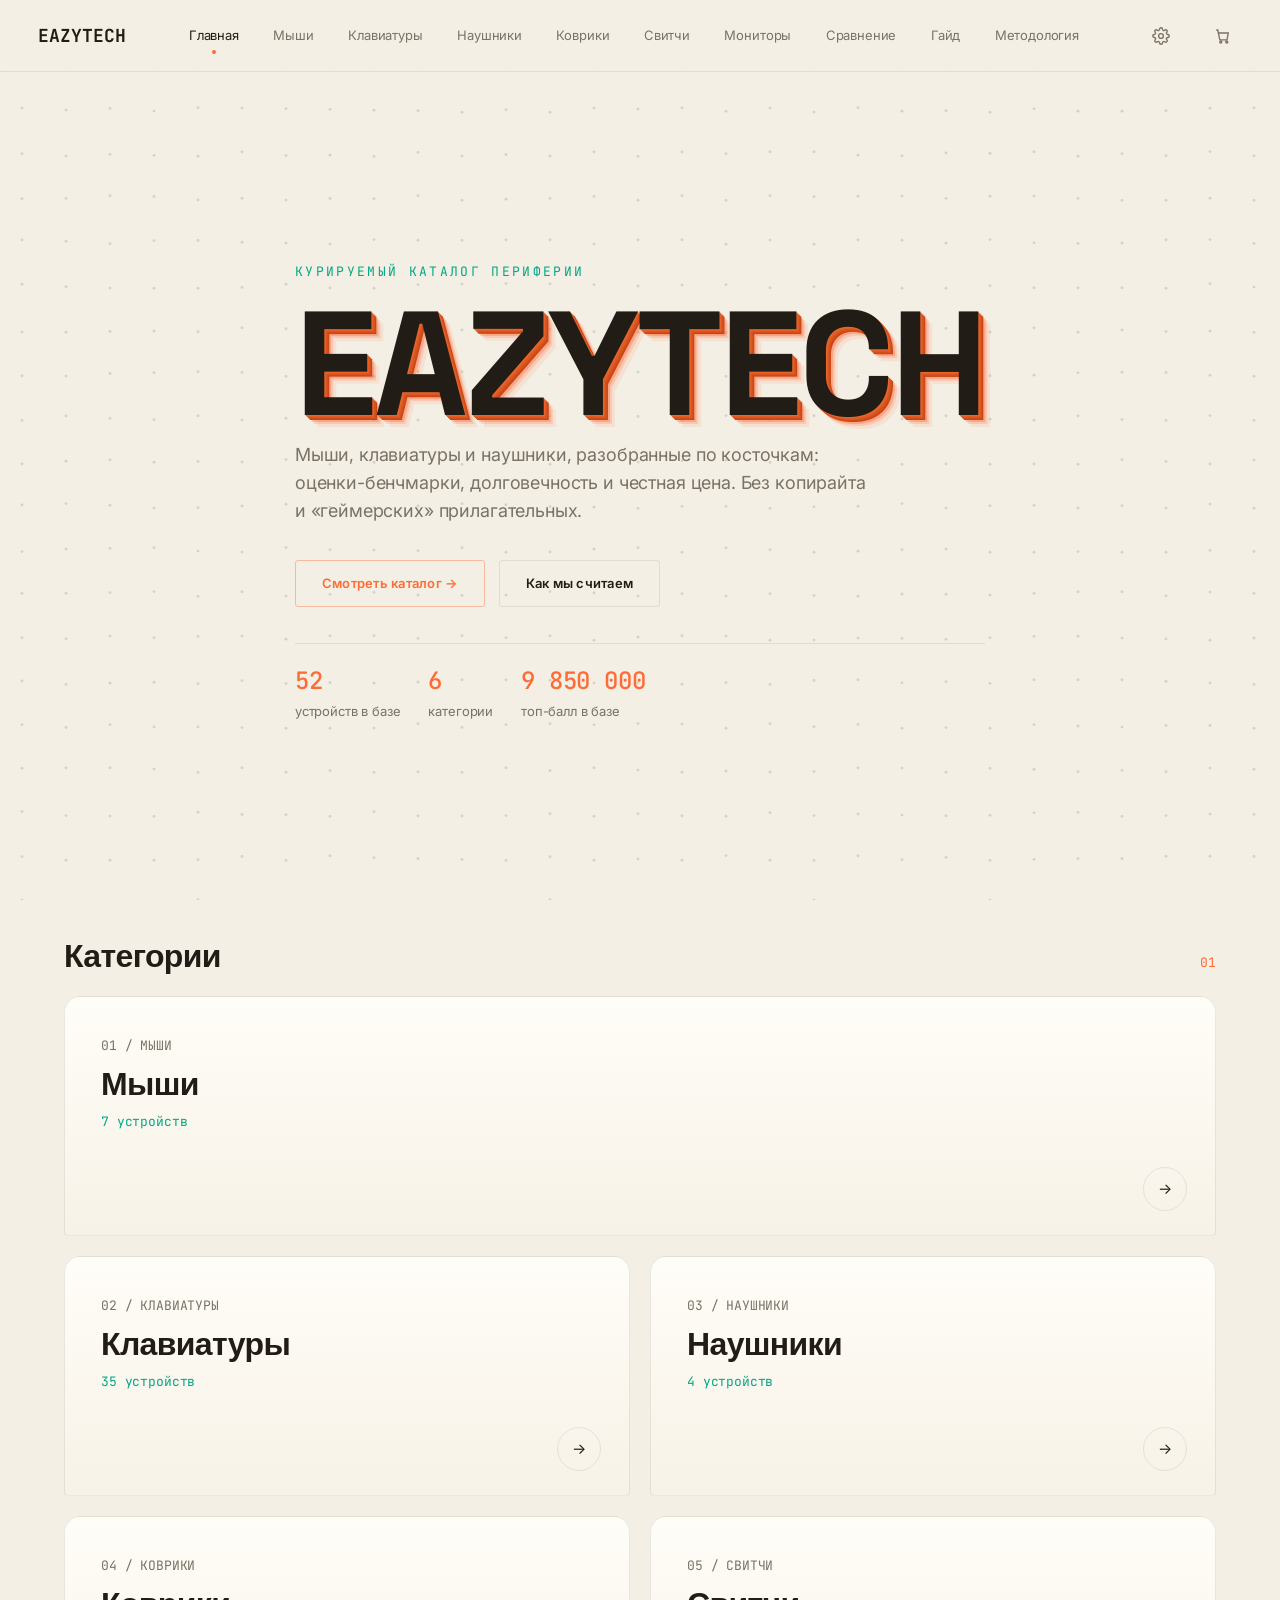
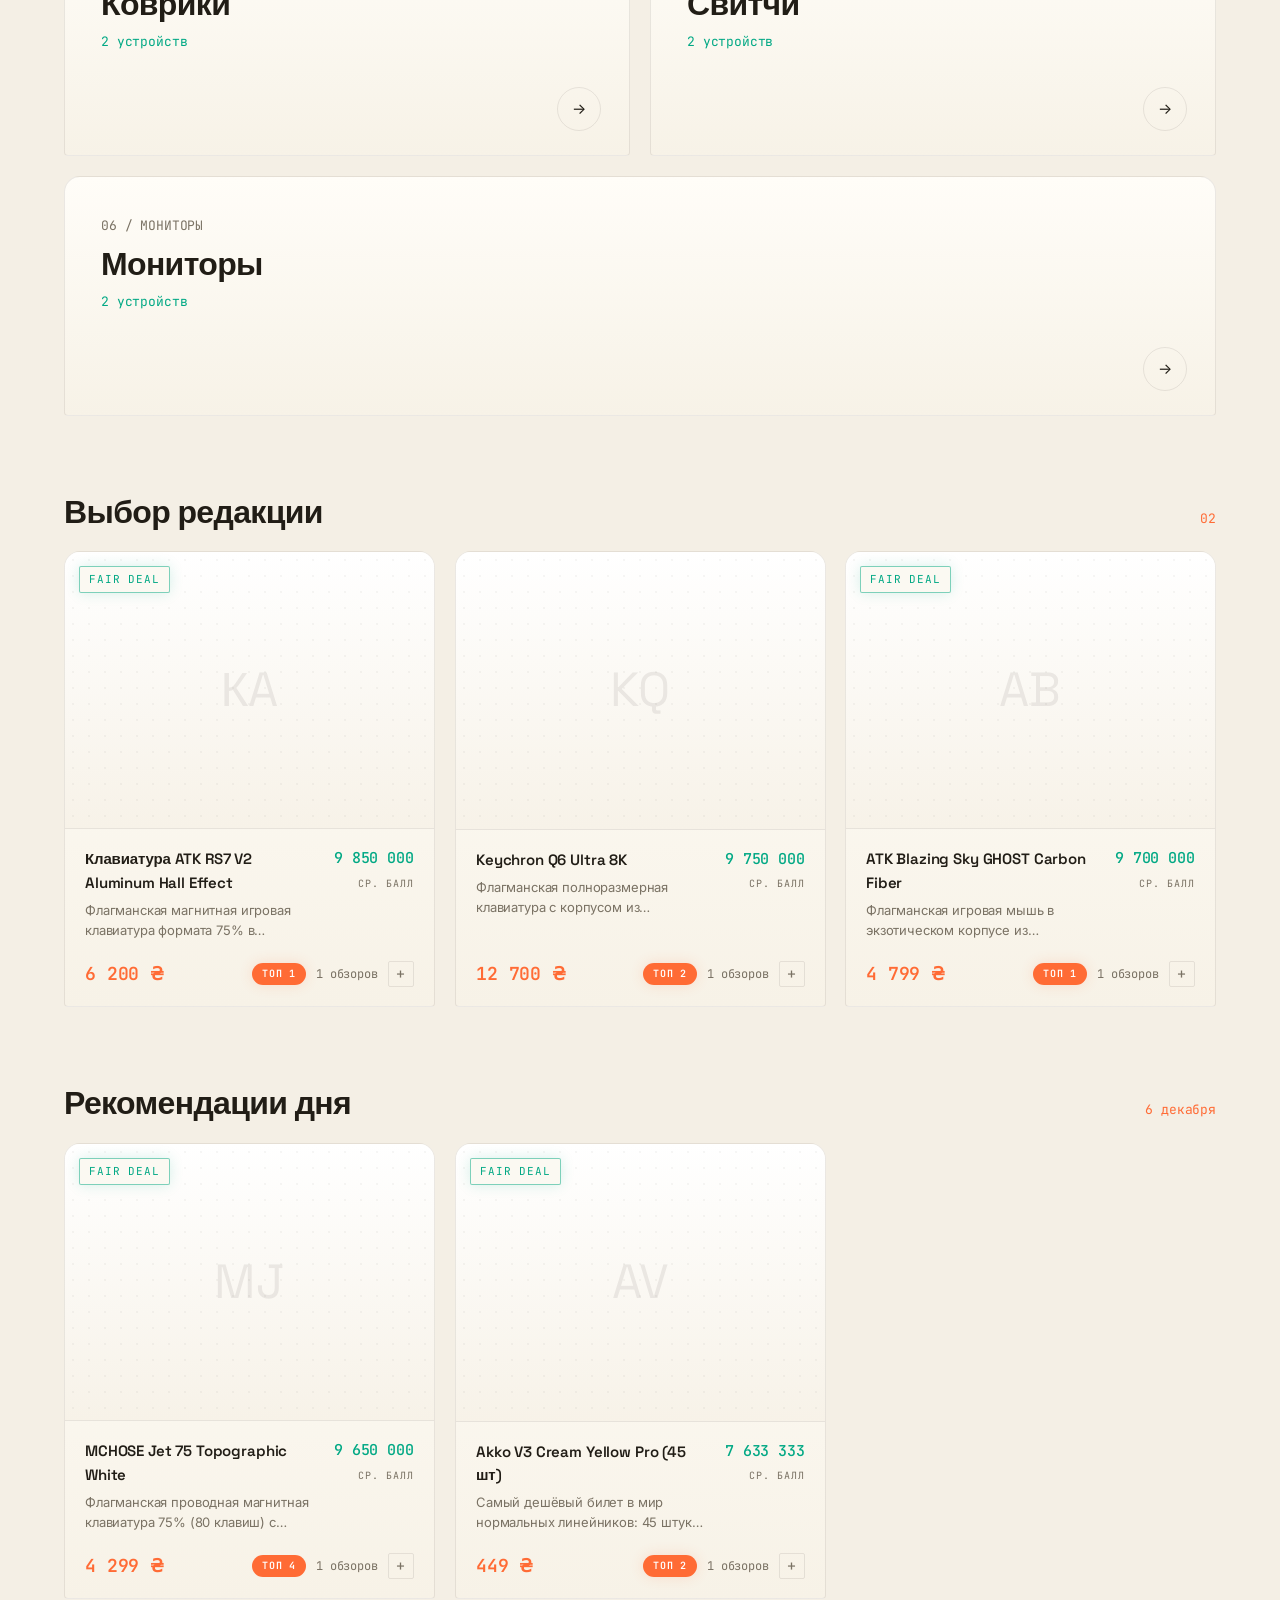
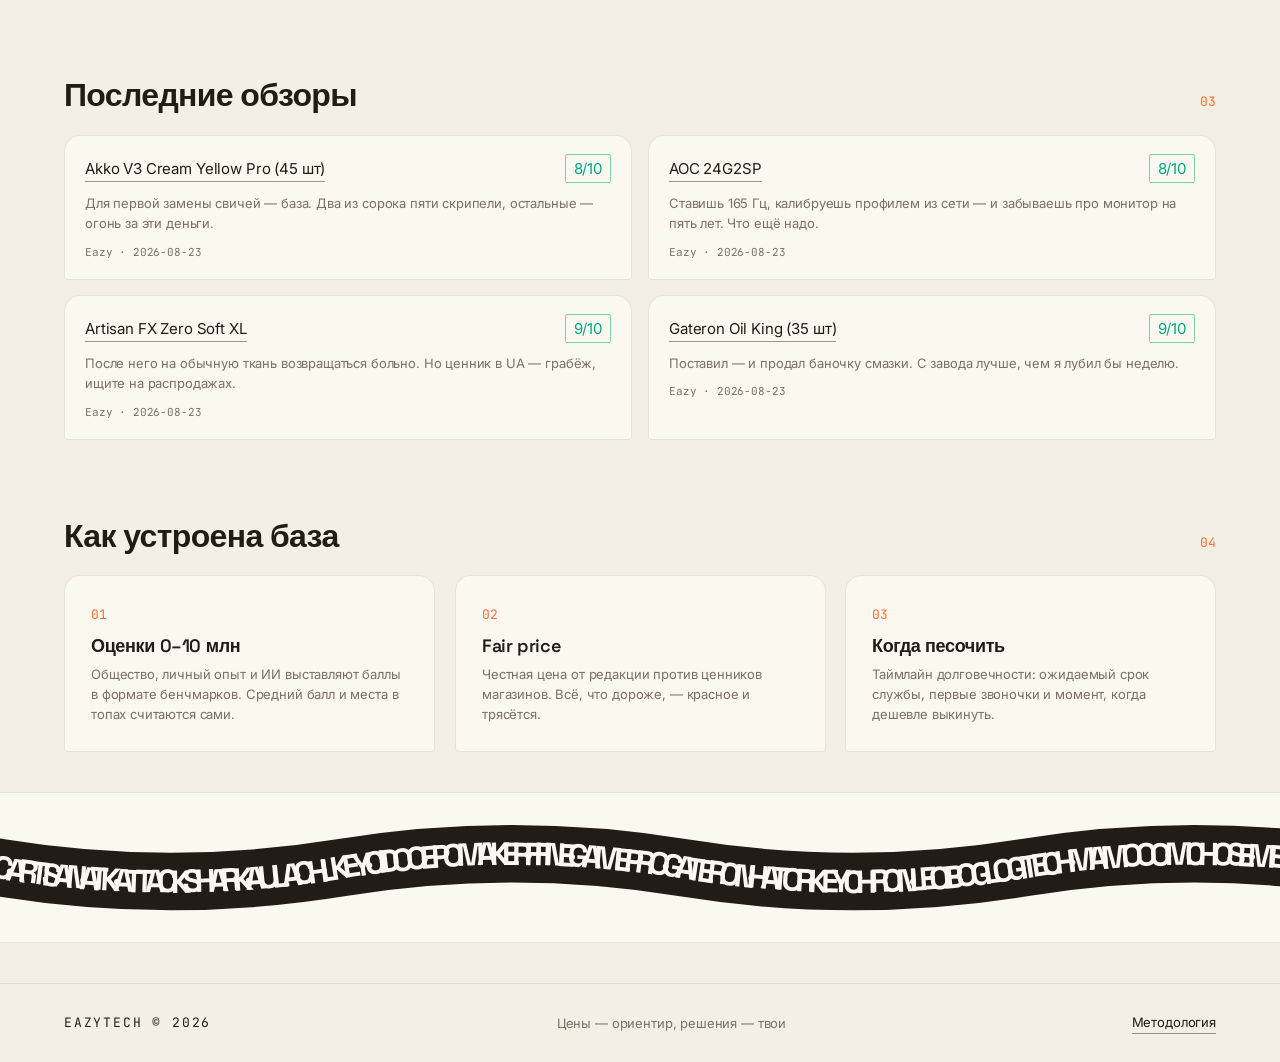
==== commit 772a8af9: "Фикс пропажи девайсов на Pages + широкая последняя плитка категорий - loader: списки из API (main) и" ====
--- a/index.html
+++ b/index.html
@@ -10,11 +10,11 @@
   <link rel="preconnect" href="https://fonts.googleapis.com">
   <link rel="preconnect" href="https://fonts.gstatic.com" crossorigin>
   <link href="https://fonts.googleapis.com/css2?family=Space+Grotesk:wght@400;500;600;700&family=Inter:wght@400;500;600&family=JetBrains+Mono:wght@400;500;700&display=swap" rel="stylesheet">
-  <link rel="stylesheet" href="css/base.css?v=34">
-  <link rel="stylesheet" href="css/animations.css?v=34">
-  <link rel="stylesheet" href="css/components.css?v=34">
-  <link rel="stylesheet" href="css/effects.css?v=34">
-  <link rel="stylesheet" href="css/responsive.css?v=34">
+  <link rel="stylesheet" href="css/base.css?v=35">
+  <link rel="stylesheet" href="css/animations.css?v=35">
+  <link rel="stylesheet" href="css/components.css?v=35">
+  <link rel="stylesheet" href="css/effects.css?v=35">
+  <link rel="stylesheet" href="css/responsive.css?v=35">
 </head>
 <body data-page="home">
 
@@ -134,6 +134,6 @@
     </div>
   </footer>
 
-  <script type="module" src="js/app.js?v=34"></script>
+  <script type="module" src="js/app.js?v=35"></script>
 </body>
 </html>
